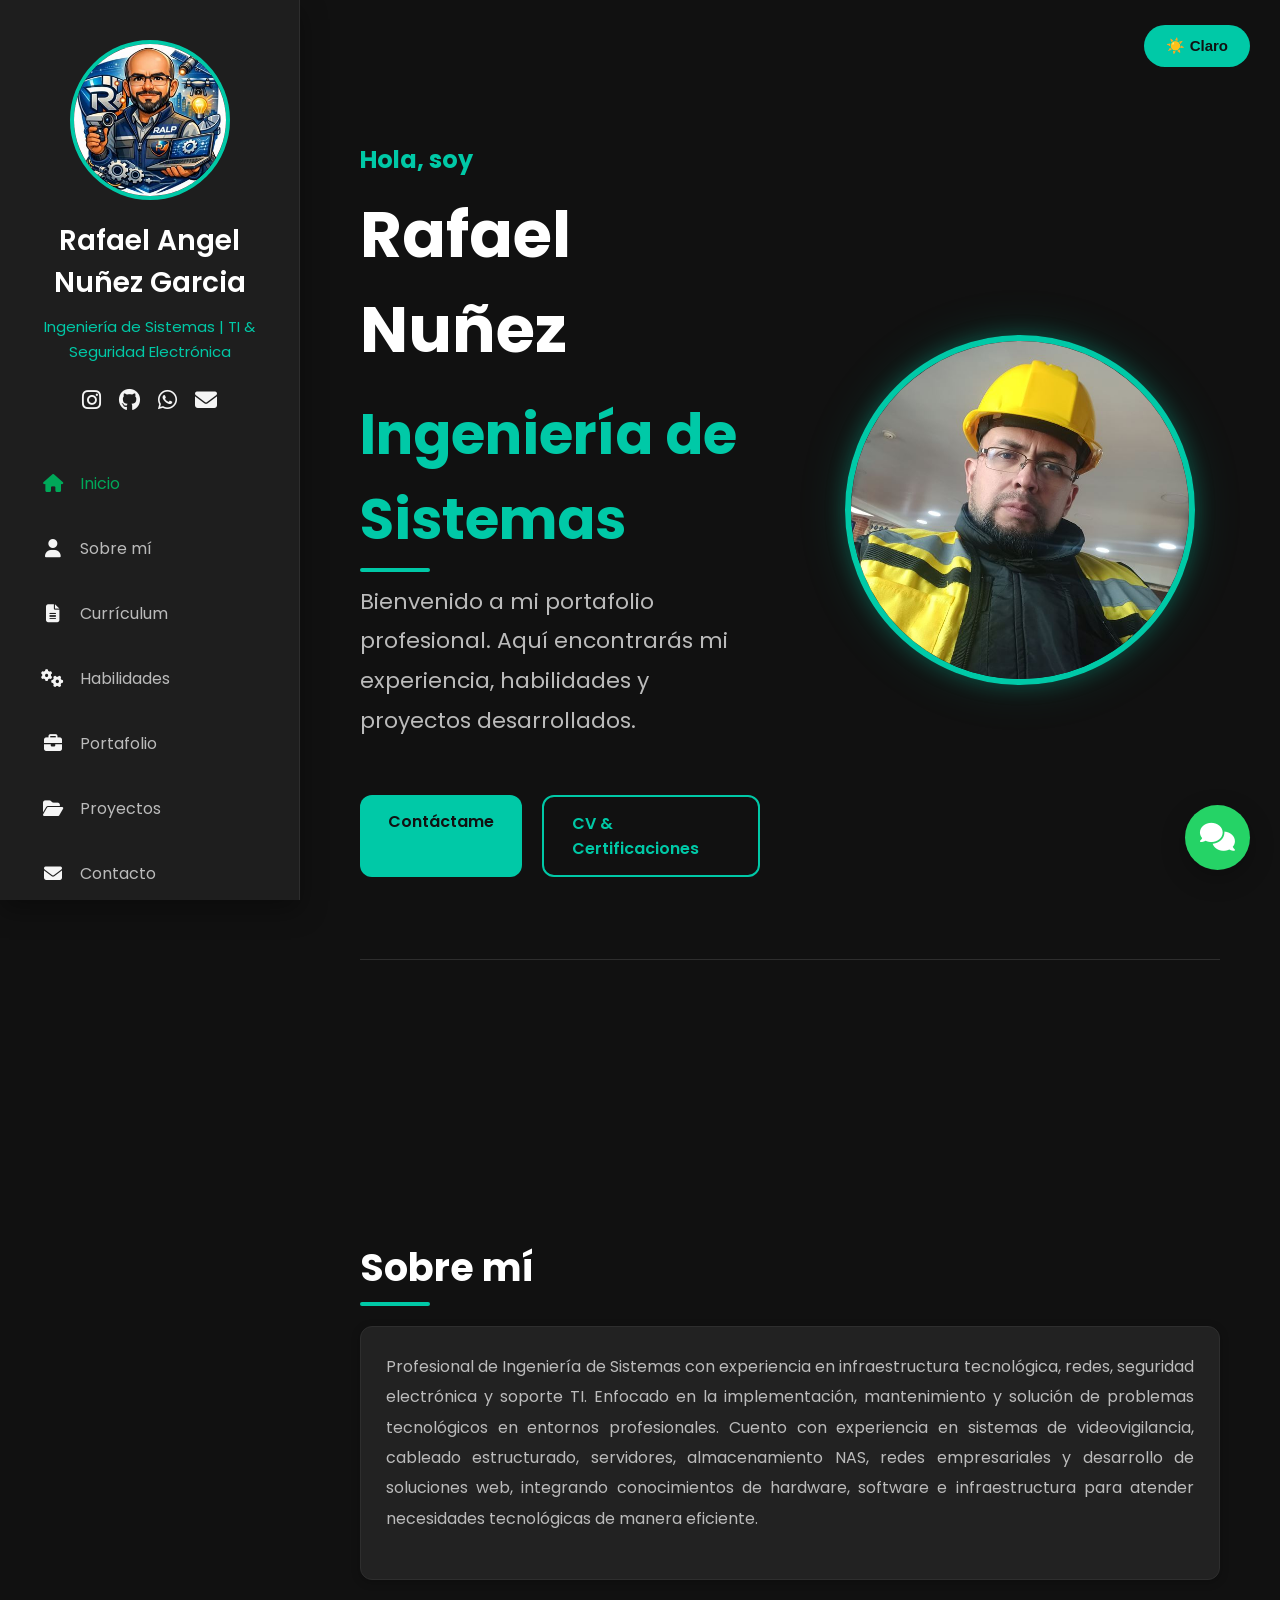
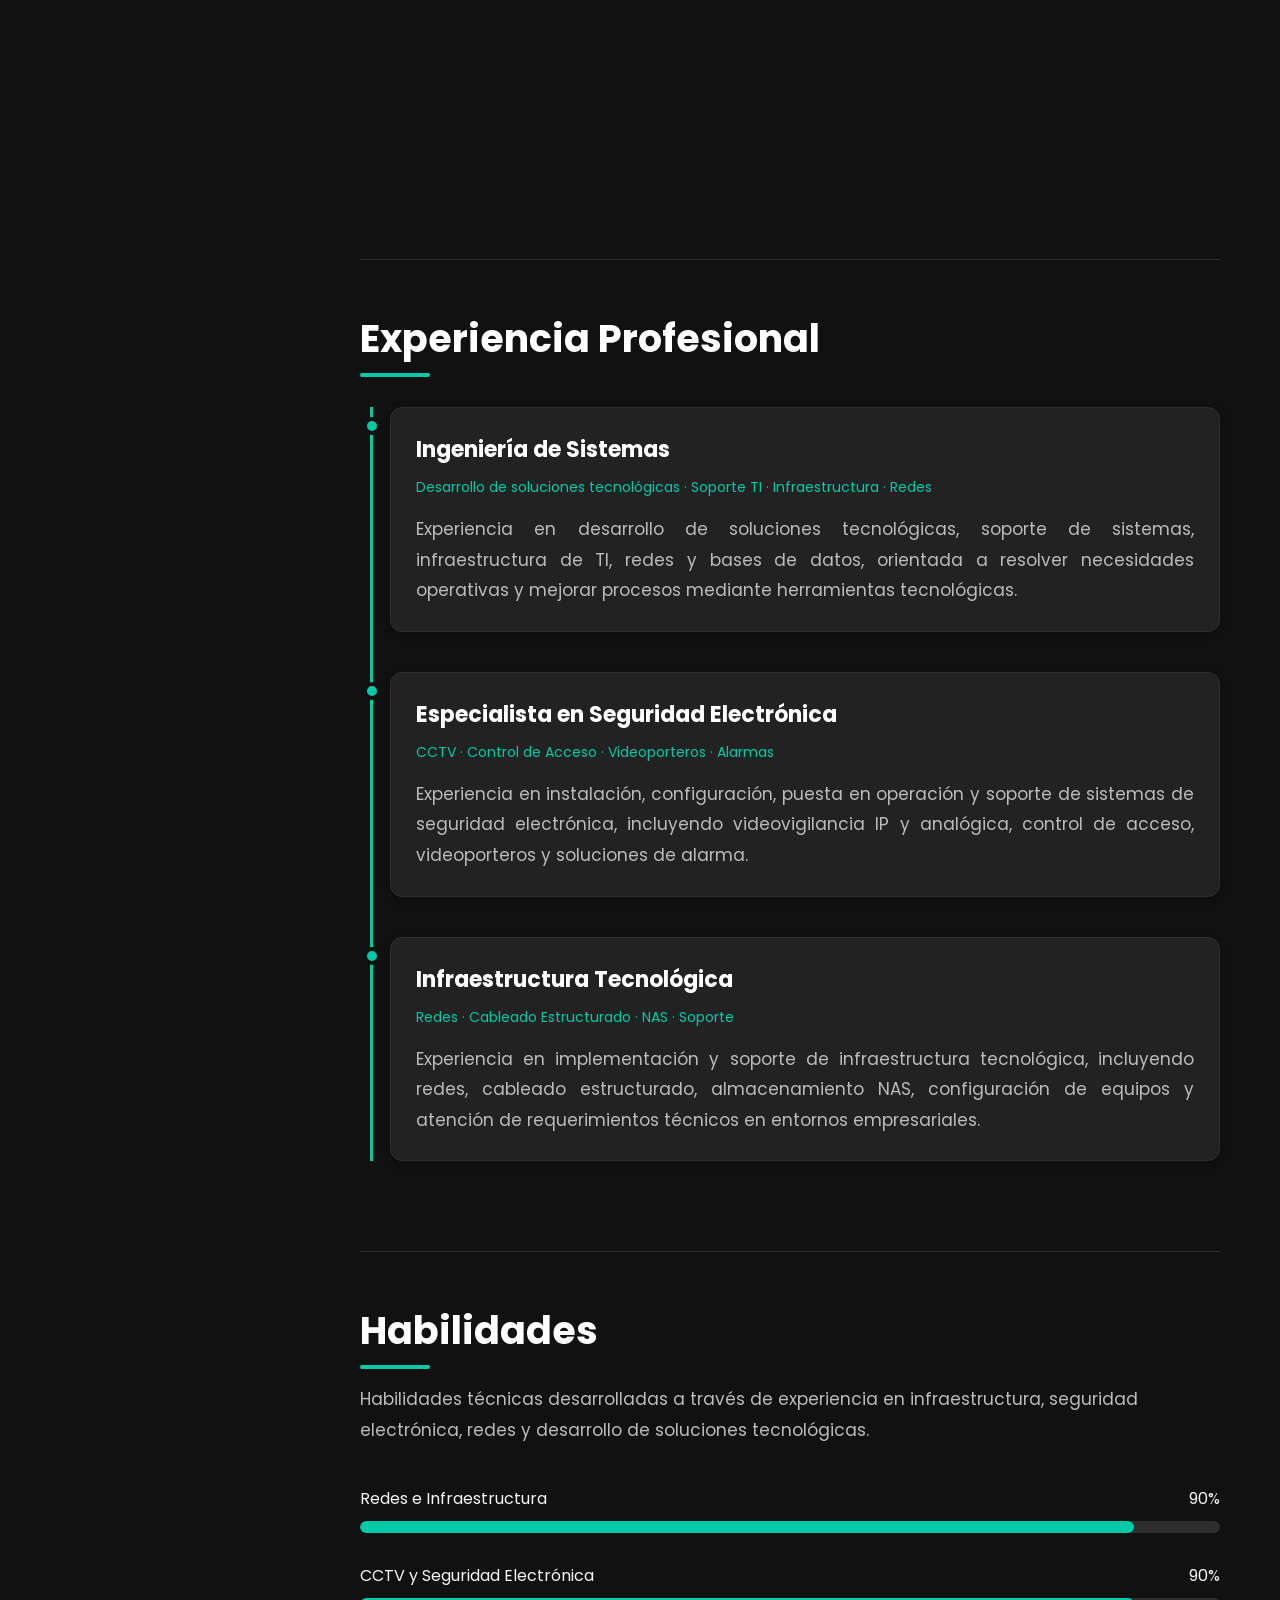
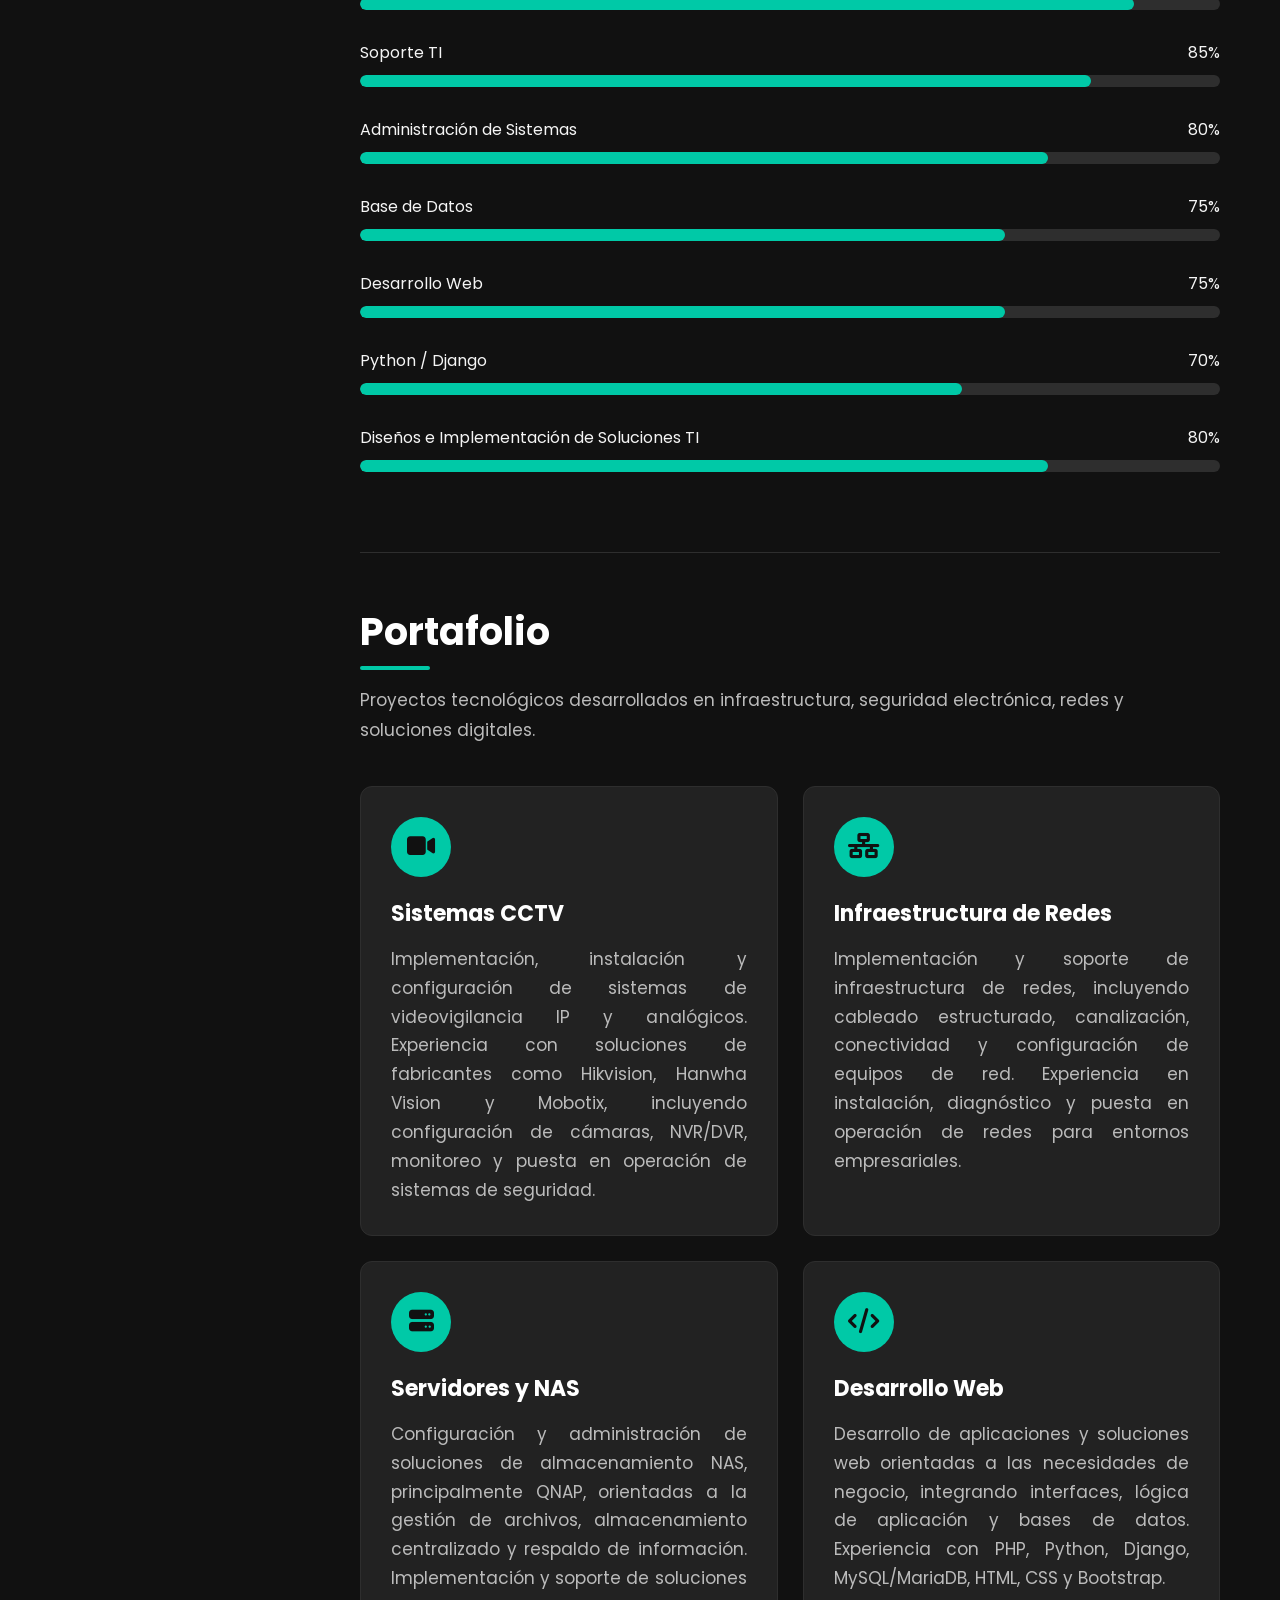
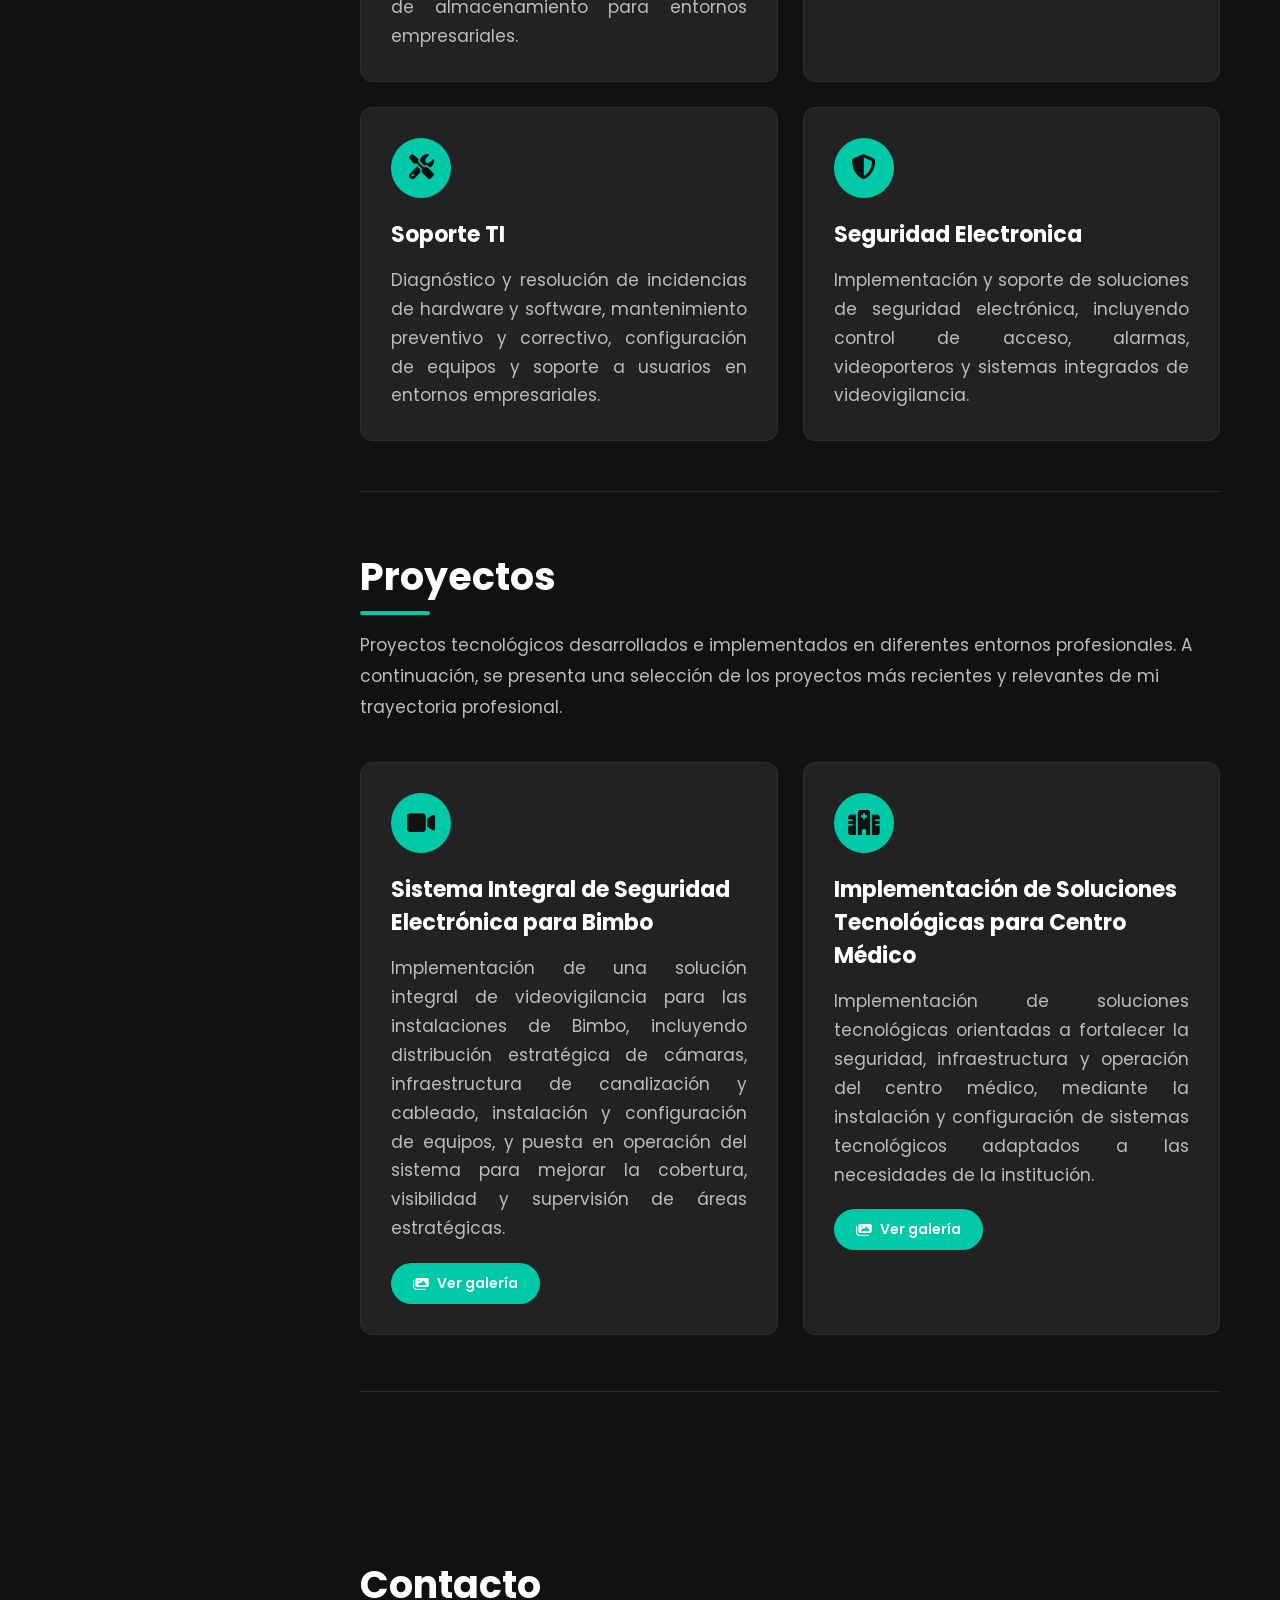
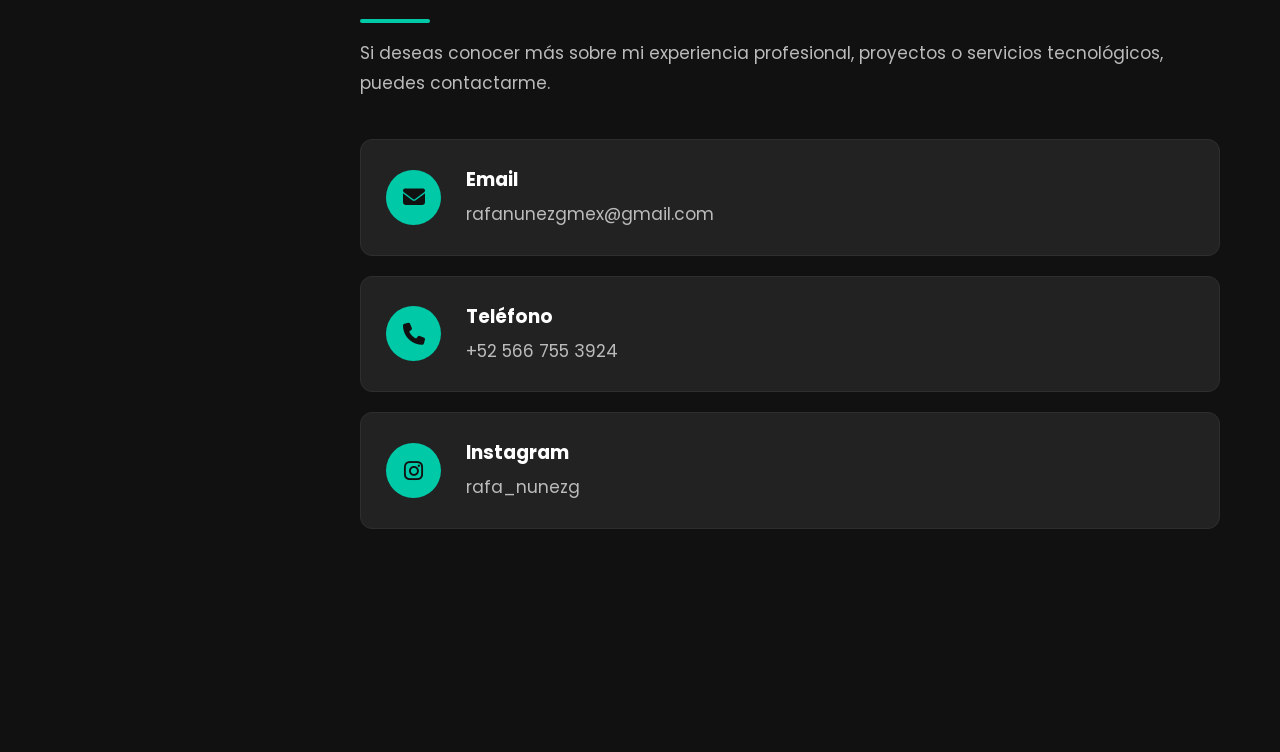
==== index.html @ f68e4e84 "Portafolio profesional de Rafael Nunez - version optimizada con responsive, enlaces actualizados y g" ====
<!DOCTYPE html>
<html lang="es">

<head>

    <!-- =====================
         CONFIGURACIÓN GENERAL
    ====================== -->

    <meta charset="UTF-8">

    <meta name="viewport" content="width=device-width, initial-scale=1.0">


    <!-- TÍTULO Y METADATOS -->

    <title>Rafael Nuñez | Especialista TI & Ingeniería de Sistemas</title>

    <link rel="icon" type="image/jpeg" href="img/favicon.jpg">

    <meta name="description" content="Portafolio profesional de Rafael Angel Nuñez García. Especialista en Ingeniería de Sistemas, seguridad electrónica, redes, CCTV, infraestructura TI y desarrollo web.">

    <meta name="author" content="Rafael Angel Nuñez Garcia">

    <meta name="robots" content="index, follow">

    <!-- Open Graph -->
    <meta property="og:type" content="website">
    <meta property="og:title" content="Rafael Nuñez | Especialista TI & Ingeniería de Sistemas">
    <meta property="og:description" content="Portafolio profesional de Rafael Angel Nuñez García. Ingeniería de Sistemas, TI, seguridad electrónica y desarrollo web.">
    <meta property="og:image" content="img/profile2.jpg">
    <meta property="og:locale" content="es_MX">

    <!-- Twitter Card -->
    <meta name="twitter:card" content="summary_large_image">
    <meta name="twitter:title" content="Rafael Nuñez | Especialista TI">
    <meta name="twitter:description" content="Portafolio profesional de Rafael Angel Nuñez García. Ingeniería de Sistemas, TI y seguridad electrónica.">
    <meta name="twitter:image" content="img/profile2.jpg">

    <!-- Tema oscuro por defecto -->
    <meta name="theme-color" content="#0b0b0b">



    <!-- =====================
         GOOGLE FONTS
    ====================== -->

    <link rel="preconnect" href="https://fonts.googleapis.com">

    <link rel="preconnect" href="https://fonts.gstatic.com" crossorigin>


    <link href="https://fonts.googleapis.com/css2?family=Poppins:wght@300;400;500;600;700&display=swap"
        rel="stylesheet">



    <!-- =====================
         FONT AWESOME ICONOS
    ====================== -->

    <link rel="stylesheet"
        href="https://cdnjs.cloudflare.com/ajax/libs/font-awesome/6.7.2/css/all.min.css">



    <!-- =====================
         ARCHIVO PRINCIPAL CSS
    ====================== -->

    <link rel="stylesheet" href="css/style.css">


</head>



<body>


    <!-- =====================
         BOTÓN CAMBIO DE TEMA
         Claro / Oscuro
    ====================== -->

    <button id="theme-toggle" class="theme-btn" aria-label="Cambiar tema claro/oscuro">
        ☀️ Claro
    </button>




    <!-- =====================
         CONTENEDOR PRINCIPAL
         Sidebar + Contenido
    ====================== -->

    <div class="container">





        <!-- =====================
             SIDEBAR LATERAL
        ====================== -->

        <aside class="sidebar">



            <!-- =====================
                 PERFIL DEL USUARIO
            ====================== -->

            <div class="profile">


                <!-- Imagen de perfil -->

                <img src="img/profile.jpg" alt="Foto de perfil de Rafael Nuñez">


                <!-- Nombre -->

                <h1>
                    Rafael Angel Nuñez Garcia
                </h1>



                <!-- Profesión -->

                <span>
                    Ingeniería de Sistemas | TI & Seguridad Electrónica
                </span>




                <!-- =====================
                     REDES SOCIALES
                ====================== -->

                <div class="social-links">


                    <a href="https://www.instagram.com/rafa_nunezg/" target="_blank" aria-label="Perfil de Instagram">
                        <i class="fab fa-instagram"></i>
                    </a>


                    <a href="https://github.com/rafanunezg" target="_blank" aria-label="Perfil de GitHub">
                        <i class="fab fa-github"></i>
                    </a>


                    <a href="https://wa.me/525667553924" target="_blank" aria-label="Contactar por WhatsApp">
                        <i class="fab fa-whatsapp"></i>
                    </a>


                    <a href="mailto:rafanunezgmex@gmail.com" aria-label="Enviar correo electrónico">
                        <i class="fas fa-envelope"></i>
                    </a>


                </div>



            </div>





            <!-- =====================
                 MENÚ DE NAVEGACIÓN
                 Secciones del CV
            ====================== -->


            <nav>


                <ul>


                    <li>

                        <a href="#home">

                            <i class="fas fa-home"></i>

                            Inicio

                        </a>

                    </li>




                    <li>

                        <a href="#about">

                            <i class="fas fa-user"></i>

                            Sobre mí

                        </a>

                    </li>




                    <li>

                        <a href="#resume">

                            <i class="fas fa-file-alt"></i>

                            Currículum

                        </a>

                    </li>




                    <li>

                        <a href="#skills">

                            <i class="fas fa-cogs"></i>

                            Habilidades

                        </a>

                    </li>




                    <li>

                        <a href="#portfolio">

                            <i class="fas fa-briefcase"></i>

                            Portafolio

                        </a>

                    </li>




                    <li>

                        <a href="#projects">

                            <i class="fas fa-folder-open"></i>

                            Proyectos

                        </a>

                    </li>




                    <li>

                        <a href="#contact">

                            <i class="fas fa-envelope"></i>

                            Contacto

                        </a>

                    </li>


                </ul>


            </nav>




        </aside>


        <!-- =====================
             CONTENIDO PRINCIPAL
        ====================== -->

        <main class="content">





            <!-- =====================
                 SECCIÓN INICIO
                 Presentación principal
            ====================== -->


            <section id="home" class="section">


                <div class="hero">



                    <!-- Texto principal -->

                    <div class="hero-text">


                        <h3>
                            Hola, soy
                        </h3>



                        <h1>
                            Rafael Nuñez
                        </h1>



                        <!-- Texto animado desde main.js -->

                        <h2>
                            <span id="typing"></span>
                        </h2>




                        <p>
                            Bienvenido a mi portafolio profesional.
                            Aquí encontrarás mi experiencia,
                            habilidades y proyectos desarrollados.
                        </p>




                        <!-- Botones principales -->

                        <div class="hero-buttons">


                            <a href="#contact" class="btn">

                                Contáctame

                            </a>



                            <a href="#portfolio" class="btn secondary">

                                CV & Certificaciones

                            </a>



                        </div>



                    </div>






                    <!-- Imagen principal -->

                    <div class="hero-image">


                        <img src="img/profile2.jpg" alt="Rafael Nuñez - Portrait">


                    </div>



                </div>


            </section>








            <!-- =====================
                 SECCIÓN SOBRE MÍ
                 Perfil profesional
            ====================== -->


            <section id="about" class="section">


                <div class="content-wrapper">


                    <h2>
                        Sobre mí
                    </h2>




                    <div class="card about-card">


                        <p>

                            Profesional de Ingeniería de Sistemas con experiencia en infraestructura tecnológica, redes, seguridad electrónica y soporte TI. Enfocado en la implementación, mantenimiento y solución de problemas tecnológicos en entornos profesionales. Cuento con experiencia en sistemas de videovigilancia, cableado estructurado, servidores, almacenamiento NAS, redes empresariales y desarrollo de soluciones web, integrando conocimientos de hardware, software e infraestructura para atender necesidades tecnológicas de manera eficiente.


                        </p>



                    </div>



                </div>


            </section>








            <!-- =====================
                 SECCIÓN CURRÍCULUM
                 Experiencia profesional
            ====================== -->


            <section id="resume" class="section">



                <div class="content-wrapper">


                    <h2>
                        Experiencia Profesional
                    </h2>




                    <div class="timeline">






                        <!-- Experiencia 1 -->

                        <div class="timeline-item">


                            <div class="timeline-dot"></div>



                            <div class="timeline-content">


                                <h3>
                                    Ingeniería de Sistemas
                                </h3>



                                <span>
                                    Desarrollo de soluciones tecnológicas · Soporte TI · Infraestructura · Redes
                                </span>



                                <p>

                                    Experiencia en desarrollo de soluciones tecnológicas, soporte de sistemas, infraestructura de TI, redes y bases de datos, orientada a resolver necesidades operativas y mejorar procesos mediante herramientas tecnológicas.

                                </p>


                            </div>


                        </div>








                        <!-- Experiencia 2 -->

                        <div class="timeline-item">


                            <div class="timeline-dot"></div>



                            <div class="timeline-content">


                                <h3>
                                    Especialista en Seguridad Electrónica
                                </h3>



                                <span>
                                    CCTV · Control de Acceso · Videoporteros · Alarmas
                                </span>



                                <p>

                                   Experiencia en instalación, configuración, puesta en operación y soporte de sistemas de seguridad electrónica, incluyendo videovigilancia IP y analógica, control de acceso, videoporteros y soluciones de alarma.

                                </p>


                            </div>


                        </div>








                        <!-- Experiencia 3 -->

                        <div class="timeline-item">


                            <div class="timeline-dot"></div>



                            <div class="timeline-content">


                                <h3>
                                    Infraestructura Tecnológica
                                </h3>



                                <span>
                                    Redes · Cableado Estructurado · NAS · Soporte
                                </span>



                                <p>

                                    Experiencia en implementación y soporte de infraestructura tecnológica, incluyendo redes, cableado estructurado, almacenamiento NAS, configuración de equipos y atención de requerimientos técnicos en entornos empresariales.

                                </p>


                            </div>


                        </div>





                    </div>



                </div>


            </section>









            <!-- =====================
                 SECCIÓN HABILIDADES
                 Competencias técnicas
            ====================== -->


            <section id="skills" class="section">



                <div class="content-wrapper">


                    <h2>
                        Habilidades
                    </h2>




                    <p class="section-description">

                        Habilidades técnicas desarrolladas
                        a través de experiencia en infraestructura,
                        seguridad electrónica, redes y desarrollo
                        de soluciones tecnológicas.

                    </p>





                    <div class="skills-container">






                        <!-- Habilidad 1 -->

                        <div class="skill">


                            <div class="skill-info">


                                <span>
                                    Redes e Infraestructura
                                </span>



                                <span>
                                    90%
                                </span>


                            </div>




                            <div class="skill-bar">


                                <div class="skill-progress" style="width:90%"></div>


                            </div>


                        </div>








                        <!-- Habilidad 2 -->

                        <div class="skill">


                            <div class="skill-info">


                                <span>
                                    CCTV y Seguridad Electrónica
                                </span>



                                <span>
                                    90%
                                </span>


                            </div>




                            <div class="skill-bar">


                                <div class="skill-progress" style="width:90%"></div>


                            </div>


                        </div>








                        <!-- Habilidad 3 -->

                        <div class="skill">


                            <div class="skill-info">


                                <span>
                                    Soporte TI
                                </span>



                                <span>
                                    85%
                                </span>


                            </div>




                            <div class="skill-bar">


                                <div class="skill-progress" style="width:85%"></div>


                            </div>


                        </div>




                        <!-- Habilidad 4 -->

                        <div class="skill">


                            <div class="skill-info">


                                <span>
                                    Administración de Sistemas
                                </span>



                                <span>
                                    80%
                                </span>


                            </div>




                            <div class="skill-bar">


                                <div class="skill-progress" style="width:80%"></div>


                            </div>


                        </div>




                        <!-- Habilidad 4 -->

                        <div class="skill">


                            <div class="skill-info">


                                <span>
                                    Base de Datos
                                </span>



                                <span>
                                    75%
                                </span>


                            </div>




                            <div class="skill-bar">


                                <div class="skill-progress" style="width:75%"></div>


                            </div>


                        </div>



                        <!-- Habilidad 5 -->

                        <div class="skill">


                            <div class="skill-info">


                                <span>
                                    Desarrollo Web
                                </span>



                                <span>
                                    75%
                                </span>


                            </div>




                            <div class="skill-bar">


                                <div class="skill-progress" style="width:75%"></div>


                            </div>


                        </div>



                        <!-- Habilidad 6 -->

                        <div class="skill">


                            <div class="skill-info">


                                <span>
                                    Python / Django
                                </span>



                                <span>
                                    70%
                                </span>


                            </div>




                            <div class="skill-bar">


                                <div class="skill-progress" style="width:70%"></div>


                            </div>


                        </div>



                        <!-- Habilidad 6-->

                        <div class="skill">


                            <div class="skill-info">


                                <span>
                                    Diseños e Implementación de Soluciones TI
                                </span>



                                <span>
                                    80%
                                </span>


                            </div>




                            <div class="skill-bar">


                                <div class="skill-progress" style="width:80%"></div>


                            </div>


                        </div>





                    </div>



                </div>



            </section>

            <!-- =====================
                 SECCIÓN PORTAFOLIO
                 Áreas de conocimiento
            ====================== -->


            <section id="portfolio" class="section">


                <div class="content-wrapper">


                    <h2>
                        Portafolio
                    </h2>



                    <p class="section-description">

                        Proyectos tecnológicos desarrollados
                        en infraestructura, seguridad electrónica,
                        redes y soluciones digitales.

                    </p>




                    <div class="portfolio-grid">





                        <!-- Proyecto Portafolio 1 -->

                        <div class="portfolio-item">


                            <div class="portfolio-icon">

                                <i class="fas fa-video"></i>

                            </div>



                            <h3>
                                Sistemas CCTV
                            </h3>



                            <p>

                               Implementación, instalación y configuración de sistemas de videovigilancia IP y analógicos. Experiencia con soluciones de fabricantes como Hikvision, Hanwha Vision y Mobotix, incluyendo configuración de cámaras, NVR/DVR, monitoreo y puesta en operación de sistemas de seguridad.

                            </p>


                        </div>







                        <!-- Proyecto Portafolio 2 -->

                        <div class="portfolio-item">


                            <div class="portfolio-icon">

                                <i class="fas fa-network-wired"></i>

                            </div>



                            <h3>
                                Infraestructura de Redes
                            </h3>



                            <p>

                                Implementación y soporte de infraestructura de redes, incluyendo cableado estructurado, canalización, conectividad y configuración de equipos de red. Experiencia en instalación, diagnóstico y puesta en operación de redes para entornos empresariales.

                            </p>


                        </div>







                        <!-- Proyecto Portafolio 3 -->

                        <div class="portfolio-item">


                            <div class="portfolio-icon">

                                <i class="fas fa-server"></i>

                            </div>



                            <h3>
                                Servidores y NAS
                            </h3>



                            <p>

                               Configuración y administración de soluciones de almacenamiento NAS, principalmente QNAP, orientadas a la gestión de archivos, almacenamiento centralizado y respaldo de información. Implementación y soporte de soluciones de almacenamiento para entornos empresariales.

                            </p>


                        </div>







                        <!-- Proyecto Portafolio 4 -->

                        <div class="portfolio-item">


                            <div class="portfolio-icon">

                                <i class="fas fa-code"></i>

                            </div>



                            <h3>
                                Desarrollo Web
                            </h3>



                            <p>

                                Desarrollo de aplicaciones y soluciones web orientadas a las necesidades de negocio, integrando interfaces, lógica de aplicación y bases de datos. Experiencia con PHP, Python, Django, MySQL/MariaDB, HTML, CSS y Bootstrap.

                            </p>


                        </div>



                        <!-- Proyecto Portafolio 5-->

                        <div class="portfolio-item">


                           <div class="portfolio-icon">

                                    <i class="fas fa-tools"></i>

                            </div>



                            <h3>
                                Soporte TI
                            </h3>



                            <p>

                               Diagnóstico y resolución de incidencias de hardware y software, mantenimiento preventivo y correctivo, configuración de equipos y soporte a usuarios en entornos empresariales.

                            </p>


                        </div>




                        <!-- Proyecto Portafolio 5-->

                        <div class="portfolio-item">


                            <div class="portfolio-icon">

                                <i class="fas fa-shield-alt"></i>

                            </div>



                            <h3>
                                Seguridad Electronica
                            </h3>



                            <p>

                              Implementación y soporte de soluciones de seguridad electrónica, incluyendo control de acceso, alarmas, videoporteros y sistemas integrados de videovigilancia.

                            </p>


                        </div>



                        





                    </div>


                </div>


            </section>









            <!-- =====================
                 SECCIÓN PROYECTOS
                 Casos reales con galería
            ====================== -->


            <section id="projects" class="section">


                <div class="content-wrapper">


                    <h2>
                        Proyectos
                    </h2>



                    <p class="section-description">

                        Proyectos tecnológicos desarrollados e implementados en diferentes entornos profesionales. A continuación, se presenta una selección de los proyectos más recientes y relevantes de mi trayectoria profesional.

                    </p>





                    <div class="portfolio-grid">






                        <!-- Proyecto 1 -->

                        <div class="portfolio-item">


                            <div class="portfolio-icon">

                               <i class="fas fa-video"></i>

                            </div>



                            <h3>
                                Sistema Integral de Seguridad Electrónica para Bimbo
                            </h3>



                            <p>

                                Implementación de una solución integral de videovigilancia para las instalaciones de Bimbo, incluyendo distribución estratégica de cámaras, infraestructura de canalización y cableado, instalación y configuración de equipos, y puesta en operación del sistema para mejorar la cobertura, visibilidad y supervisión de áreas estratégicas.

                            </p>



                            <a href="proyecto_bimbo.html" class="project-button">

                                <i class="fas fa-images"></i>

                                Ver galería

                            </a>


                        </div>








                        <!-- Proyecto 2 -->

                        <div class="portfolio-item">


                            <div class="portfolio-icon">

                                <i class="fas fa-hospital"></i>

                            </div>



                            <h3>
                                Implementación de Soluciones Tecnológicas para Centro Médico
                            </h3>



                            <p>

                              Implementación de soluciones tecnológicas orientadas a fortalecer la seguridad, infraestructura y operación del centro médico, mediante la instalación y configuración de sistemas tecnológicos adaptados a las necesidades de la institución.

                            </p>



                            <a href="proyecto_inr.html" class="project-button">

                                <i class="fas fa-images"></i>

                                Ver galería

                            </a>


                        </div>




                    </div>



                </div>



            </section>









            <!-- =====================
                 SECCIÓN CONTACTO
                 Datos de comunicación
            ====================== -->


            <section id="contact" class="section">


                <div class="content-wrapper">


                    <h2>
                        Contacto
                    </h2>



                    <p class="section-description">

                        Si deseas conocer más sobre mi experiencia
                        profesional, proyectos o servicios tecnológicos,
                        puedes contactarme.

                    </p>





                    <div class="contact-container">






                        <!-- Email -->

                        <div class="contact-item">


                            <i class="fas fa-envelope"></i>



                            <div>

                                <h3>
                                    Email
                                </h3>


                                <p>
                                    rafanunezgmex@gmail.com
                                </p>


                            </div>


                        </div>







                        <!-- Teléfono -->

                        <div class="contact-item">


                            <i class="fas fa-phone"></i>



                            <div>

                                <h3>
                                    Teléfono
                                </h3>


                                <p>
                                    +52 566 755 3924
                                </p>


                            </div>


                        </div>







                        <!-- Instagram -->

                        <div class="contact-item">


                            <i class="fab fa-instagram"></i>



                            <div>

                                <h3>
                                    Instagram
                                </h3>


                                <p>
                                    rafa_nunezg
                                </p>


                            </div>


                        </div>





                    </div>




                </div>



            </section>






        </main>



    </div>


<!-- =====================
     MENÚ FLOTANTE
====================== -->

<div class="floating-contact">

    <!-- Botón principal -->

    <button class="floating-main" aria-label="Menú de contacto">

        <i class="fas fa-comments"></i>

    </button>

    <!-- Menú -->

    <div class="floating-menu">

        <a href="#" class="menu-item">
            <i class="fas fa-robot"></i>
            Asistente Virtual
        </a>

        <a href="https://wa.me/525667553924" target="_blank" class="menu-item">
            <i class="fab fa-whatsapp"></i>
            WhatsApp
        </a>
       

        <a href="https://github.com/rafanunezg" target="_blank" class="menu-item">
            <i class="fab fa-github"></i>
            GitHub
        </a>

    </div>

</div>



<!-- =====================
     ASISTENTE VIRTUAL
====================== -->

<!-- ==================================================
     ASISTENTE VIRTUAL FRIDA
================================================== -->


<div class="assistant-window">


    <!-- ==========================
         CABECERA DEL ASISTENTE
    =========================== -->

    <div class="assistant-header">


        <div class="assistant-title">


            <i class="fas fa-robot"></i>


            <div>

                <strong>Frida</strong>

                <br>

                <small class="assistant-status">
                    ● En línea
                </small>

            </div>


        </div>



        <!-- BOTÓN CERRAR -->

        <button class="assistant-close" aria-label="Cerrar asistente">

            <i class="fas fa-times"></i>

        </button>


    </div>



    <!-- ==========================
         CUERPO DEL CHAT
    =========================== -->


    <div id="assistant-body" class="assistant-body">


        <!-- MENSAJE INICIAL DE FRIDA -->


        <div class="assistant-message">


            👋 Hola, soy Frida, asistente virtual del portafolio profesional de Rafael Ángel Núñez.


            <br><br>


            Puedo ayudarte a conocer su experiencia, proyectos, habilidades y formas de contacto.


        </div>


    </div>




    <!-- ==========================
         ESCRIBIR MENSAJE
    =========================== -->


    <div class="assistant-footer">


        <input 
            type="text"
            id="assistant-input"
            placeholder="Escribe una pregunta..."
        >



        <button id="assistant-send">


            <i class="fas fa-paper-plane"></i>


        </button>


    </div>



</div>






    <!-- =====================
         ARCHIVO JAVASCRIPT
    ====================== -->


    <script src="js/main.js" defer></script>



</body>


</html>
---- css/style.css ----
/*==================================================
    STYLE.CSS
    Archivo principal - Solo reset y contenedor
==================================================*/
@import url("variables.css");
@import url("sidebar.css");
@import url("content.css");
@import url("sections.css");
@import url("animations.css");
@import url("responsive.css");

/* Reset general */
*{margin:0;padding:0;box-sizing:border-box;}
html{scroll-behavior:smooth;}
body{font-family:'Poppins',sans-serif;background:#111111;color:#f2f2f2;overflow-x:hidden;}
a{text-decoration:none;color:inherit;}
ul{list-style:none;}
img{max-width:100%;display:block;}

/* Contenedor general */
.container{display:flex;min-height:100vh;}

/* Botón cambio de tema */
.theme-btn{position:fixed;top:25px;right:30px;z-index:2000;padding:12px 22px;border:none;border-radius:30px;background:var(--color-primary);color:#111;font-size:15px;font-weight:600;cursor:pointer;transition:var(--transition-normal);}
.theme-btn:hover{transform:translateY(-3px);background:var(--color-primary-hover);}
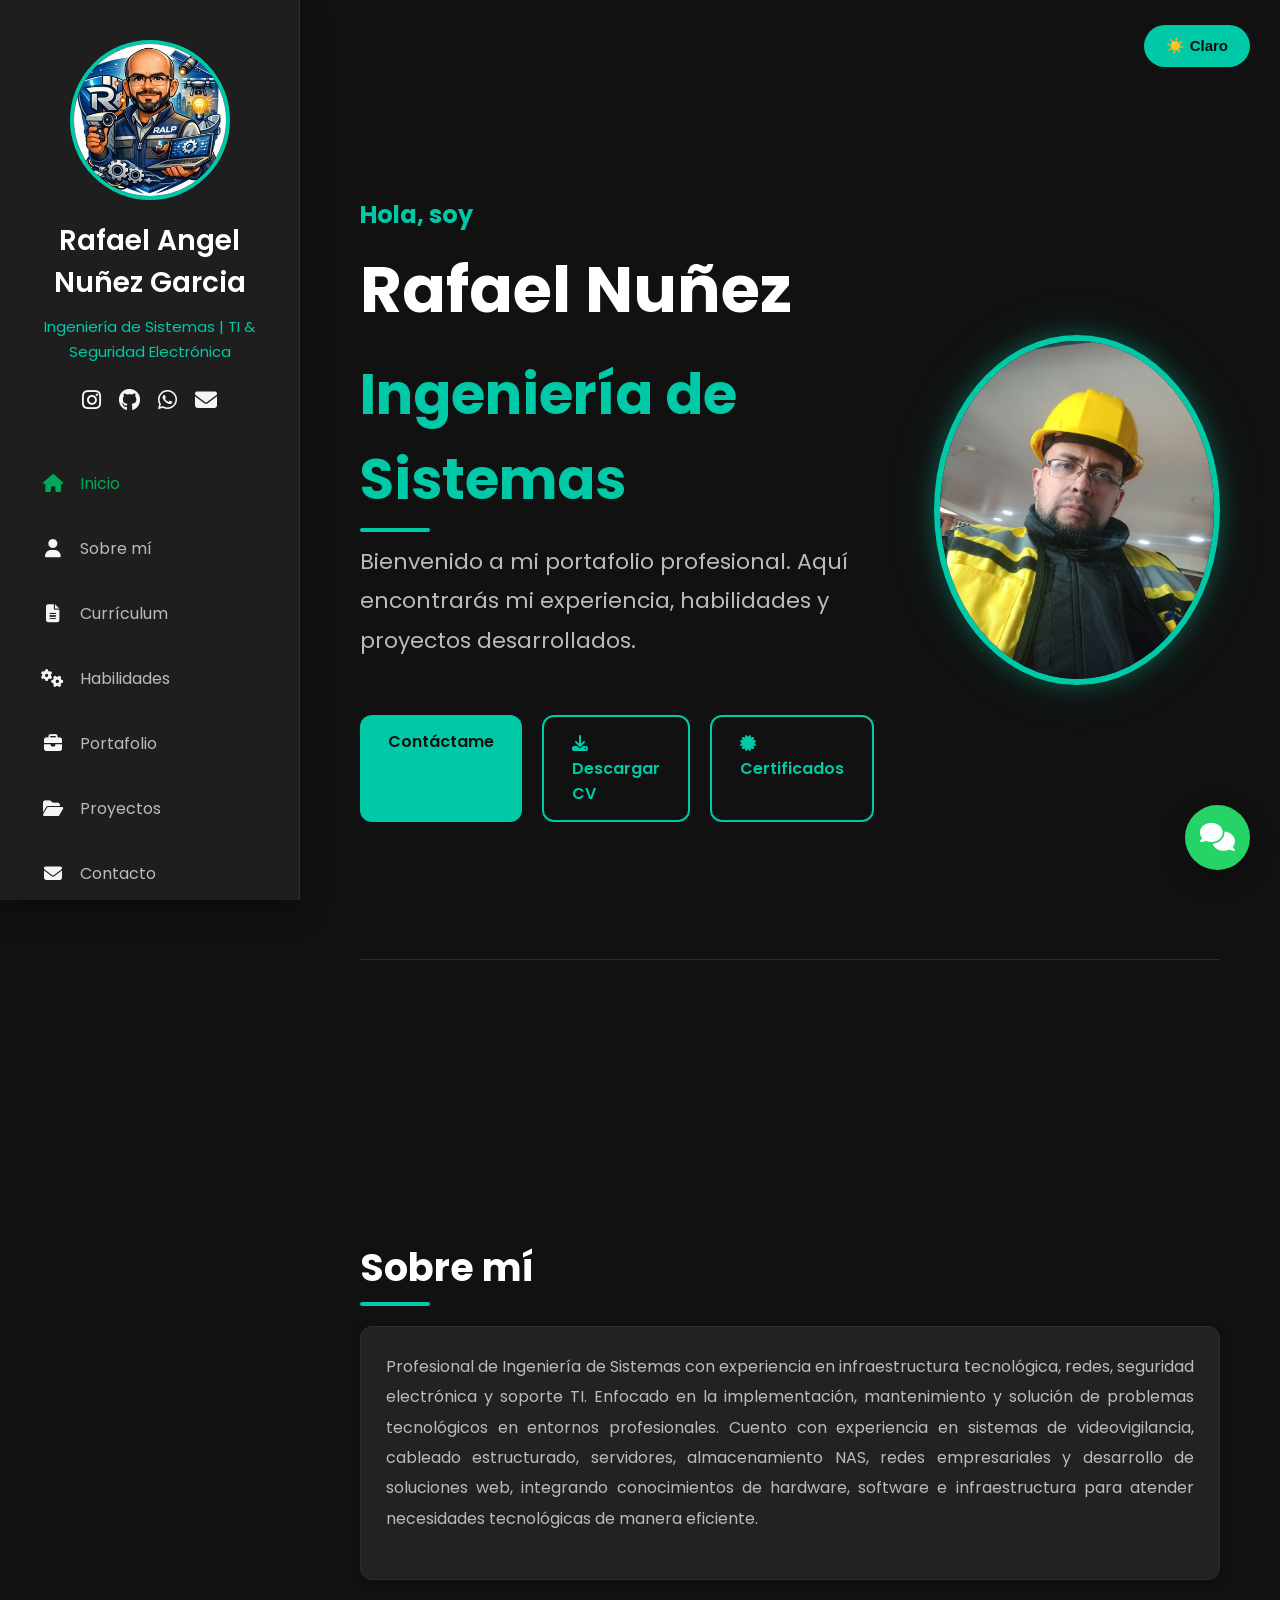
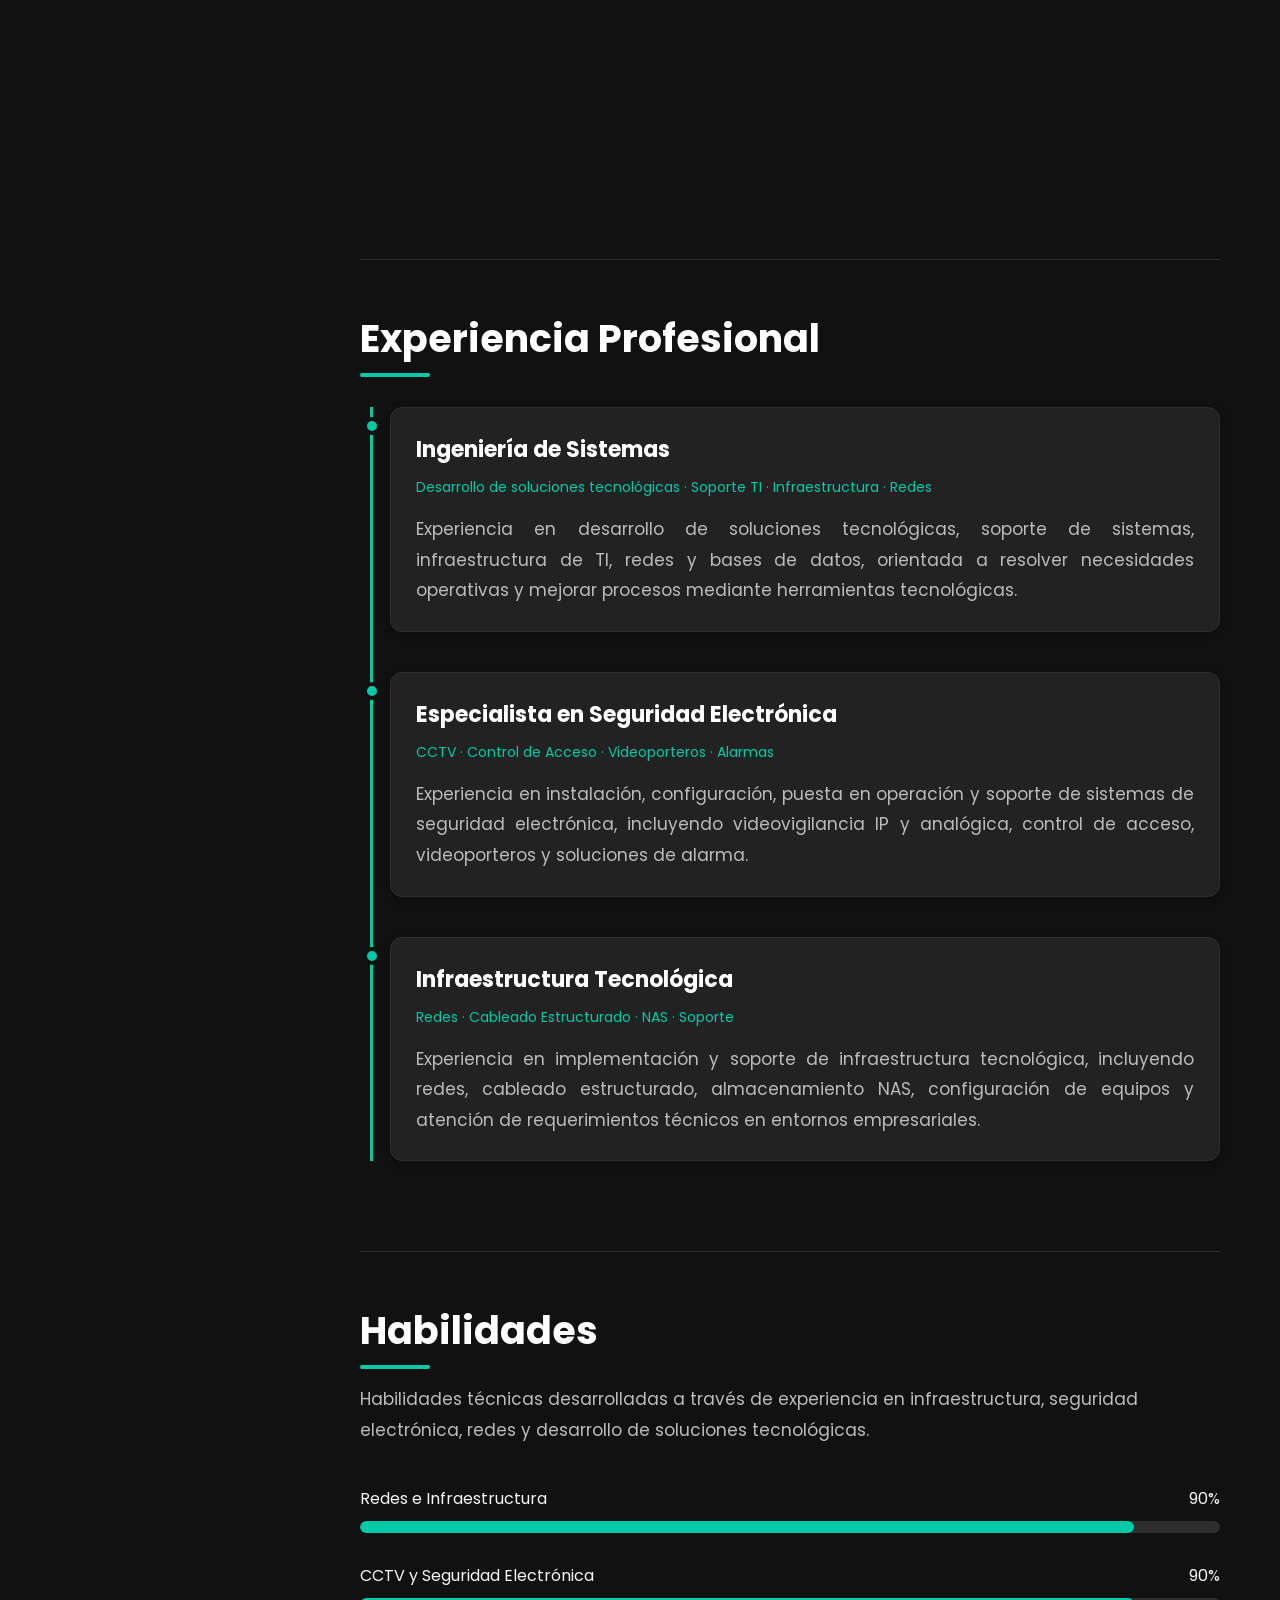
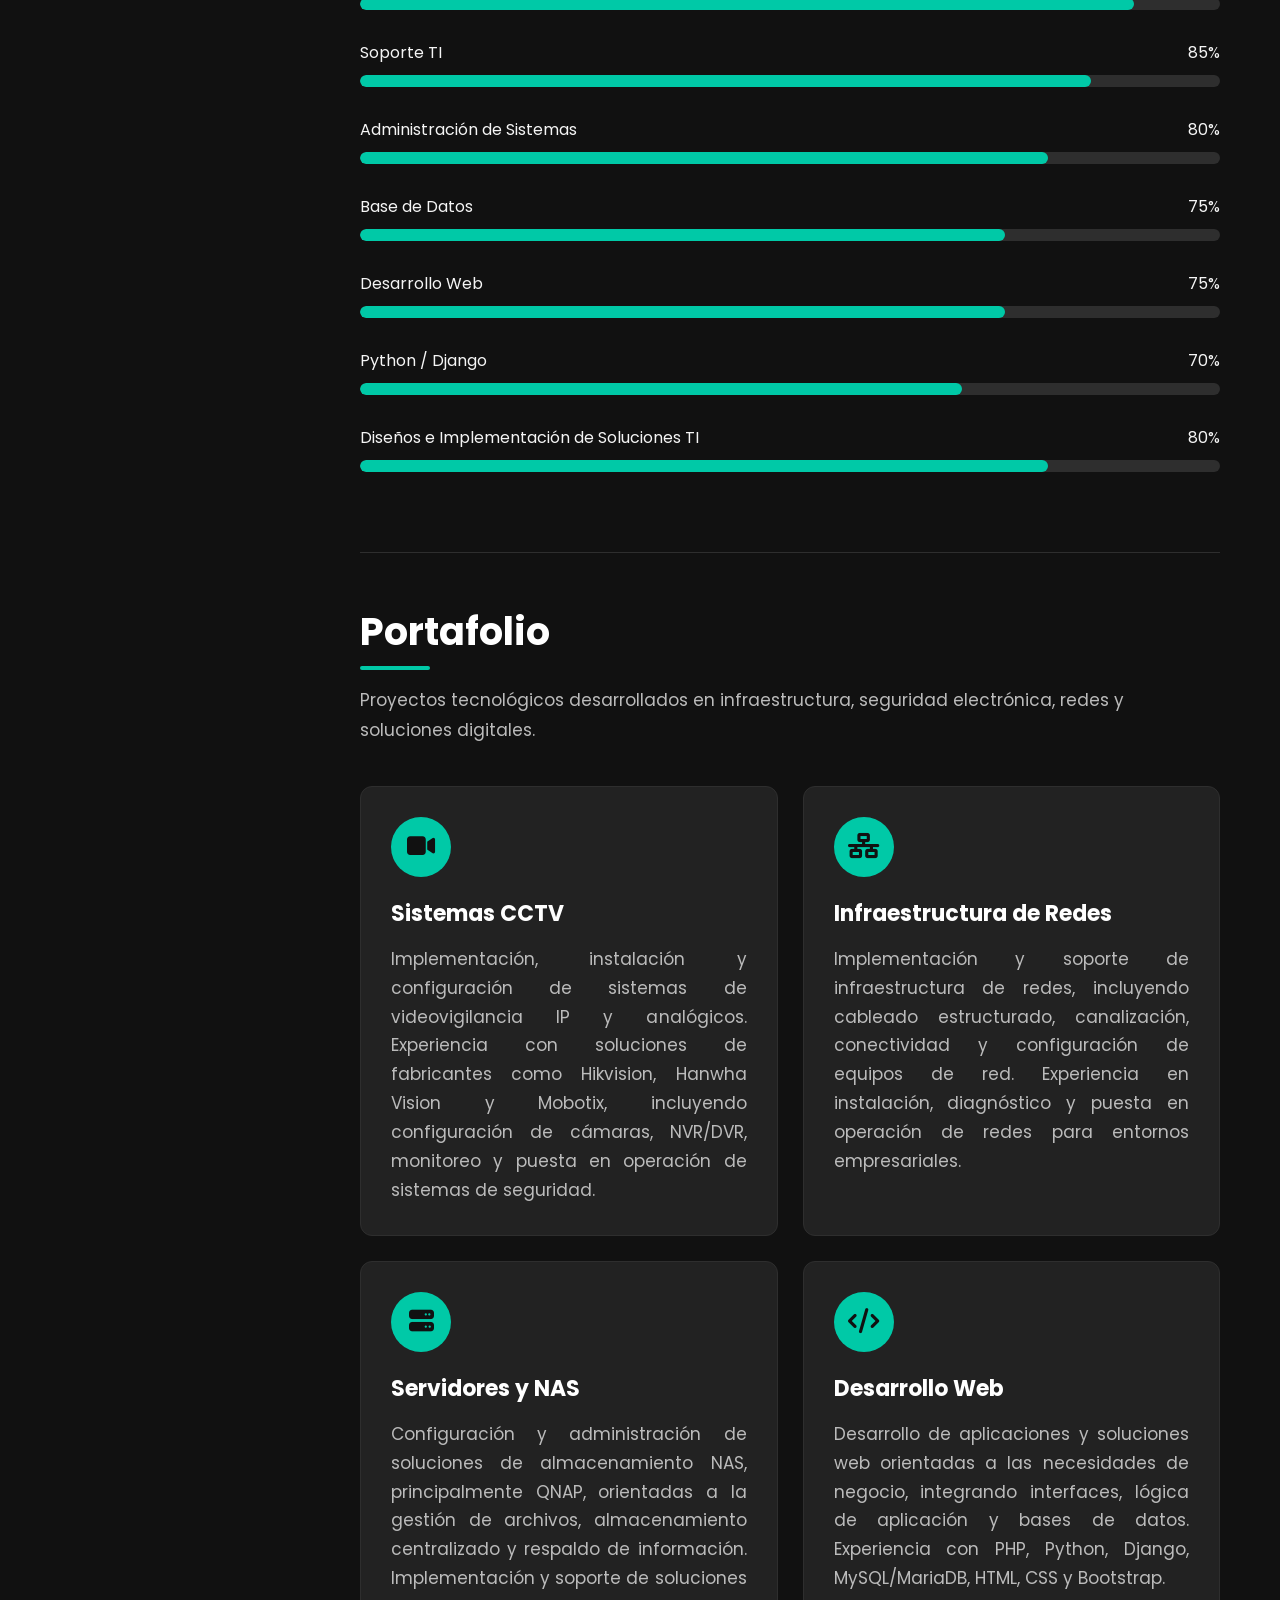
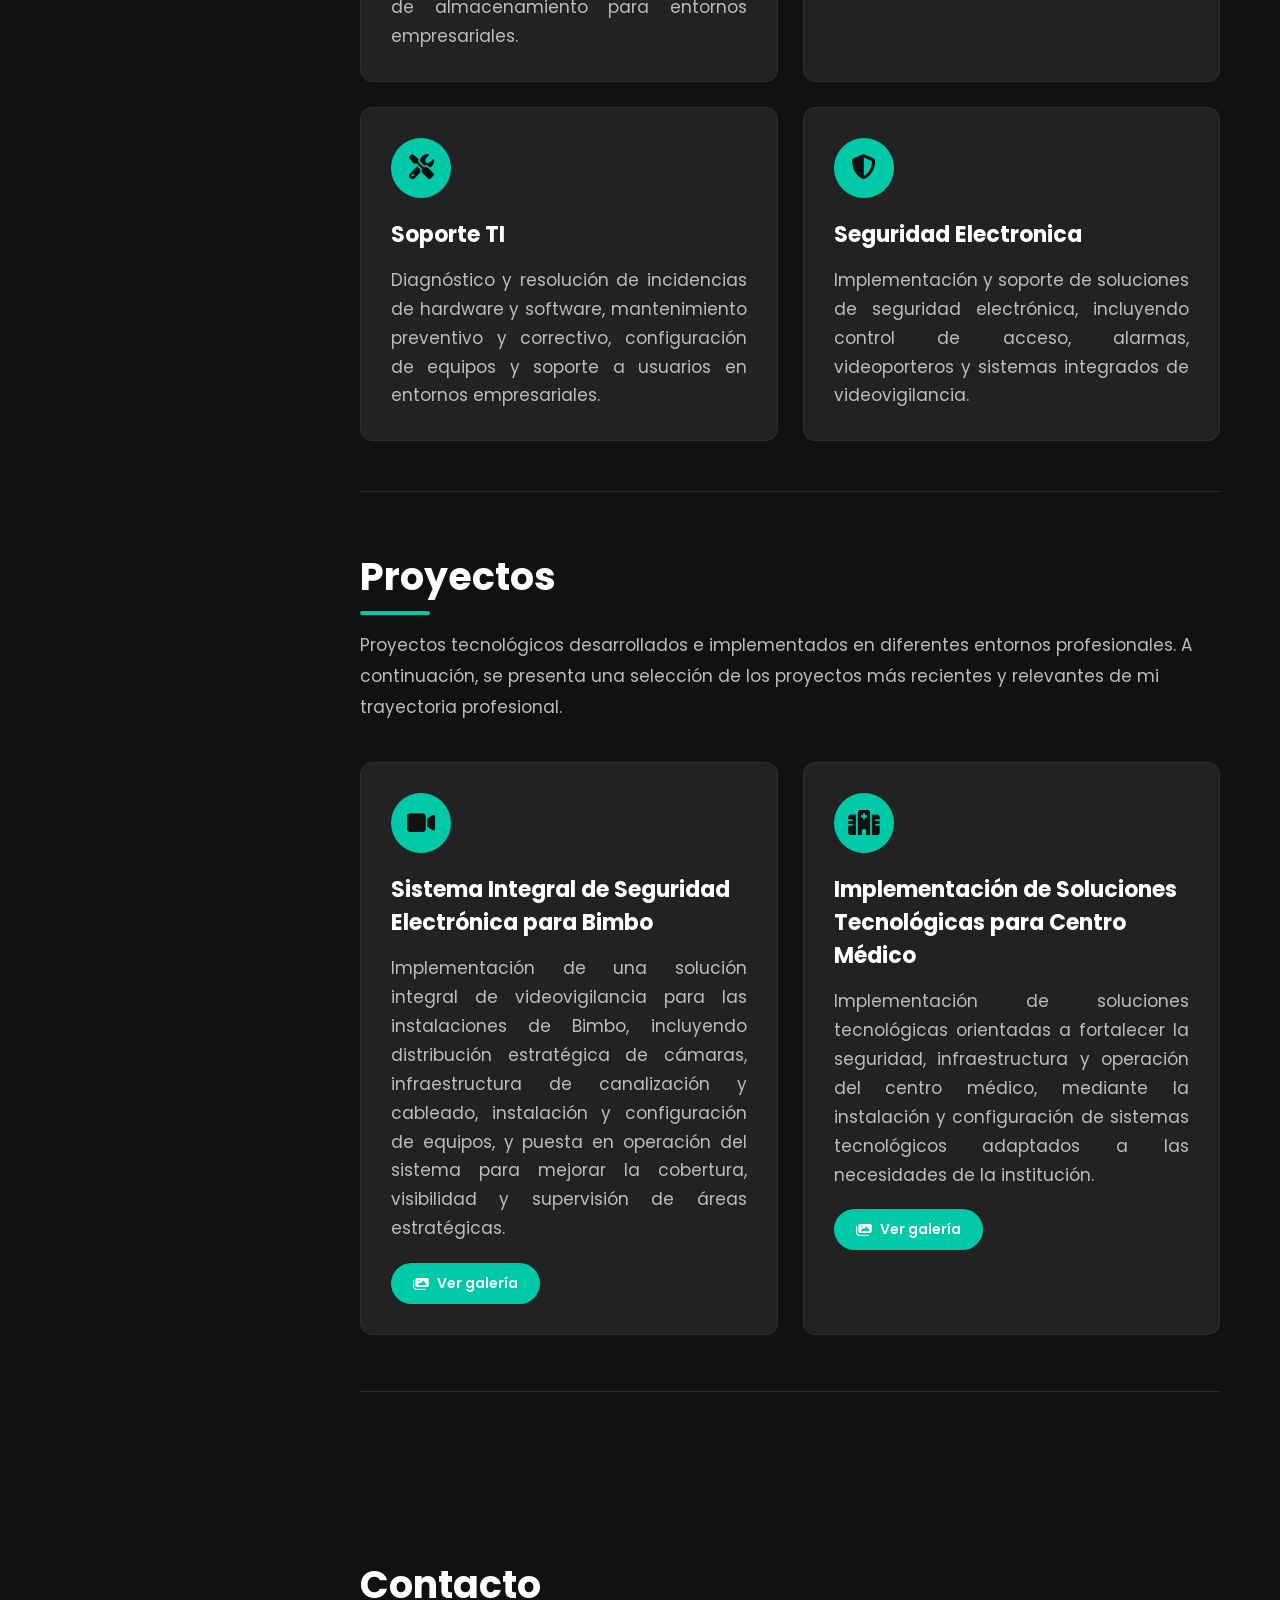
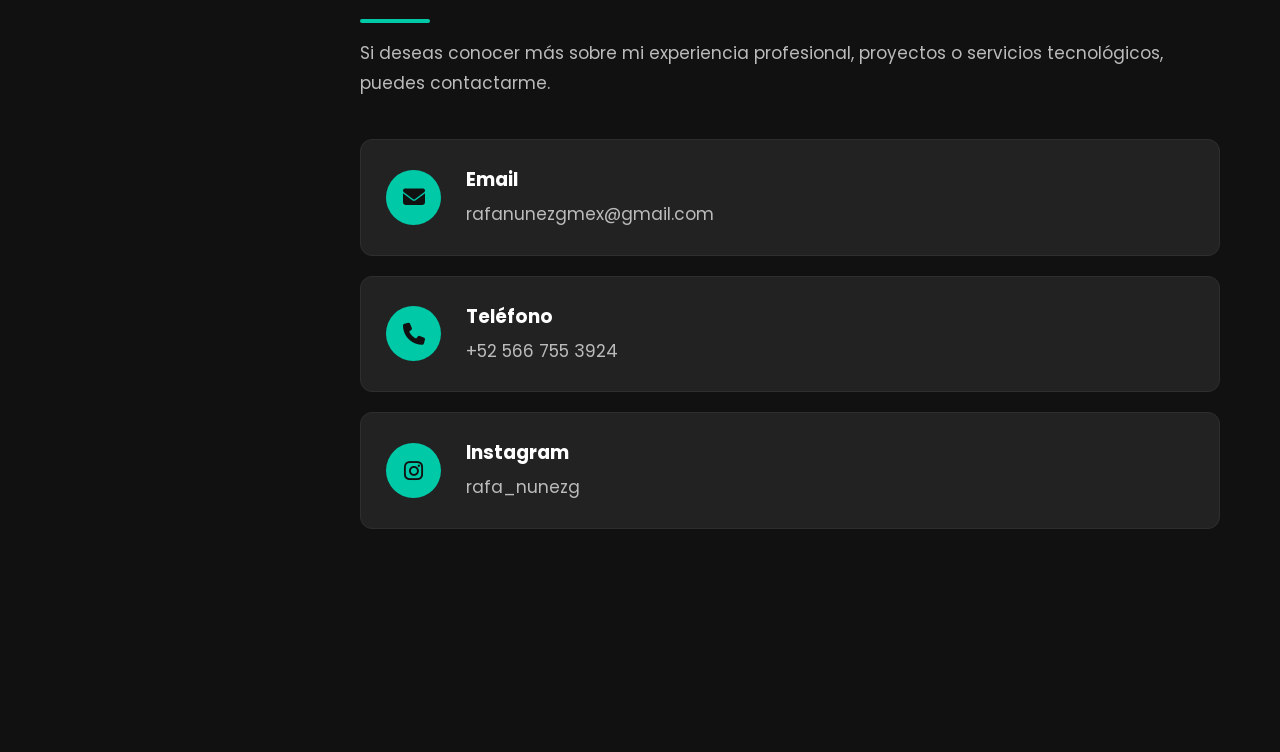
==== commit c34945d7: "Vincular botones Descargar CV y Certificados a Google Drive" ====
--- a/index.html
+++ b/index.html
@@ -373,9 +373,18 @@
 
 
 
-                            <a href="#portfolio" class="btn secondary">
-
-                                CV & Certificaciones
+                            <a href="https://drive.google.com/uc?export=download&id=1XO7tgHdvLIBDi76mfgC3GtUitpDzYV_U" target="_blank" rel="noopener" class="btn secondary">
+
+                                <i class="fas fa-download"></i>
+                                Descargar CV
+
+                            </a>
+
+
+                            <a href="https://drive.google.com/file/d/17sK9xHjBnIZw8R0FyewHaPBZi58UP4zH/view" target="_blank" rel="noopener" class="btn secondary">
+
+                                <i class="fas fa-certificate"></i>
+                                Certificados
 
                             </a>
 
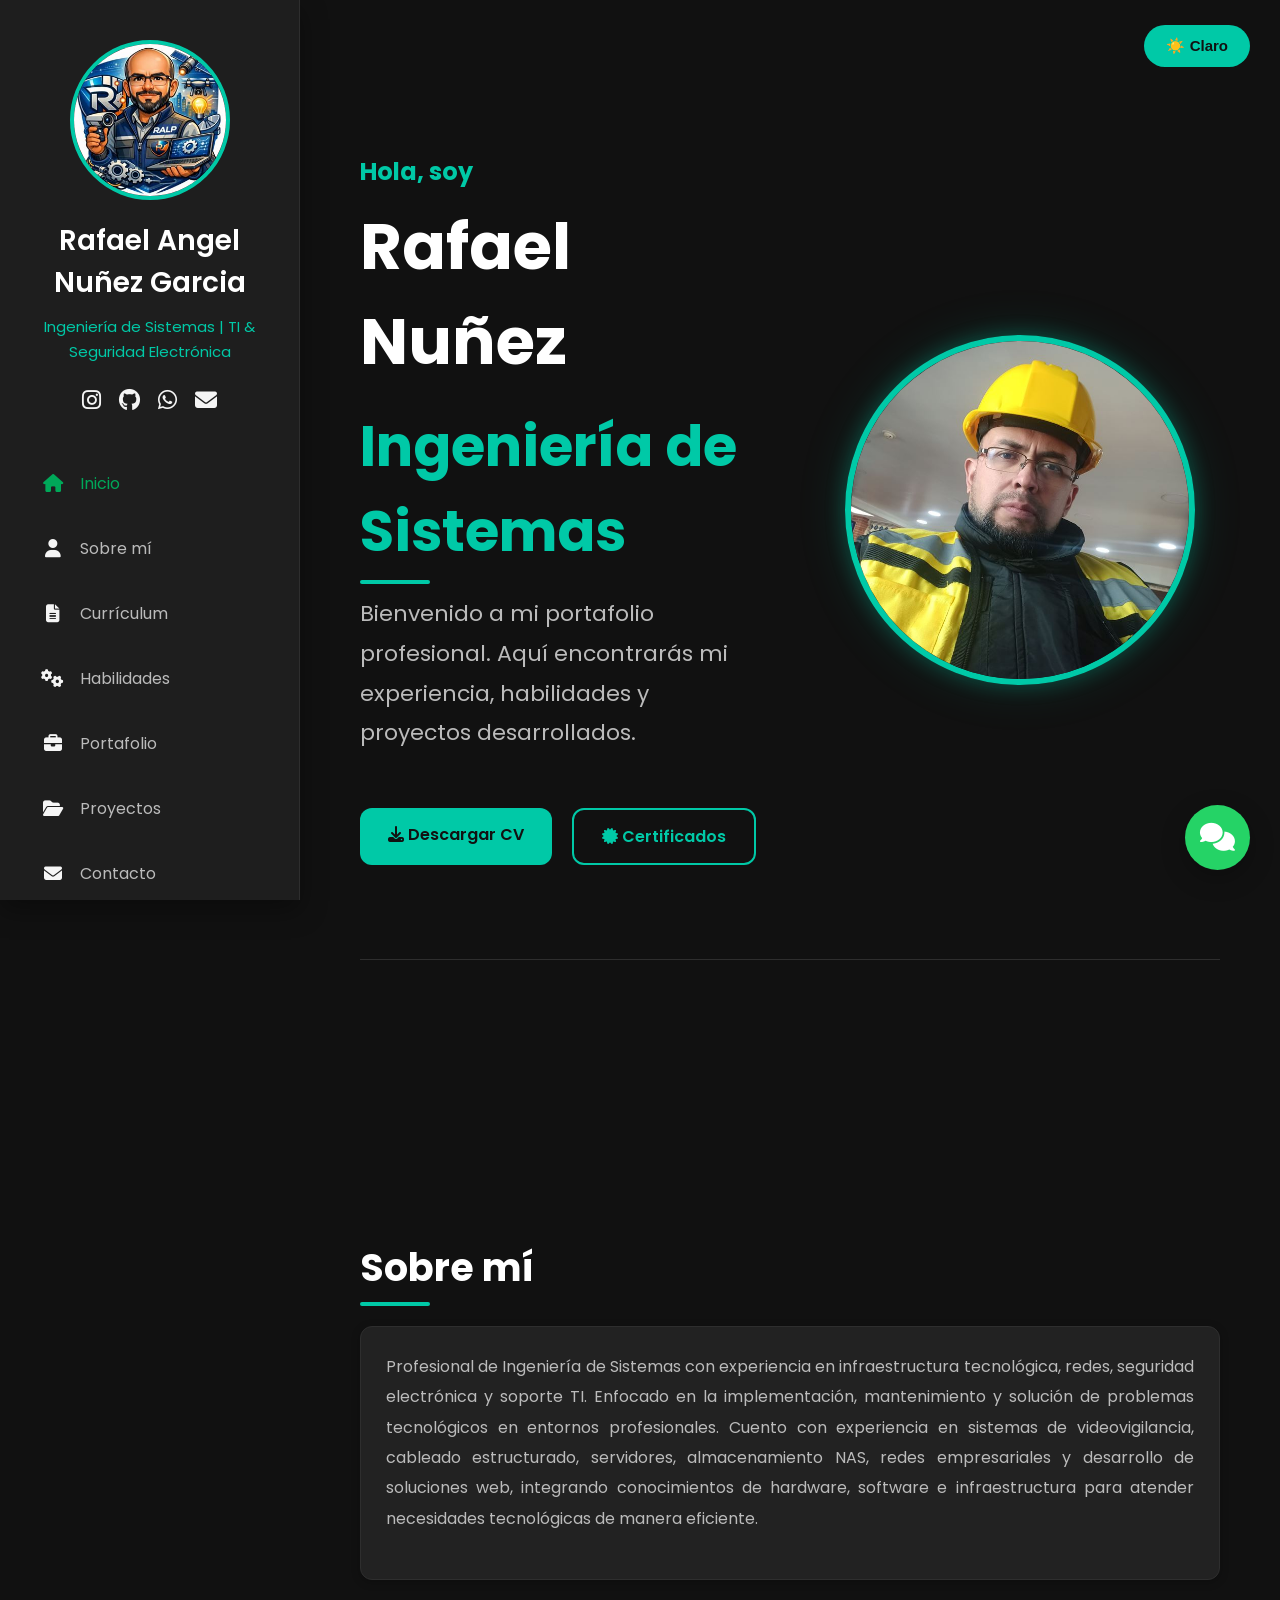
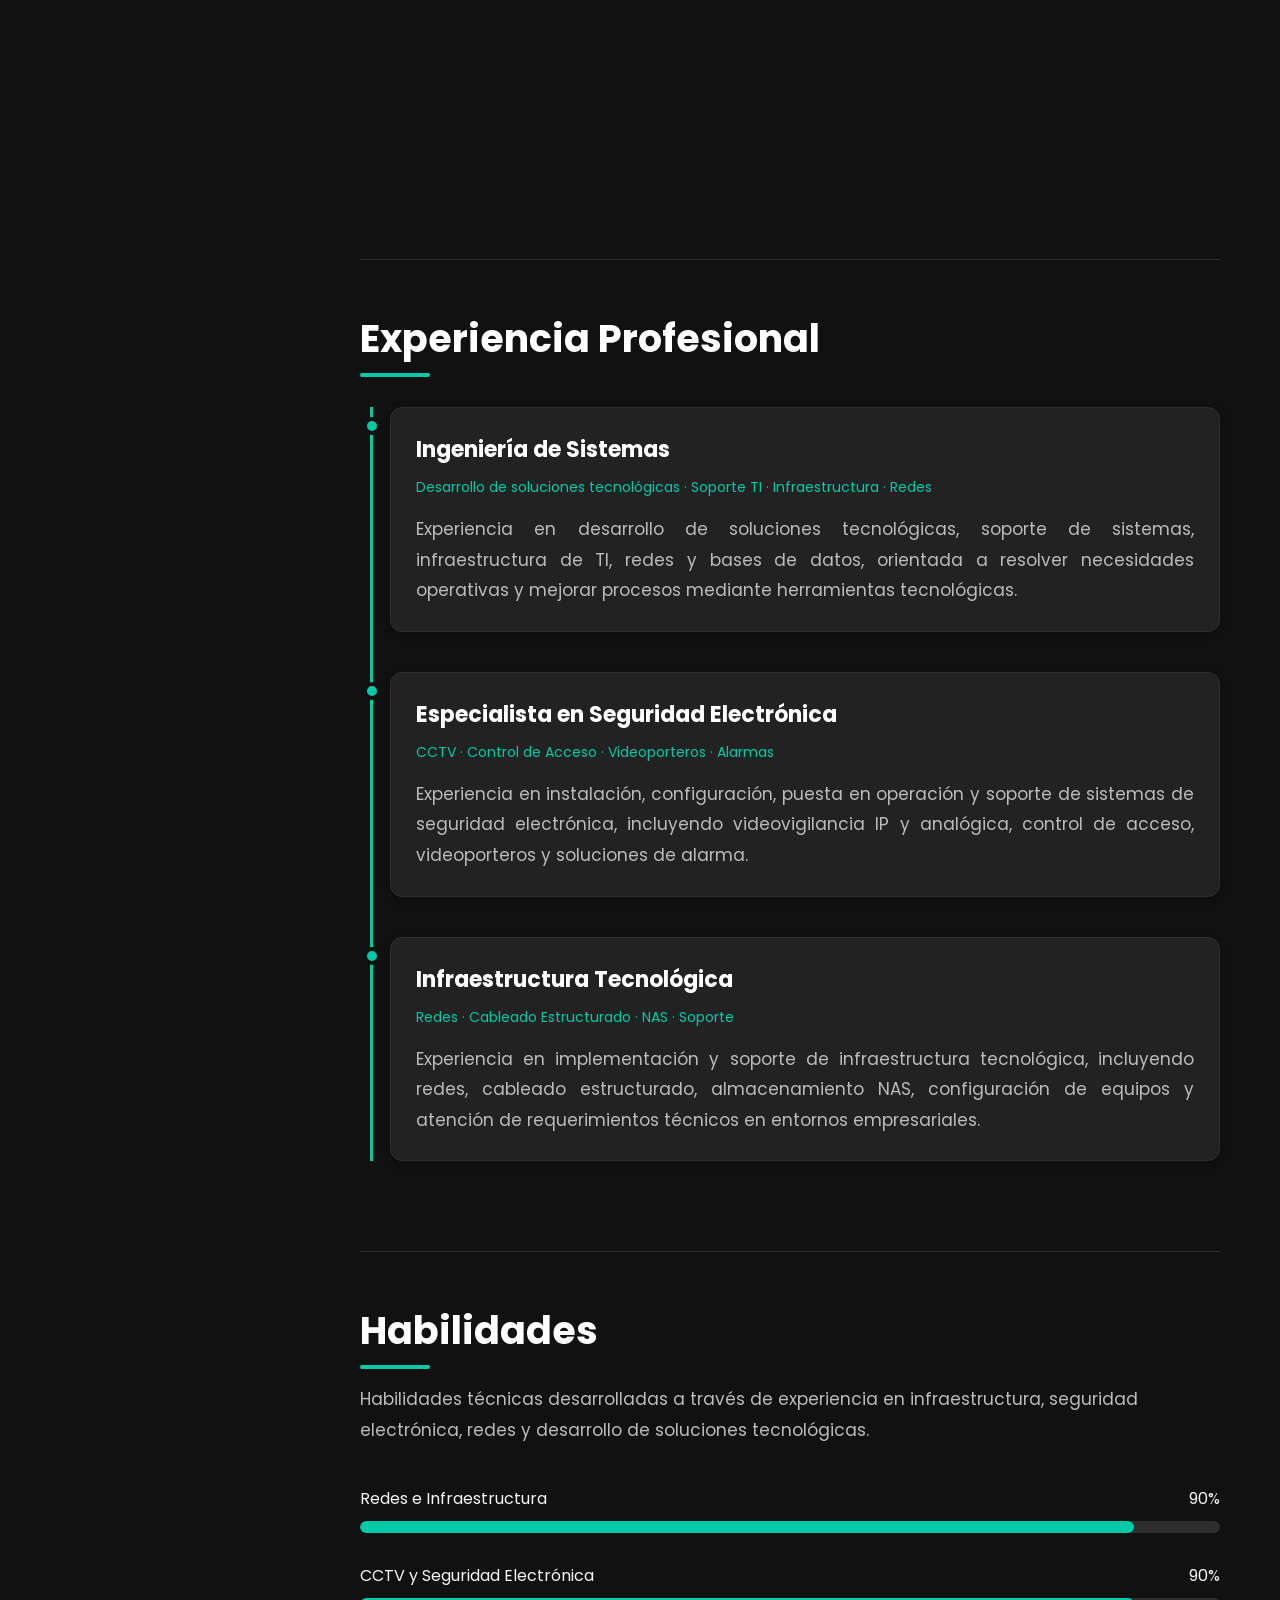
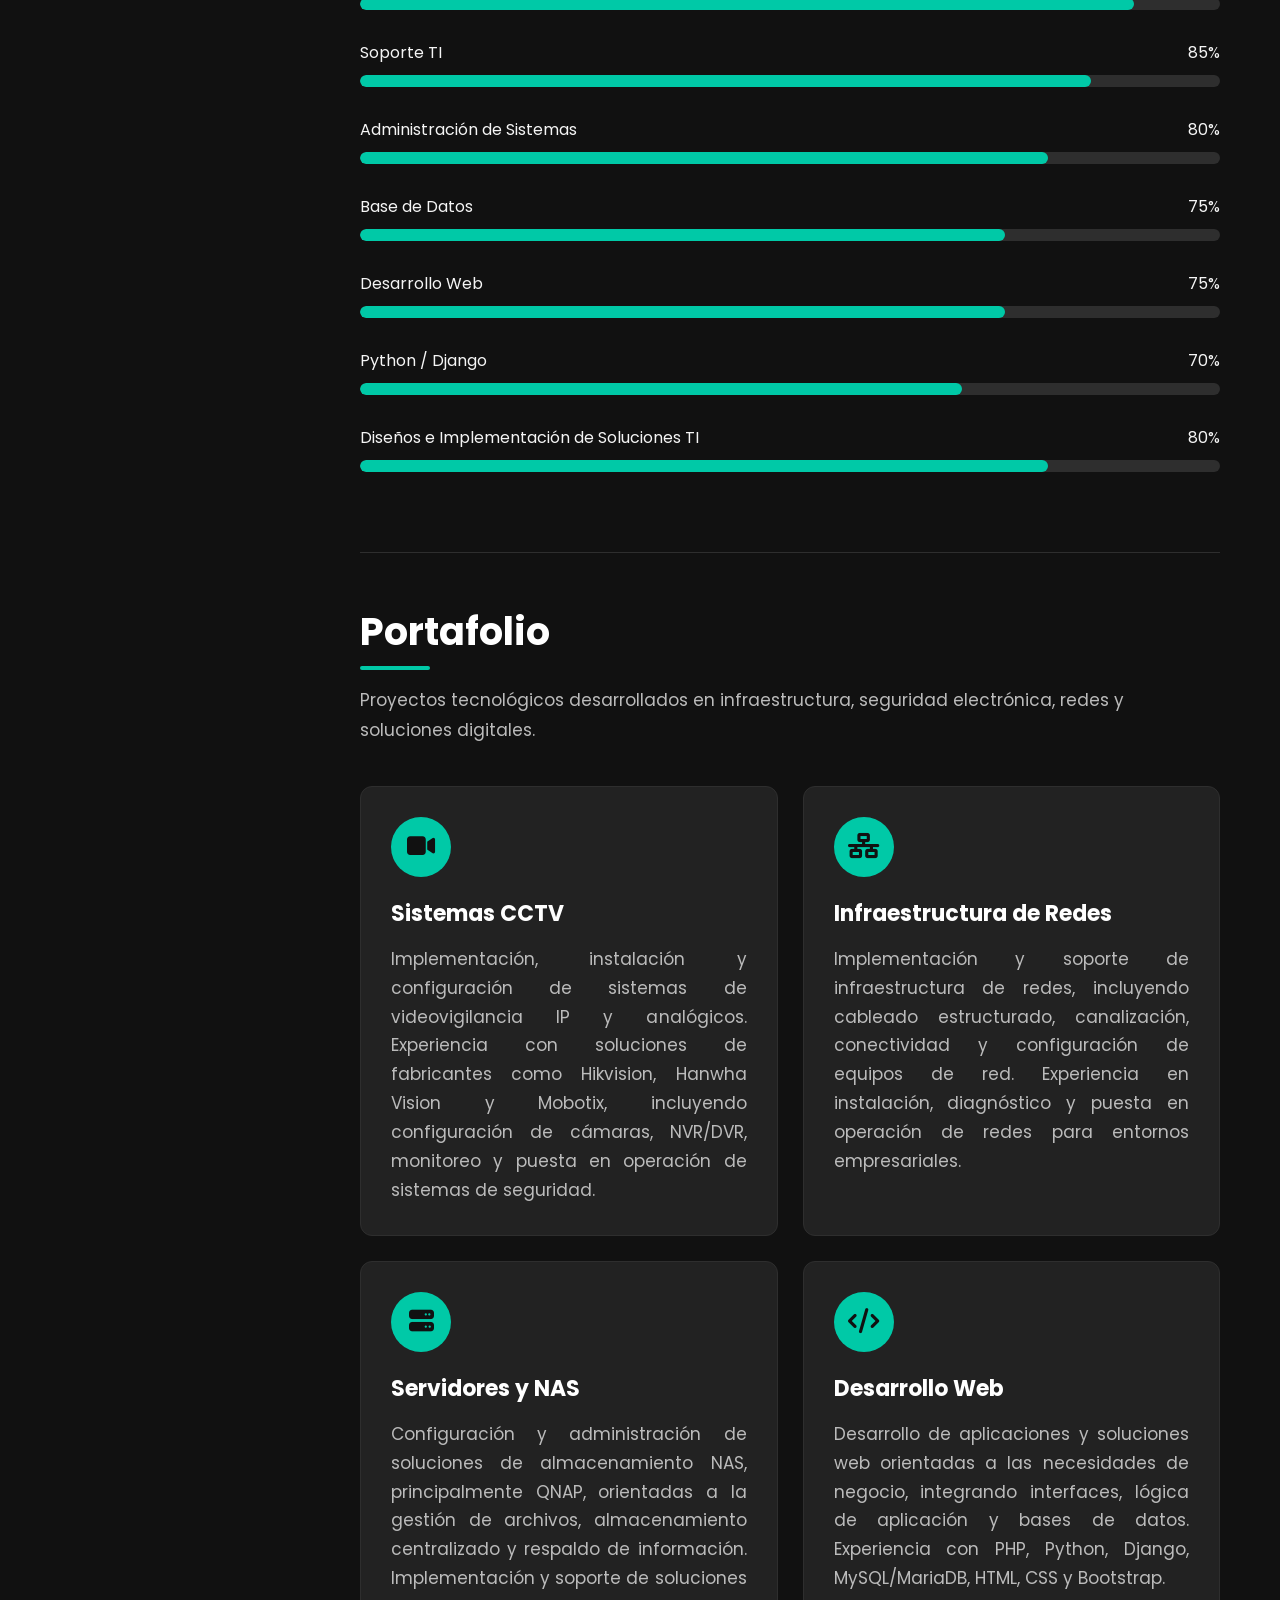
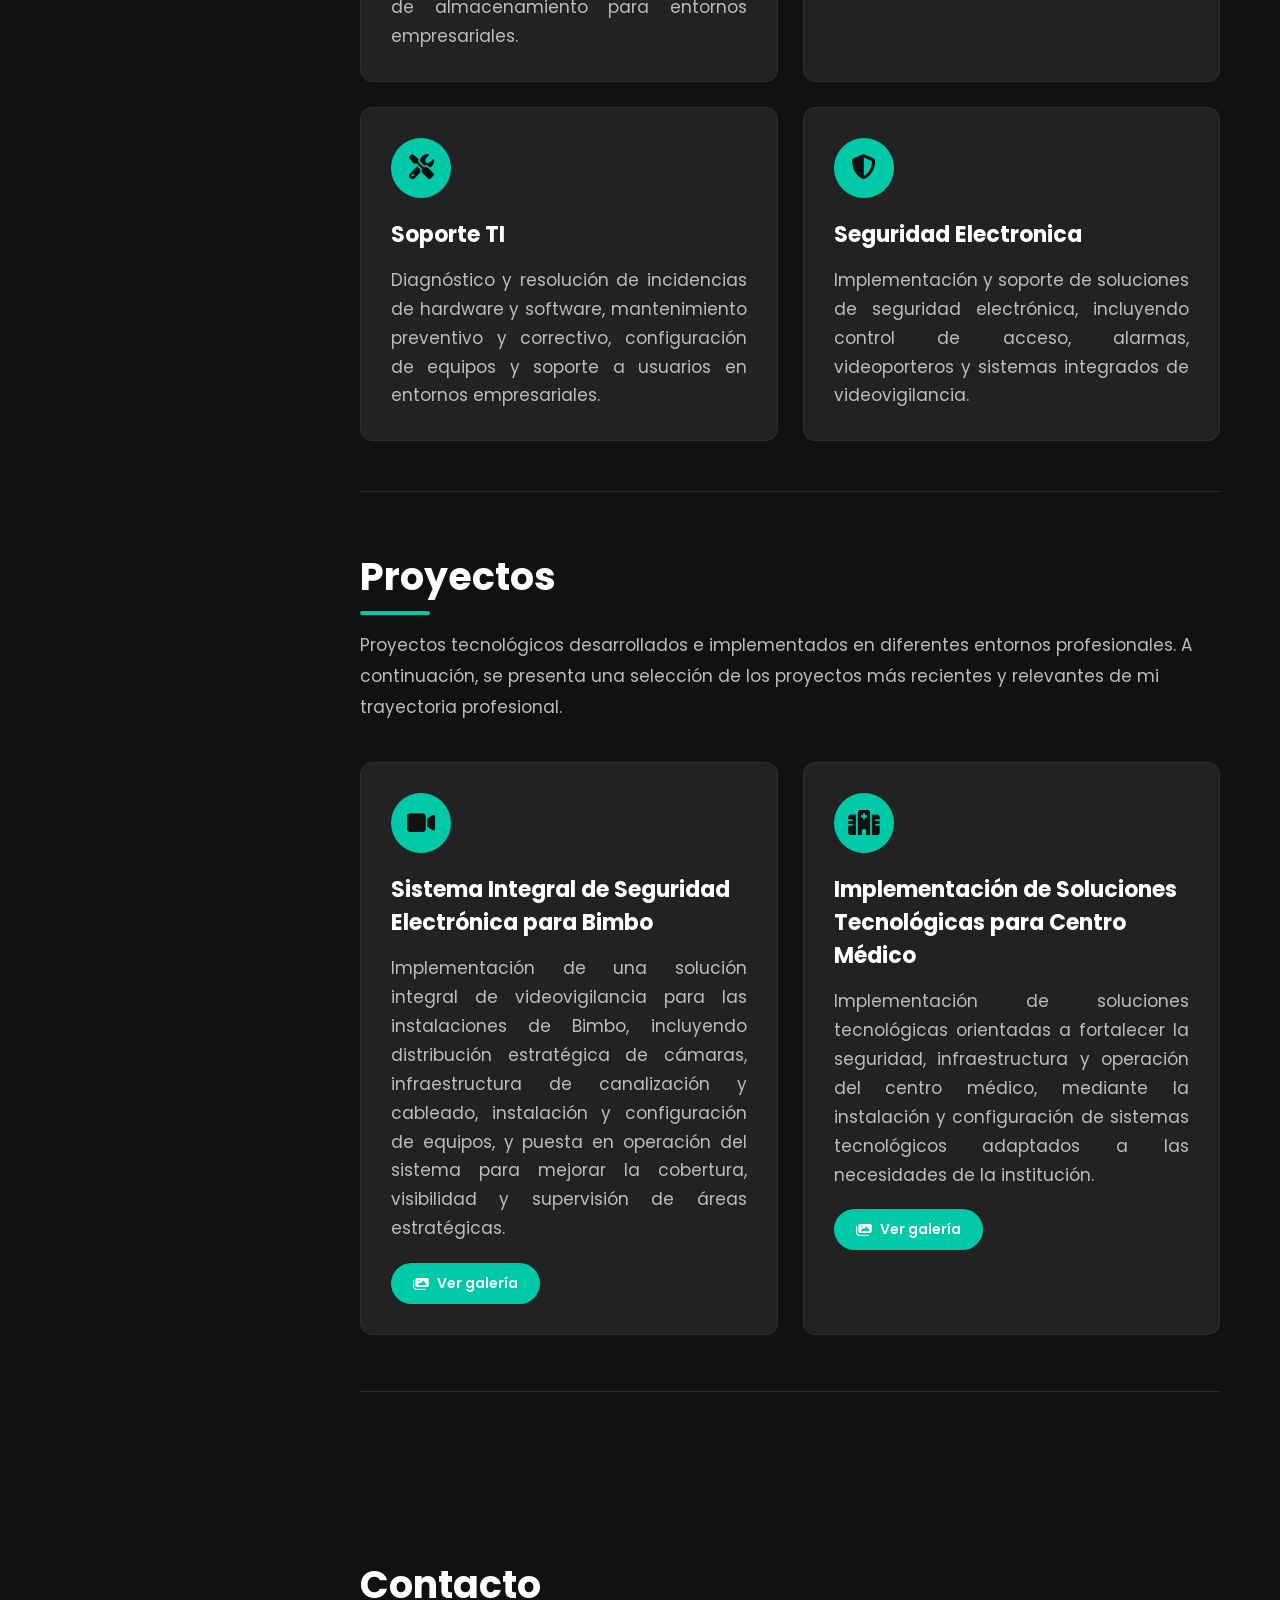
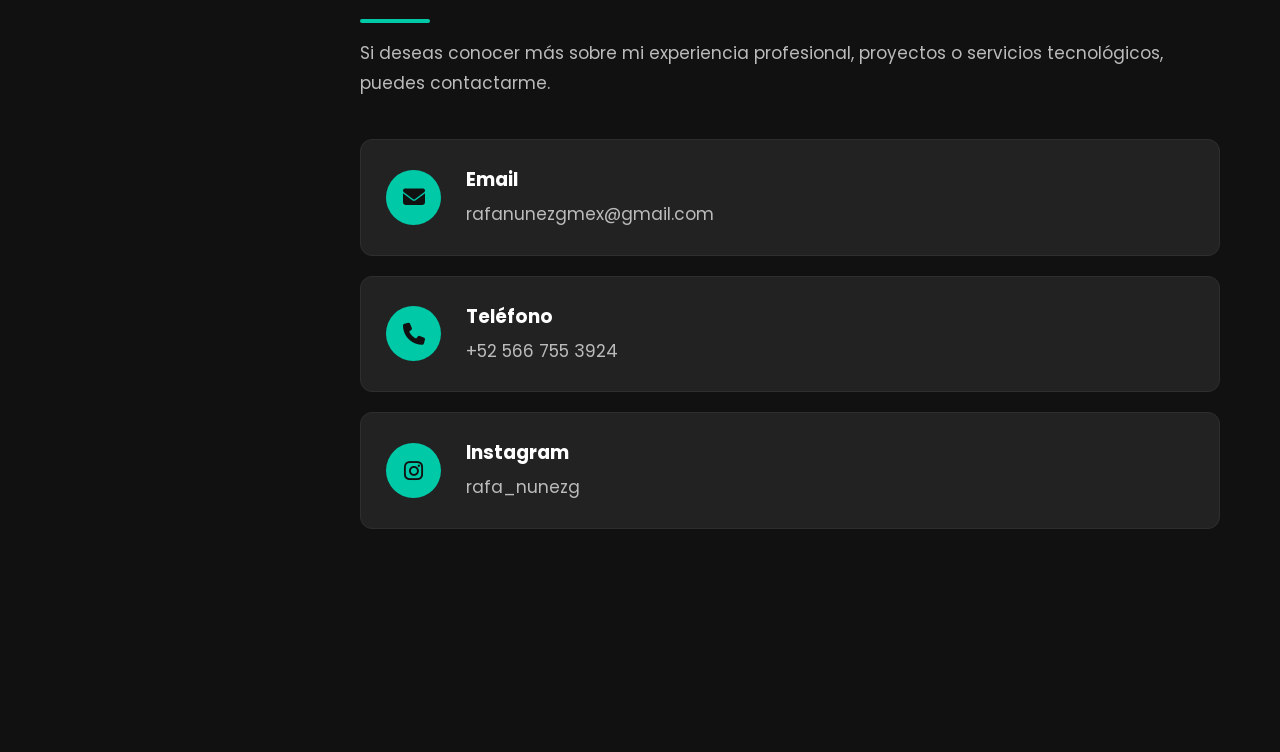
==== commit fa1d17cf: "Quitar boton Contactame del hero" ====
--- a/index.html
+++ b/index.html
@@ -365,15 +365,7 @@
                         <div class="hero-buttons">
 
 
-                            <a href="#contact" class="btn">
-
-                                Contáctame
-
-                            </a>
-
-
-
-                            <a href="https://drive.google.com/uc?export=download&id=1XO7tgHdvLIBDi76mfgC3GtUitpDzYV_U" target="_blank" rel="noopener" class="btn secondary">
+                            <a href="https://drive.google.com/uc?export=download&id=1XO7tgHdvLIBDi76mfgC3GtUitpDzYV_U" target="_blank" rel="noopener" class="btn">
 
                                 <i class="fas fa-download"></i>
                                 Descargar CV
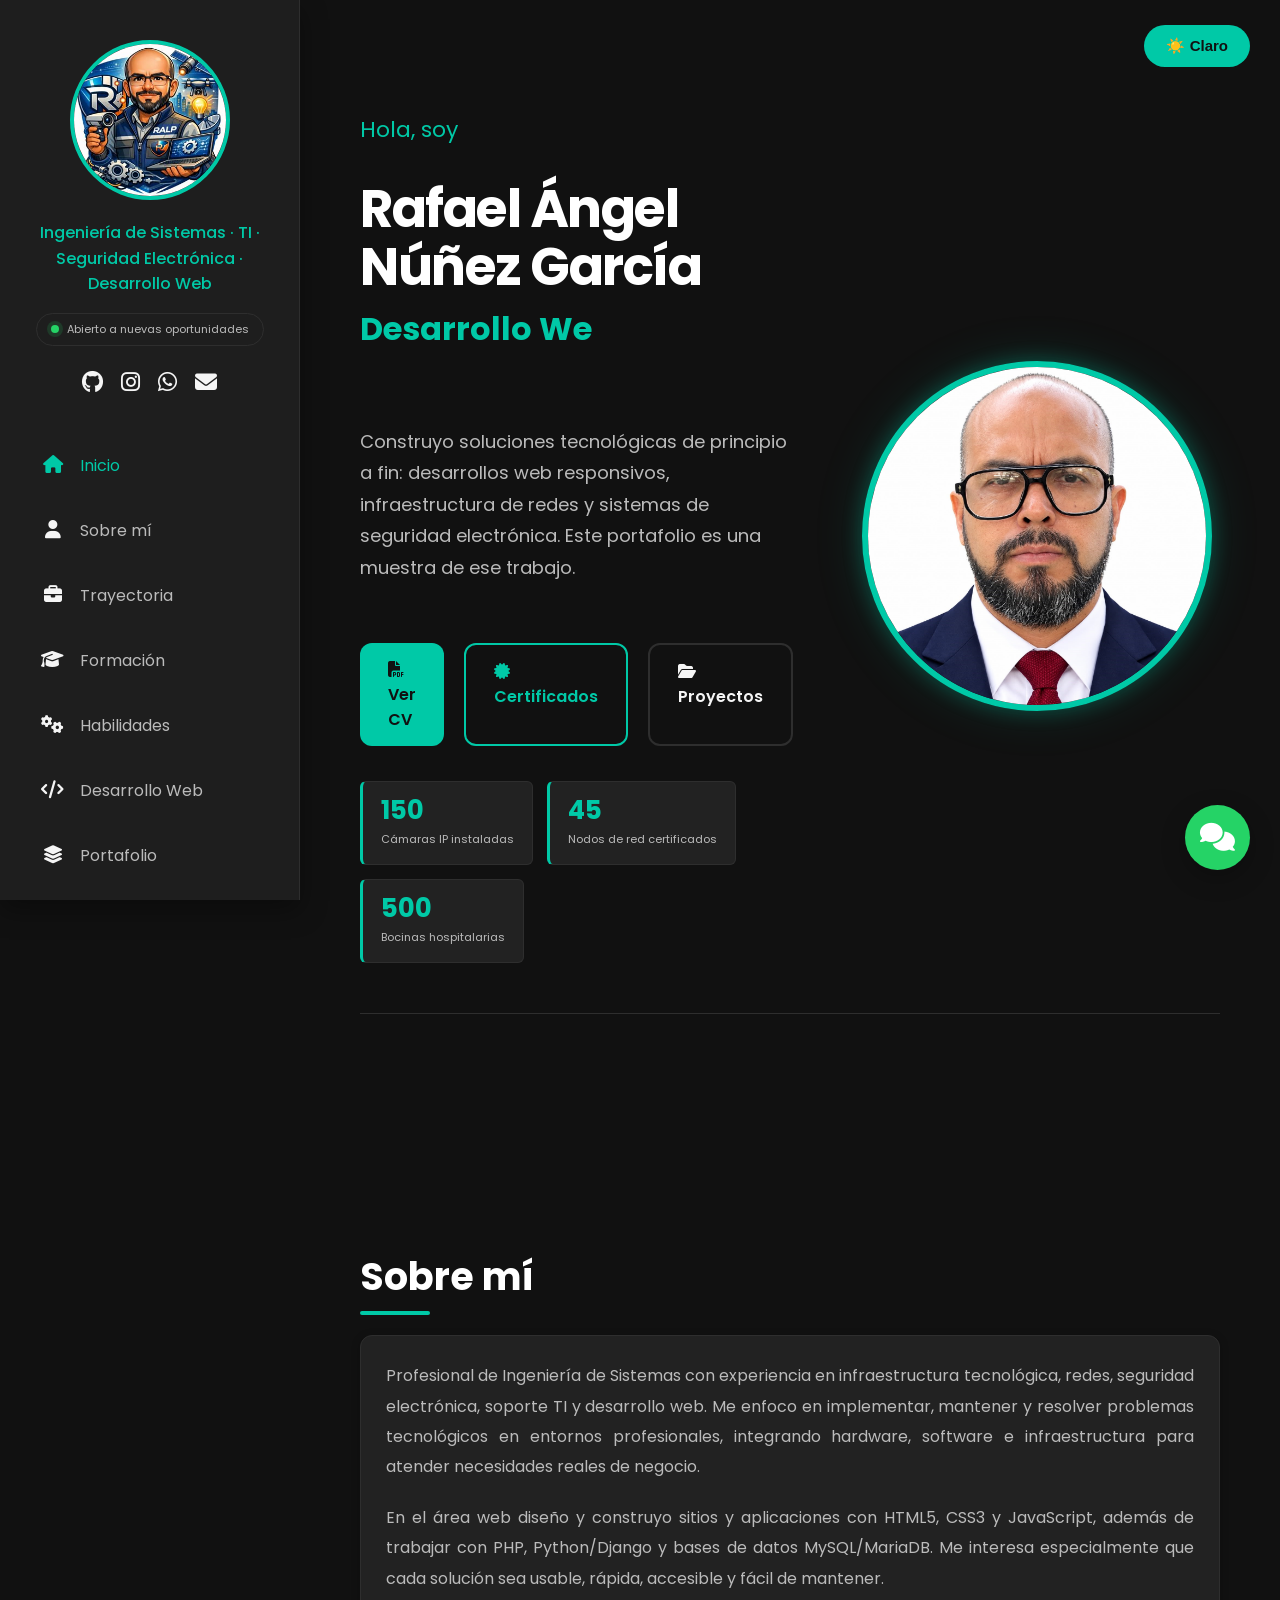
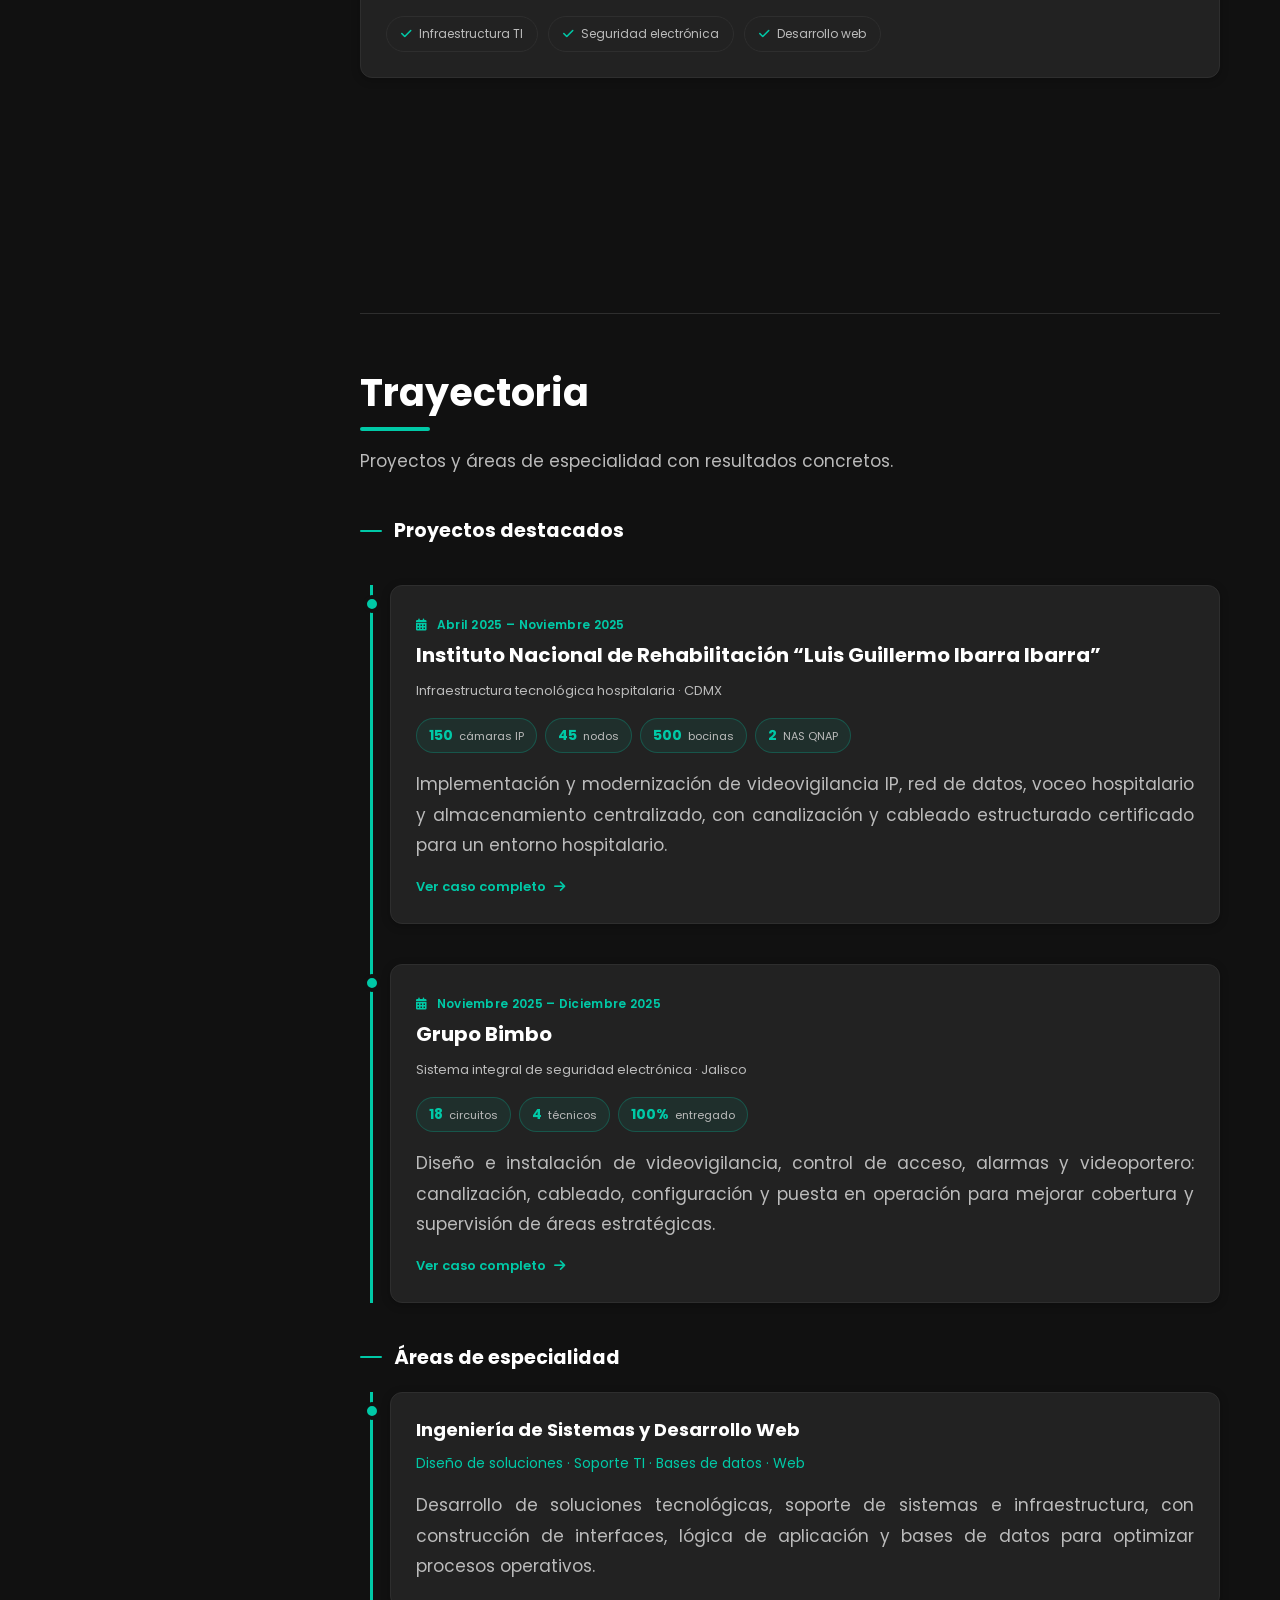
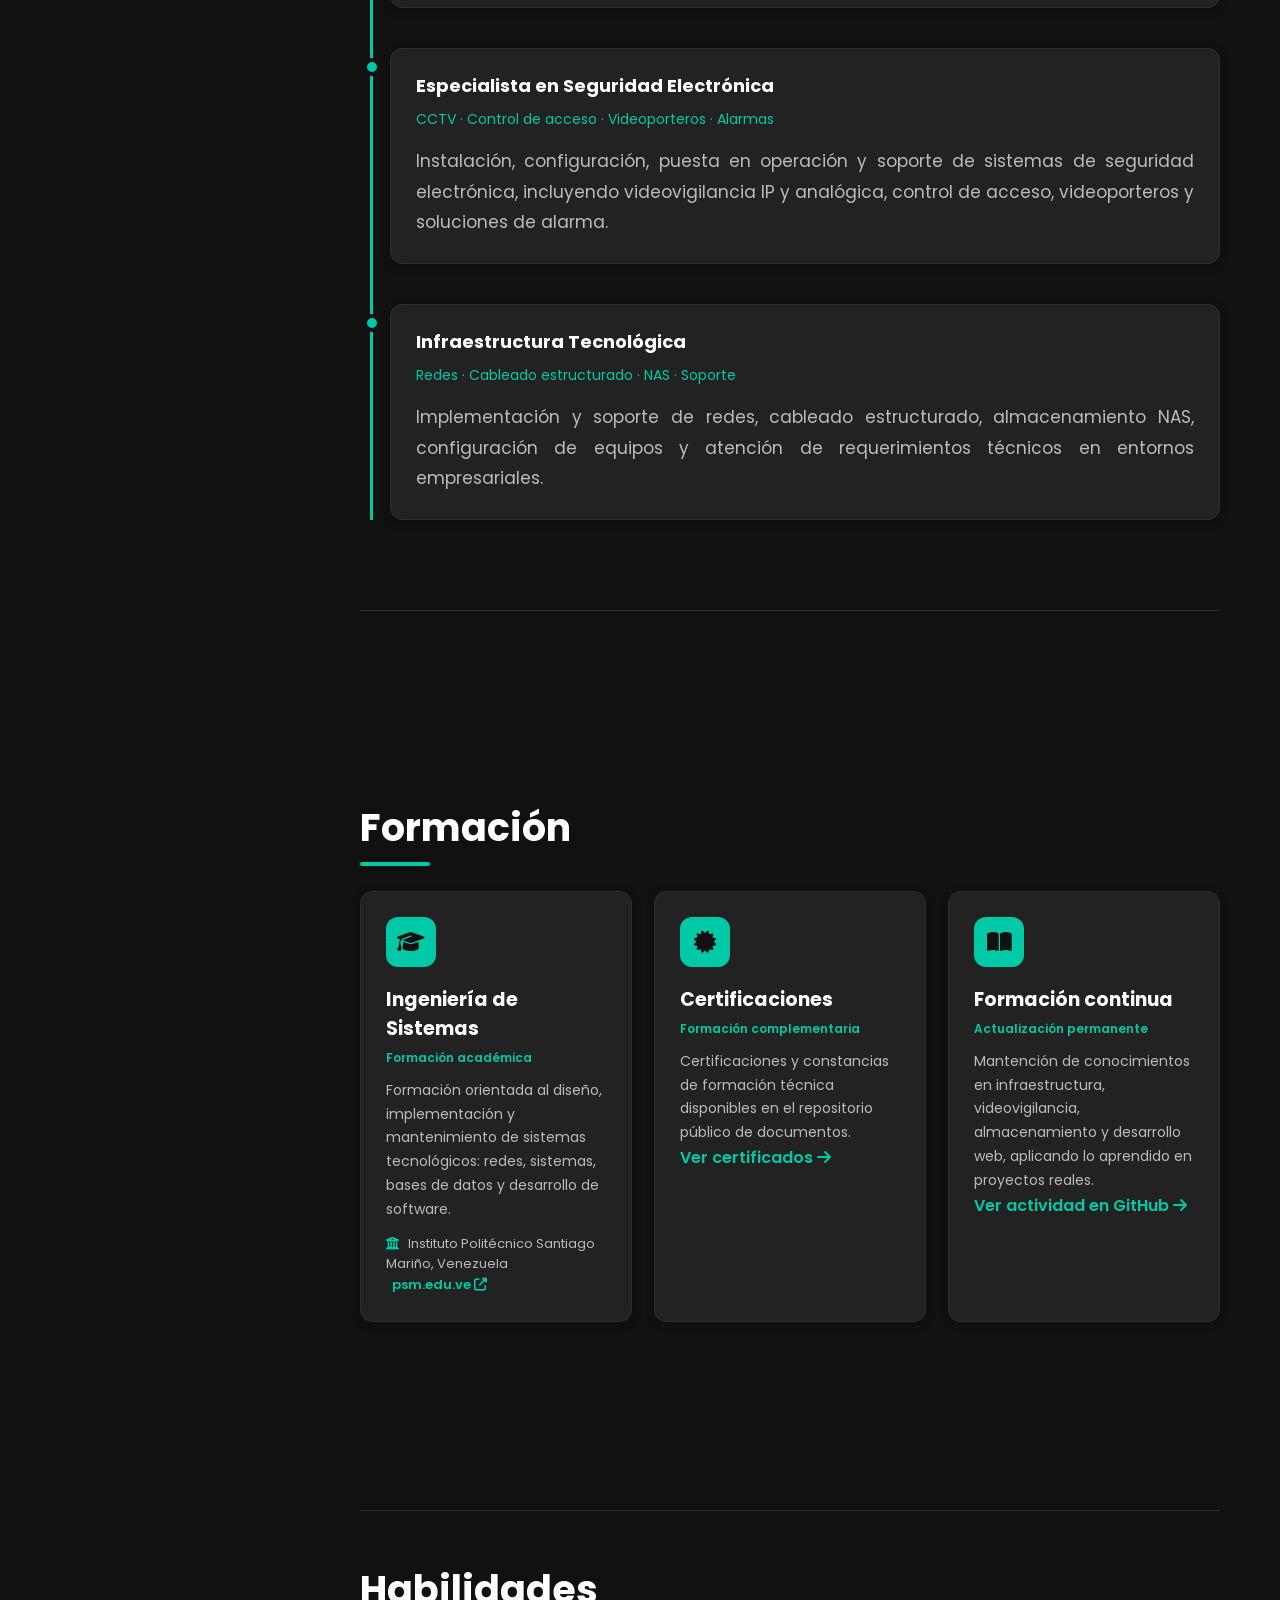
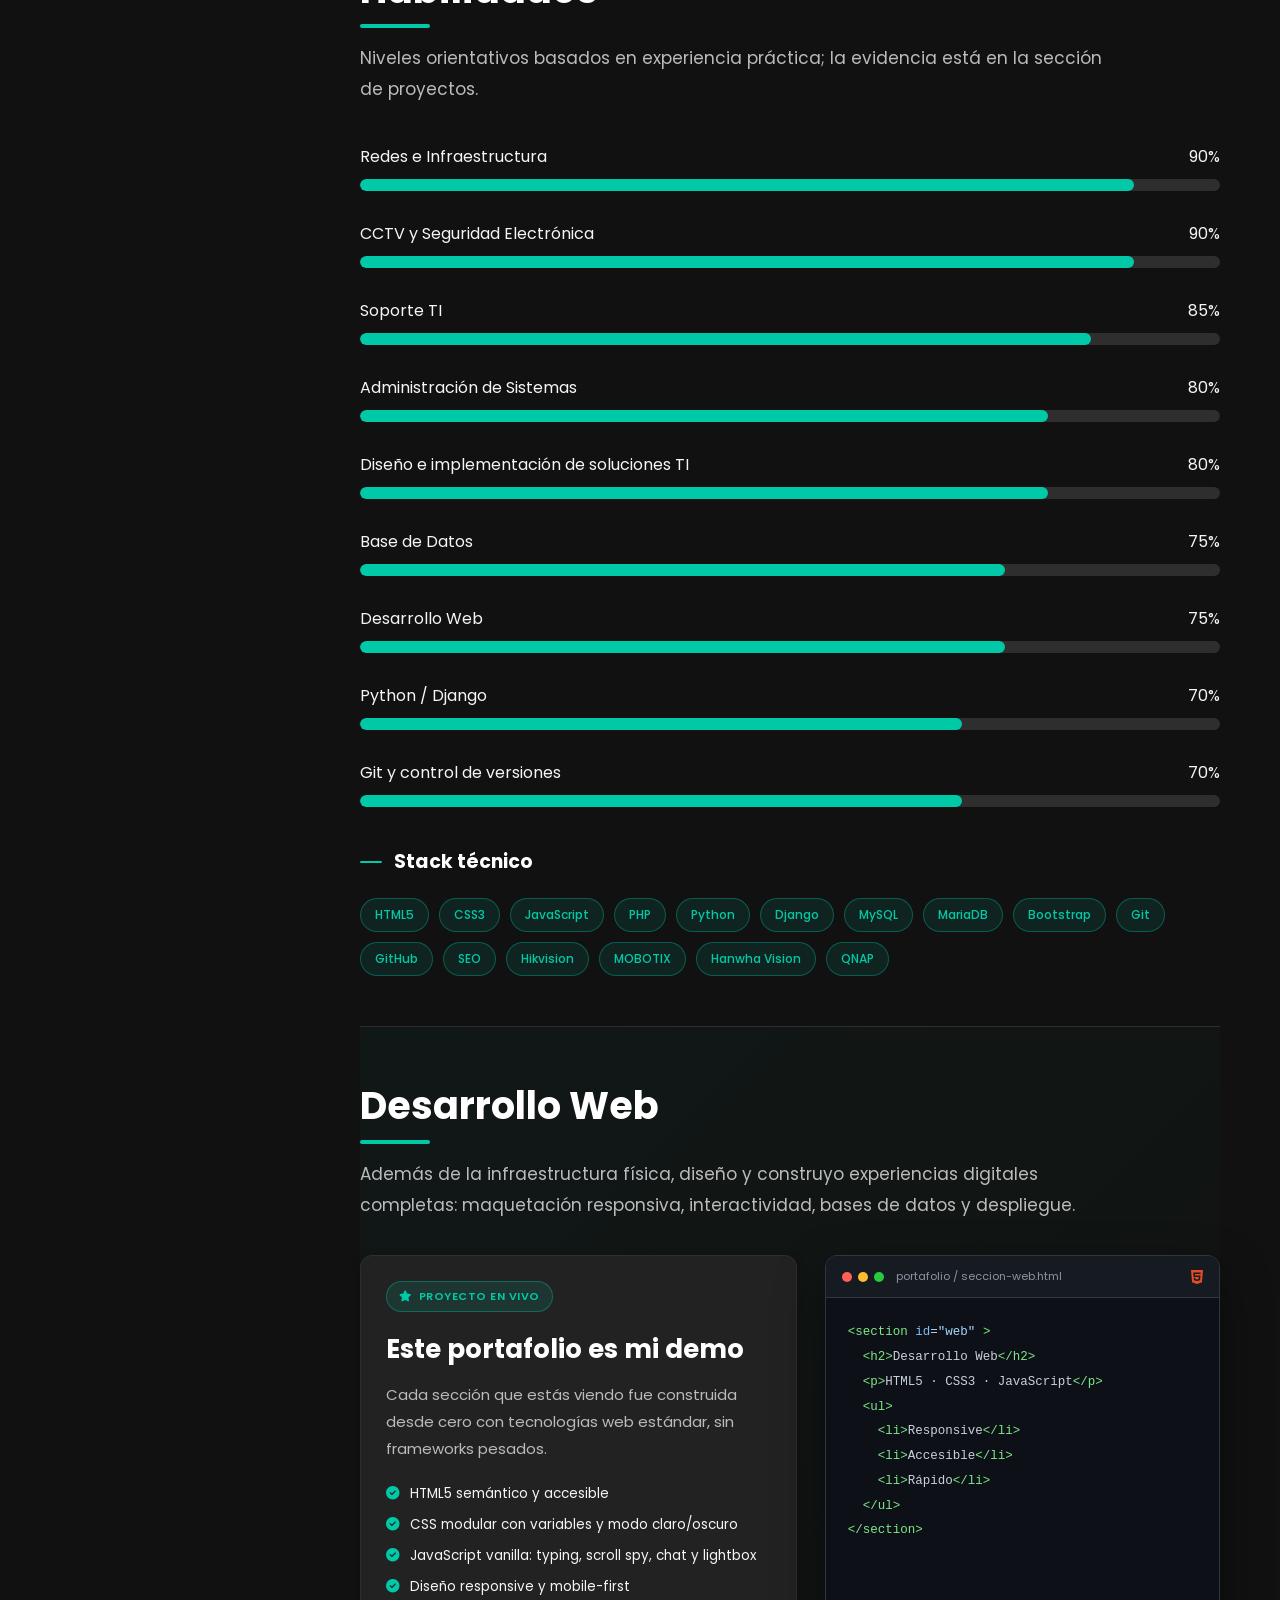
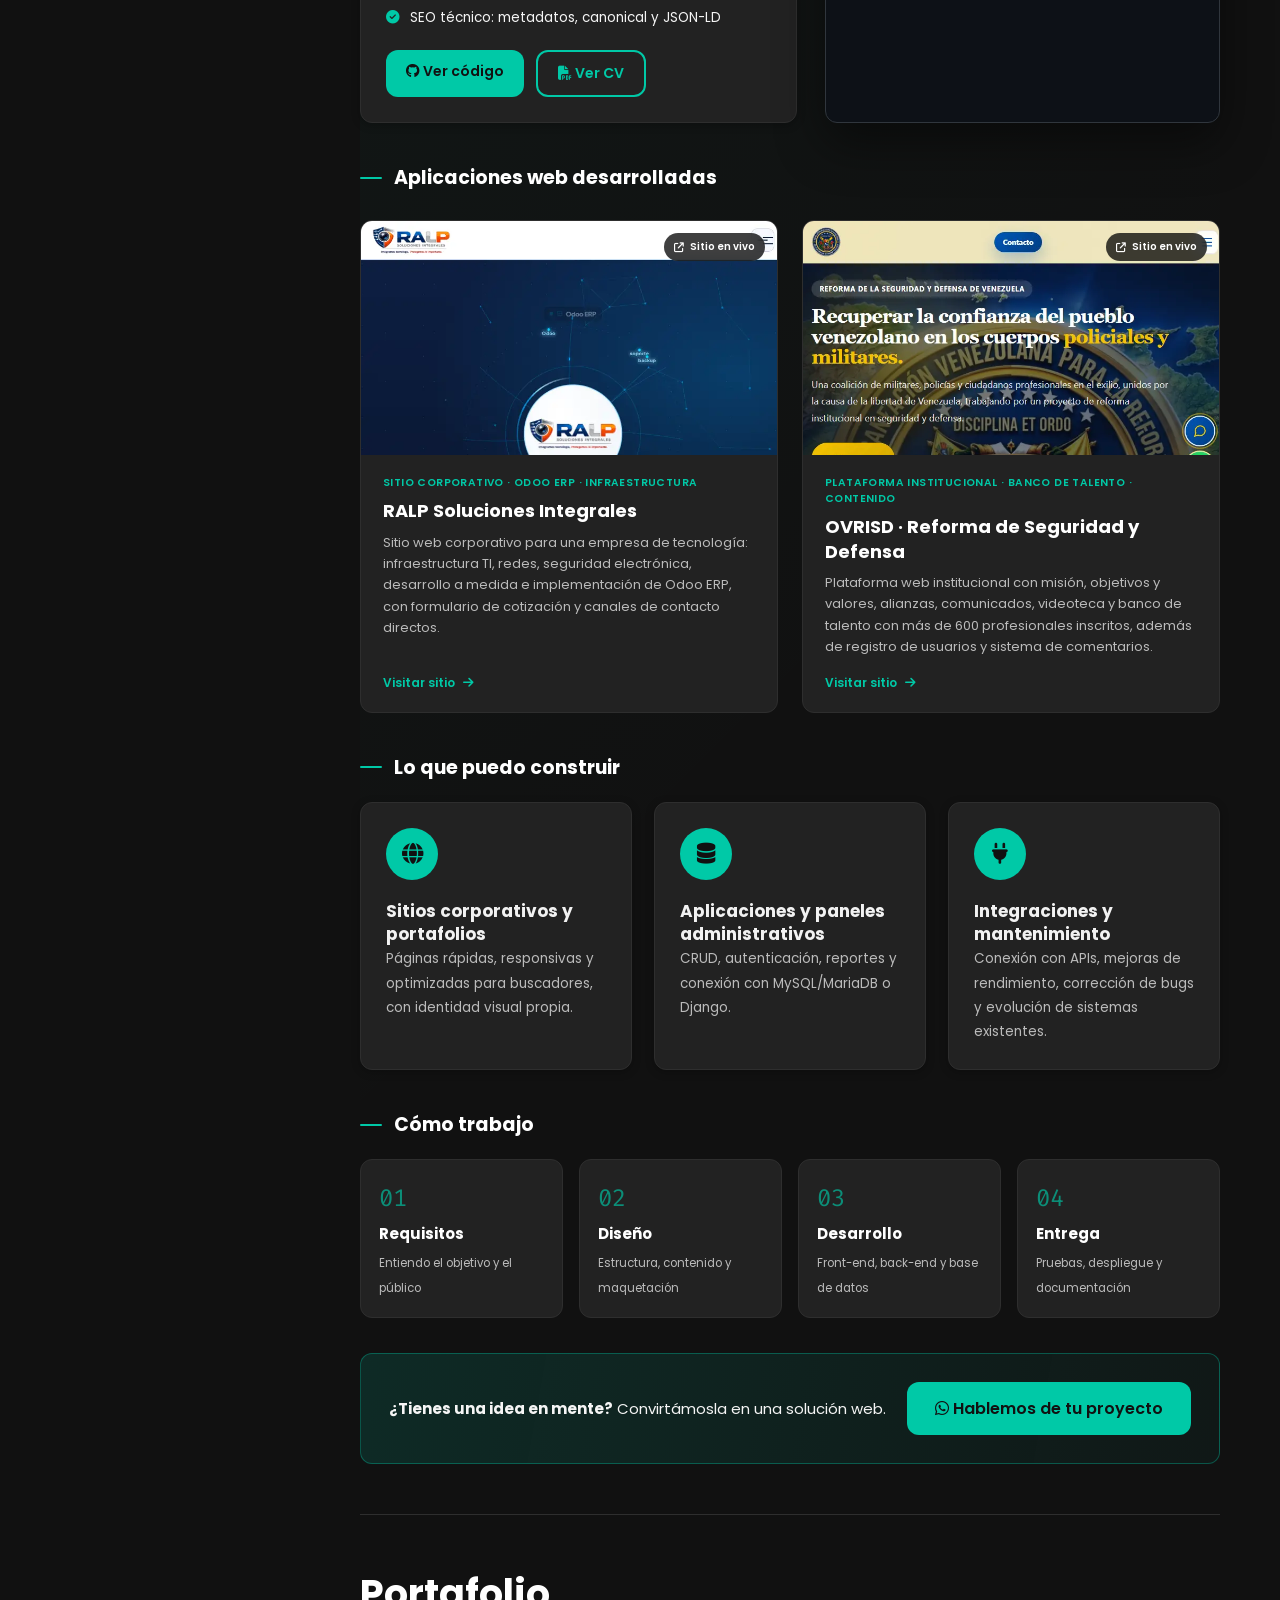
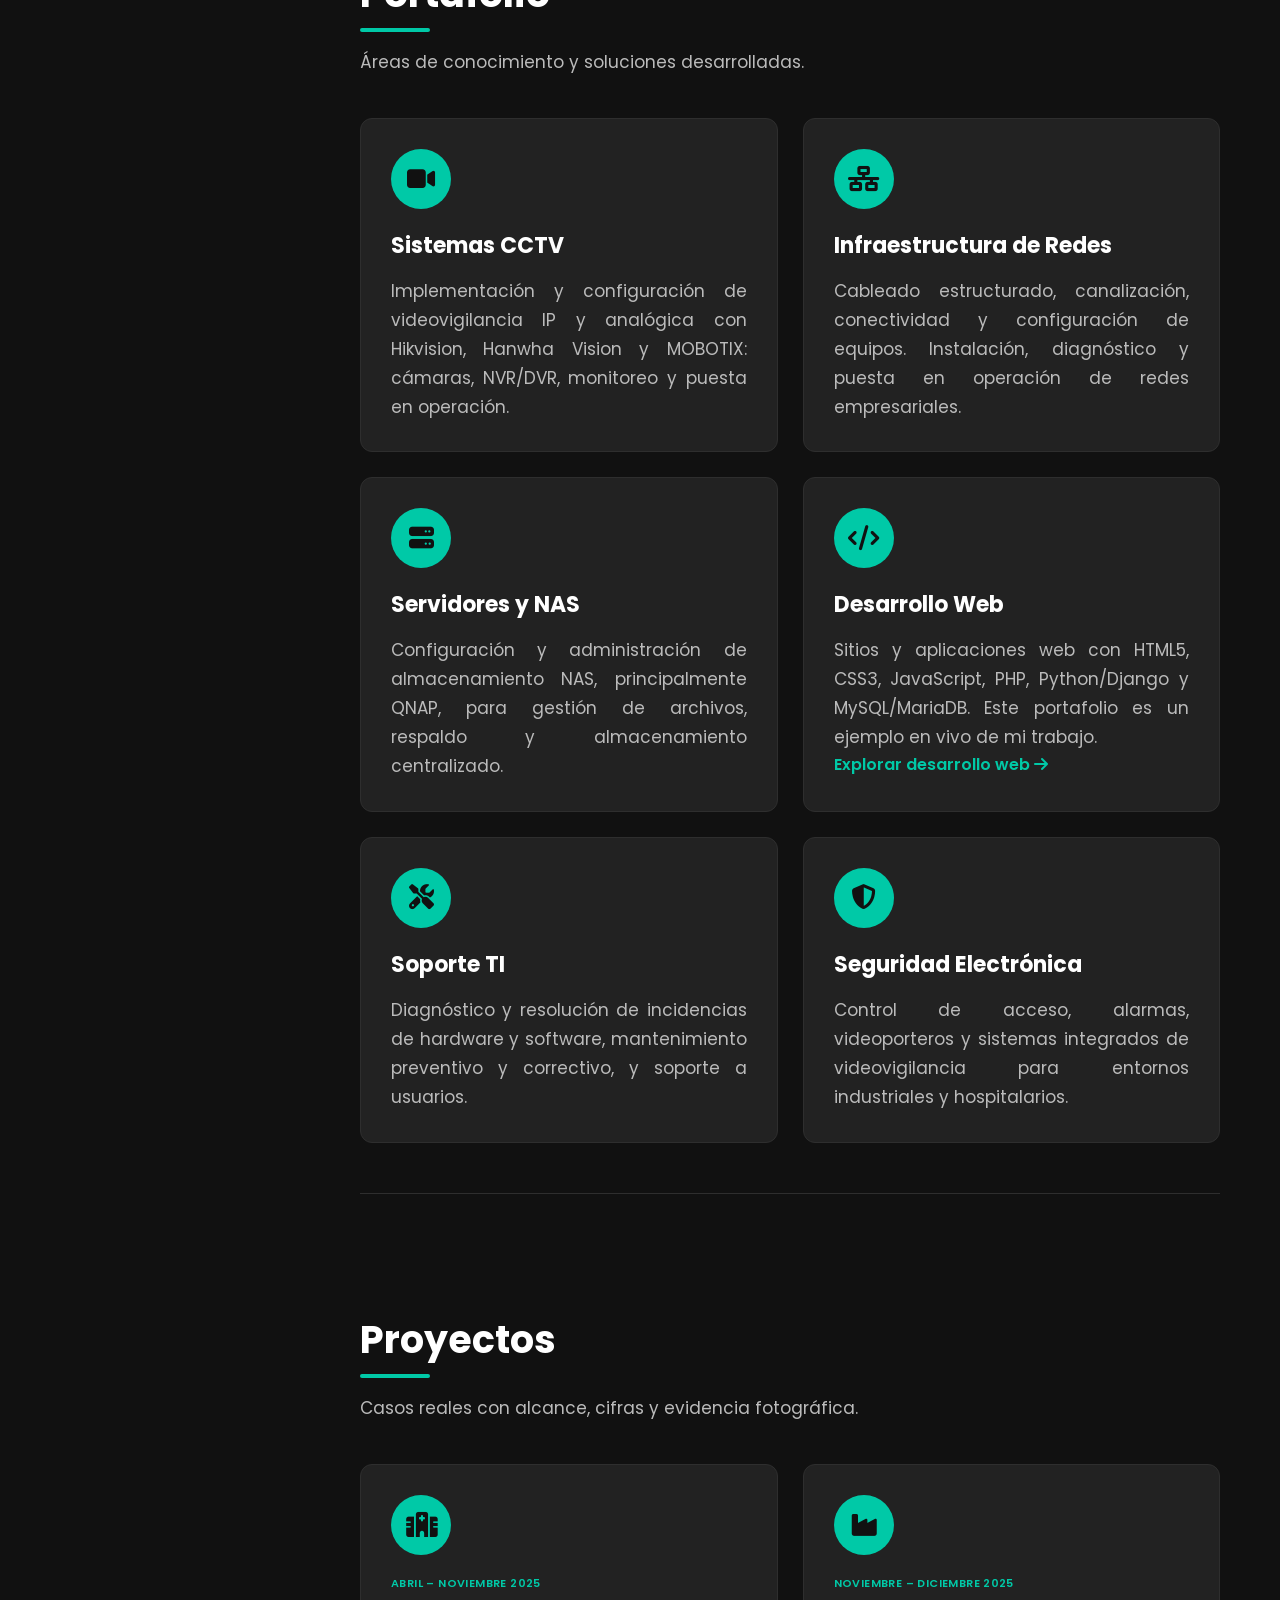
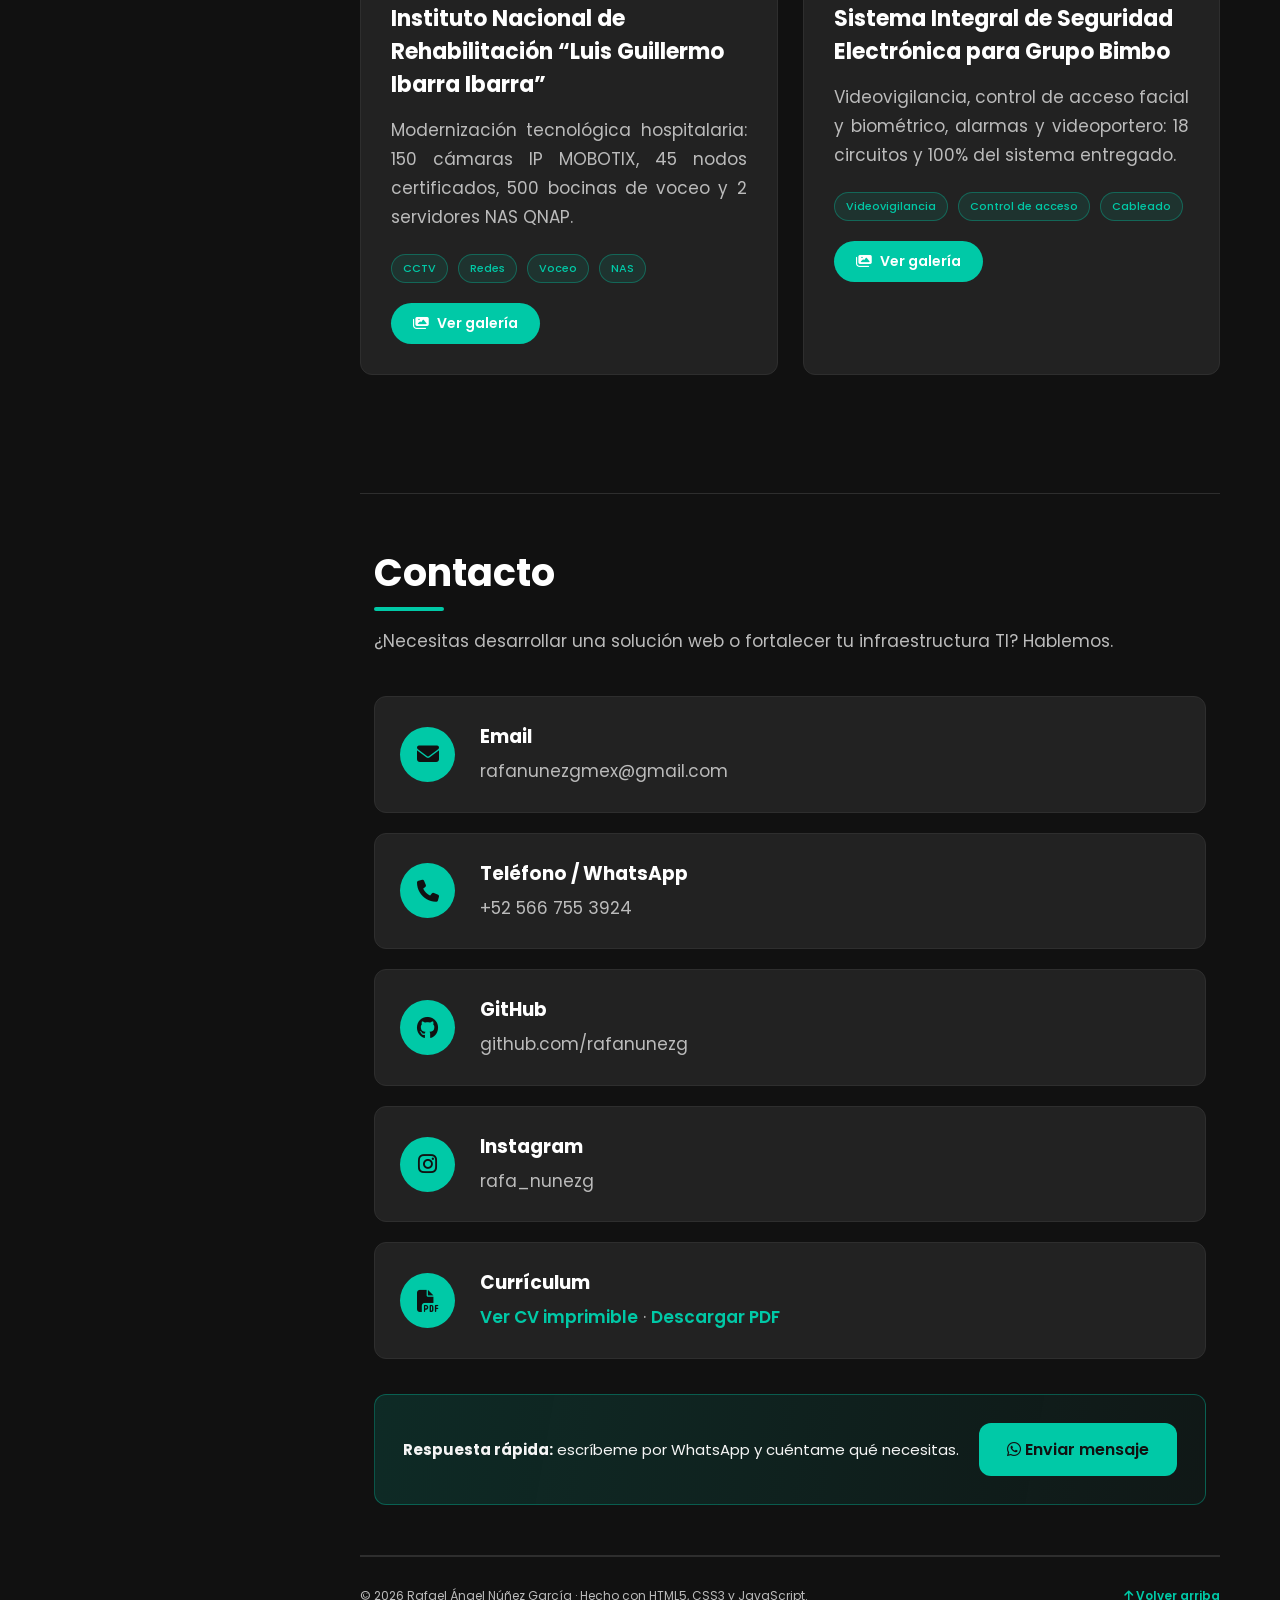
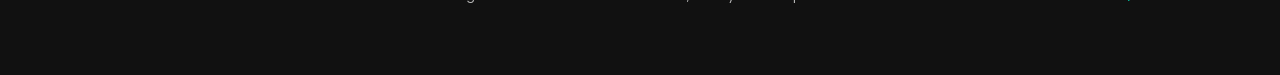
==== commit eddc1355: "Actualizar portafolio: CV imprimible, SEO, nombre completo y formacion" ====
--- a/index.html
+++ b/index.html
@@ -2,1713 +2,596 @@
 <html lang="es">
 
 <head>
-
-    <!-- =====================
-         CONFIGURACIÓN GENERAL
-    ====================== -->
-
+    <!-- ===================== CONFIGURACIÓN GENERAL ===================== -->
     <meta charset="UTF-8">
-
     <meta name="viewport" content="width=device-width, initial-scale=1.0">
-
-
-    <!-- TÍTULO Y METADATOS -->
-
-    <title>Rafael Nuñez | Especialista TI & Ingeniería de Sistemas</title>
-
+    <title>Rafael Ángel Núñez García | Ingeniero de Sistemas, TI & Desarrollo Web</title>
     <link rel="icon" type="image/jpeg" href="img/favicon.jpg">
-
-    <meta name="description" content="Portafolio profesional de Rafael Angel Nuñez García. Especialista en Ingeniería de Sistemas, seguridad electrónica, redes, CCTV, infraestructura TI y desarrollo web.">
-
-    <meta name="author" content="Rafael Angel Nuñez Garcia">
-
+    <meta name="description"
+        content="Portafolio profesional de Rafael Ángel Núñez García. Ingeniería de sistemas, infraestructura TI, seguridad electrónica y desarrollo web (HTML, CSS, JavaScript, PHP, Python/Django).">
+    <meta name="author" content="Rafael Ángel Núñez García">
     <meta name="robots" content="index, follow">
-
-    <!-- Open Graph -->
+    <link rel="canonical" href="https://rafanunezg.github.io/">
+
+    <!-- Open Graph (rutas absolutas para WhatsApp, LinkedIn, Twitter…) -->
     <meta property="og:type" content="website">
-    <meta property="og:title" content="Rafael Nuñez | Especialista TI & Ingeniería de Sistemas">
-    <meta property="og:description" content="Portafolio profesional de Rafael Angel Nuñez García. Ingeniería de Sistemas, TI, seguridad electrónica y desarrollo web.">
-    <meta property="og:image" content="img/profile2.jpg">
+    <meta property="og:site_name" content="Rafael Ángel Núñez García | Portafolio Profesional">
+    <meta property="og:url" content="https://rafanunezg.github.io/">
+    <meta property="og:title" content="Rafael Ángel Núñez García | Ingeniero de Sistemas & Desarrollo Web">
+    <meta property="og:description"
+        content="Infraestructura TI, redes, seguridad electrónica y desarrollo web. Conoce mi trayectoria, proyectos y habilidades.">
+    <meta property="og:image" content="https://rafanunezg.github.io/img/profile2.jpg">
     <meta property="og:locale" content="es_MX">
 
     <!-- Twitter Card -->
     <meta name="twitter:card" content="summary_large_image">
-    <meta name="twitter:title" content="Rafael Nuñez | Especialista TI">
-    <meta name="twitter:description" content="Portafolio profesional de Rafael Angel Nuñez García. Ingeniería de Sistemas, TI y seguridad electrónica.">
-    <meta name="twitter:image" content="img/profile2.jpg">
-
-    <!-- Tema oscuro por defecto -->
+    <meta name="twitter:title" content="Rafael Ángel Núñez García | Ingeniero de Sistemas & Desarrollo Web">
+    <meta name="twitter:description" content="Portafolio profesional: TI, seguridad electrónica y desarrollo web.">
+    <meta name="twitter:image" content="https://rafanunezg.github.io/img/profile2.jpg">
+
     <meta name="theme-color" content="#0b0b0b">
 
-
-
-    <!-- =====================
-         GOOGLE FONTS
-    ====================== -->
-
+    <!-- Datos estructurados para buscadores -->
+    <script type="application/ld+json">
+    {
+        "@context": "https://schema.org",
+        "@type": "Person",
+        "name": "Rafael Ángel Núñez García",
+        "alternateName": "Rafael Núñez",
+        "url": "https://rafanunezg.github.io/",
+        "image": "https://rafanunezg.github.io/img/profile2.jpg",
+        "jobTitle": "Ingeniero de Sistemas | Especialista TI y Desarrollo Web",
+        "description": "Profesional de ingeniería de sistemas con experiencia en infraestructura tecnológica, redes, seguridad electrónica y desarrollo web.",
+        "email": "mailto:rafanunezgmex@gmail.com",
+        "telephone": "+52 566 755 3924",
+        "address": { "@type": "PostalAddress", "addressCountry": "MX" },
+        "sameAs": [
+            "https://github.com/rafanunezg",
+            "https://www.instagram.com/rafa_nunezg/",
+            "https://wa.me/525667553924"
+        ],
+        "knowsAbout": [
+            "Ingeniería de Sistemas",
+            "Redes y cableado estructurado",
+            "Seguridad electrónica y CCTV",
+            "Almacenamiento NAS",
+            "Soporte TI",
+            "Desarrollo web",
+            "HTML5", "CSS3", "JavaScript", "PHP", "Python", "Django", "MySQL", "MariaDB"
+        ]
+    }
+    </script>
+
+    <!-- Fuentes e iconos -->
     <link rel="preconnect" href="https://fonts.googleapis.com">
-
     <link rel="preconnect" href="https://fonts.gstatic.com" crossorigin>
-
-
-    <link href="https://fonts.googleapis.com/css2?family=Poppins:wght@300;400;500;600;700&display=swap"
+    <link href="https://fonts.googleapis.com/css2?family=Poppins:wght@300;400;500;600;700&family=Fira+Code:wght@400;500&display=swap"
         rel="stylesheet">
-
-
-
-    <!-- =====================
-         FONT AWESOME ICONOS
-    ====================== -->
-
-    <link rel="stylesheet"
-        href="https://cdnjs.cloudflare.com/ajax/libs/font-awesome/6.7.2/css/all.min.css">
-
-
-
-    <!-- =====================
-         ARCHIVO PRINCIPAL CSS
-    ====================== -->
-
+    <link rel="stylesheet" href="https://cdnjs.cloudflare.com/ajax/libs/font-awesome/6.7.2/css/all.min.css">
     <link rel="stylesheet" href="css/style.css">
-
-
 </head>
 
-
-
 <body>
-
-
-    <!-- =====================
-         BOTÓN CAMBIO DE TEMA
-         Claro / Oscuro
-    ====================== -->
-
-    <button id="theme-toggle" class="theme-btn" aria-label="Cambiar tema claro/oscuro">
-        ☀️ Claro
-    </button>
-
-
-
-
-    <!-- =====================
-         CONTENEDOR PRINCIPAL
-         Sidebar + Contenido
-    ====================== -->
+    <button id="theme-toggle" class="theme-btn" aria-label="Cambiar tema claro/oscuro">☀️ Claro</button>
 
     <div class="container">
 
-
-
-
-
-        <!-- =====================
-             SIDEBAR LATERAL
-        ====================== -->
-
+        <!-- ===================== SIDEBAR ===================== -->
         <aside class="sidebar">
-
-
-
-            <!-- =====================
-                 PERFIL DEL USUARIO
-            ====================== -->
-
             <div class="profile">
-
-
-                <!-- Imagen de perfil -->
-
-                <img src="img/profile.jpg" alt="Foto de perfil de Rafael Nuñez">
-
-
-                <!-- Nombre -->
-
-                <h1>
-                    Rafael Angel Nuñez Garcia
-                </h1>
-
-
-
-                <!-- Profesión -->
-
-                <span>
-                    Ingeniería de Sistemas | TI & Seguridad Electrónica
-                </span>
-
-
-
-
-                <!-- =====================
-                     REDES SOCIALES
-                ====================== -->
+                <img src="img/profile.jpg" alt="Fotografía de perfil de Rafael Ángel Núñez García">
+                <span>Ingeniería de Sistemas · TI · Seguridad Electrónica · Desarrollo Web</span>
+                <div class="availability"><span class="dot"></span> Abierto a nuevas oportunidades</div>
 
                 <div class="social-links">
-
-
-                    <a href="https://www.instagram.com/rafa_nunezg/" target="_blank" aria-label="Perfil de Instagram">
+                    <!-- TODO: añadir tu URL de LinkedIn cuando la tengas -->
+                    <a href="https://github.com/rafanunezg" target="_blank" rel="noopener" aria-label="Perfil de GitHub">
+                        <i class="fab fa-github"></i>
+                    </a>
+                    <a href="https://www.instagram.com/rafa_nunezg/" target="_blank" rel="noopener" aria-label="Perfil de Instagram">
                         <i class="fab fa-instagram"></i>
                     </a>
-
-
-                    <a href="https://github.com/rafanunezg" target="_blank" aria-label="Perfil de GitHub">
-                        <i class="fab fa-github"></i>
-                    </a>
-
-
-                    <a href="https://wa.me/525667553924" target="_blank" aria-label="Contactar por WhatsApp">
+                    <a href="https://wa.me/525667553924" target="_blank" rel="noopener" aria-label="Contactar por WhatsApp">
                         <i class="fab fa-whatsapp"></i>
                     </a>
-
-
                     <a href="mailto:rafanunezgmex@gmail.com" aria-label="Enviar correo electrónico">
                         <i class="fas fa-envelope"></i>
                     </a>
-
-
-                </div>
-
-
-
+                </div>
             </div>
 
-
-
-
-
-            <!-- =====================
-                 MENÚ DE NAVEGACIÓN
-                 Secciones del CV
-            ====================== -->
-
-
-            <nav>
-
-
+            <nav aria-label="Navegación principal">
                 <ul>
-
-
-                    <li>
-
-                        <a href="#home">
-
-                            <i class="fas fa-home"></i>
-
-                            Inicio
-
+                    <li><a href="#home"><i class="fas fa-home"></i> Inicio</a></li>
+                    <li><a href="#about"><i class="fas fa-user"></i> Sobre mí</a></li>
+                    <li><a href="#resume"><i class="fas fa-briefcase"></i> Trayectoria</a></li>
+                    <li><a href="#education"><i class="fas fa-graduation-cap"></i> Formación</a></li>
+                    <li><a href="#skills"><i class="fas fa-cogs"></i> Habilidades</a></li>
+                    <li><a href="#web"><i class="fas fa-code"></i> Desarrollo Web</a></li>
+                    <li><a href="#portfolio"><i class="fas fa-layer-group"></i> Portafolio</a></li>
+                    <li><a href="#projects"><i class="fas fa-folder-open"></i> Proyectos</a></li>
+                    <li><a href="#contact"><i class="fas fa-envelope"></i> Contacto</a></li>
+                </ul>
+            </nav>
+        </aside>
+
+        <!-- ===================== CONTENIDO ===================== -->
+        <main class="content">
+
+            <!-- INICIO -->
+            <section id="home" class="section">
+                <div class="hero">
+                    <div class="hero-text">
+                        <p class="hello">Hola, soy</p>
+                        <h1>Rafael Ángel<br>Núñez García</h1>
+                        <h2><span id="typing">Desarrollo Web</span></h2>
+                        <p>
+                            Construyo soluciones tecnológicas de principio a fin: desarrollos web
+                            responsivos, infraestructura de redes y sistemas de seguridad
+                            electrónica. Este portafolio es una muestra de ese trabajo.
+                        </p>
+                        <div class="hero-buttons">
+                            <a href="cv.html" class="btn"><i class="fas fa-file-pdf"></i> Ver CV</a>
+                            <a href="https://drive.google.com/file/d/17sK9xHjBnIZw8R0FyewHaPBZi58UP4zH/view"
+                                target="_blank" rel="noopener" class="btn secondary"><i class="fas fa-certificate"></i> Certificados</a>
+                            <a href="#projects" class="btn ghost"><i class="fas fa-folder-open"></i> Proyectos</a>
+                        </div>
+                        <div class="hero-stats">
+                            <div><strong>150</strong><span>Cámaras IP instaladas</span></div>
+                            <div><strong>45</strong><span>Nodos de red certificados</span></div>
+                            <div><strong>500</strong><span>Bocinas hospitalarias</span></div>
+                        </div>
+                    </div>
+                    <div class="hero-image">
+                        <img src="img/profile2.jpg" alt="Retrato de Rafael Ángel Núñez García">
+                    </div>
+                </div>
+            </section>
+
+            <!-- SOBRE MÍ -->
+            <section id="about" class="section">
+                <div class="content-wrapper">
+                    <h2>Sobre mí</h2>
+                    <div class="card about-card reveal">
+                        <p>
+                            Profesional de Ingeniería de Sistemas con experiencia en infraestructura
+                            tecnológica, redes, seguridad electrónica, soporte TI y desarrollo web.
+                            Me enfoco en implementar, mantener y resolver problemas tecnológicos
+                            en entornos profesionales, integrando hardware, software e
+                            infraestructura para atender necesidades reales de negocio.
+                        </p>
+                        <p>
+                            En el área web diseño y construyo sitios y aplicaciones con HTML5,
+                            CSS3 y JavaScript, además de trabajar con PHP, Python/Django y
+                            bases de datos MySQL/MariaDB. Me interesa especialmente que cada
+                            solución sea usable, rápida, accesible y fácil de mantener.
+                        </p>
+                        <div class="tag-row">
+                            <span class="tag"><i class="fas fa-check"></i> Infraestructura TI</span>
+                            <span class="tag"><i class="fas fa-check"></i> Seguridad electrónica</span>
+                            <span class="tag"><i class="fas fa-check"></i> Desarrollo web</span>
+                        </div>
+                    </div>
+                </div>
+            </section>
+
+            <!-- TRAYECTORIA -->
+            <section id="resume" class="section">
+                <div class="content-wrapper">
+                    <h2>Trayectoria</h2>
+                    <p class="section-description">Proyectos y áreas de especialidad con resultados concretos.</p>
+
+                    <h3 class="subheading">Proyectos destacados</h3>
+                    <div class="timeline">
+                        <div class="timeline-item reveal">
+                            <div class="timeline-dot"></div>
+                            <div class="timeline-content">
+                                <span class="timeline-date"><i class="fas fa-calendar-alt"></i> Abril 2025 – Noviembre 2025</span>
+                                <h3>Instituto Nacional de Rehabilitación “Luis Guillermo Ibarra Ibarra”</h3>
+                                <span class="timeline-role">Infraestructura tecnológica hospitalaria · CDMX</span>
+                                <div class="metric-row">
+                                    <span><strong>150</strong> cámaras IP</span>
+                                    <span><strong>45</strong> nodos</span>
+                                    <span><strong>500</strong> bocinas</span>
+                                    <span><strong>2</strong> NAS QNAP</span>
+                                </div>
+                                <p>
+                                    Implementación y modernización de videovigilancia IP, red de datos,
+                                    voceo hospitalario y almacenamiento centralizado, con canalización
+                                    y cableado estructurado certificado para un entorno hospitalario.
+                                </p>
+                                <a href="proyecto_inr.html" class="timeline-link">Ver caso completo <i class="fas fa-arrow-right"></i></a>
+                            </div>
+                        </div>
+
+                        <div class="timeline-item reveal">
+                            <div class="timeline-dot"></div>
+                            <div class="timeline-content">
+                                <span class="timeline-date"><i class="fas fa-calendar-alt"></i> Noviembre 2025 – Diciembre 2025</span>
+                                <h3>Grupo Bimbo</h3>
+                                <span class="timeline-role">Sistema integral de seguridad electrónica · Jalisco</span>
+                                <div class="metric-row">
+                                    <span><strong>18</strong> circuitos</span>
+                                    <span><strong>4</strong> técnicos</span>
+                                    <span><strong>100%</strong> entregado</span>
+                                </div>
+                                <p>
+                                    Diseño e instalación de videovigilancia, control de acceso, alarmas
+                                    y videoportero: canalización, cableado, configuración y puesta en
+                                    operación para mejorar cobertura y supervisión de áreas estratégicas.
+                                </p>
+                                <a href="proyecto_bimbo.html" class="timeline-link">Ver caso completo <i class="fas fa-arrow-right"></i></a>
+                            </div>
+                        </div>
+                    </div>
+
+                    <h3 class="subheading">Áreas de especialidad</h3>
+                    <!-- TODO: si tienes empleadores y periodos concretos para estas áreas, añádelos aquí -->
+                    <div class="timeline timeline-compact">
+                        <div class="timeline-item reveal">
+                            <div class="timeline-dot"></div>
+                            <div class="timeline-content">
+                                <h3>Ingeniería de Sistemas y Desarrollo Web</h3>
+                                <span>Diseño de soluciones · Soporte TI · Bases de datos · Web</span>
+                                <p>
+                                    Desarrollo de soluciones tecnológicas, soporte de sistemas e
+                                    infraestructura, con construcción de interfaces, lógica de
+                                    aplicación y bases de datos para optimizar procesos operativos.
+                                </p>
+                            </div>
+                        </div>
+                        <div class="timeline-item reveal">
+                            <div class="timeline-dot"></div>
+                            <div class="timeline-content">
+                                <h3>Especialista en Seguridad Electrónica</h3>
+                                <span>CCTV · Control de acceso · Videoporteros · Alarmas</span>
+                                <p>
+                                    Instalación, configuración, puesta en operación y soporte de sistemas
+                                    de seguridad electrónica, incluyendo videovigilancia IP y analógica,
+                                    control de acceso, videoporteros y soluciones de alarma.
+                                </p>
+                            </div>
+                        </div>
+                        <div class="timeline-item reveal">
+                            <div class="timeline-dot"></div>
+                            <div class="timeline-content">
+                                <h3>Infraestructura Tecnológica</h3>
+                                <span>Redes · Cableado estructurado · NAS · Soporte</span>
+                                <p>
+                                    Implementación y soporte de redes, cableado estructurado,
+                                    almacenamiento NAS, configuración de equipos y atención de
+                                    requerimientos técnicos en entornos empresariales.
+                                </p>
+                            </div>
+                        </div>
+                    </div>
+                </div>
+            </section>
+
+            <!-- FORMACIÓN -->
+            <section id="education" class="section">
+                <div class="content-wrapper">
+                    <h2>Formación</h2>
+                    <div class="edu-grid">
+                        <div class="card edu-card reveal">
+                            <div class="edu-icon"><i class="fas fa-graduation-cap"></i></div>
+                            <h3>Ingeniería de Sistemas</h3>
+                            <span>Formación académica</span>
+                            <p>
+                                Formación orientada al diseño, implementación y mantenimiento de
+                                sistemas tecnológicos: redes, sistemas, bases de datos y desarrollo
+                                de software.
+                            </p>
+                            <!-- TODO: añadir el año de graduación cuando Rafael lo confirme -->
+                            <p class="edu-place">
+                                <i class="fas fa-university" aria-hidden="true"></i>
+                                Instituto Politécnico Santiago Mariño, Venezuela
+                                <a href="https://www.psm.edu.ve/" target="_blank" rel="noopener" class="inline-link" aria-label="Sitio web del Instituto Politécnico Santiago Mariño (se abre en una pestaña nueva)">psm.edu.ve <i class="fas fa-external-link-alt" aria-hidden="true"></i></a>
+                            </p>
+                        </div>
+                        <div class="card edu-card reveal">
+                            <div class="edu-icon"><i class="fas fa-certificate"></i></div>
+                            <h3>Certificaciones</h3>
+                            <span>Formación complementaria</span>
+                            <p>
+                                Certificaciones y constancias de formación técnica disponibles
+                                en el repositorio público de documentos.
+                            </p>
+                            <a href="https://drive.google.com/file/d/17sK9xHjBnIZw8R0FyewHaPBZi58UP4zH/view"
+                                target="_blank" rel="noopener" class="inline-link">Ver certificados <i class="fas fa-arrow-right"></i></a>
+                        </div>
+                        <div class="card edu-card reveal">
+                            <div class="edu-icon"><i class="fas fa-book-open"></i></div>
+                            <h3>Formación continua</h3>
+                            <span>Actualización permanente</span>
+                            <p>
+                                Mantención de conocimientos en infraestructura, videovigilancia,
+                                almacenamiento y desarrollo web, aplicando lo aprendido en
+                                proyectos reales.
+                            </p>
+                            <a href="https://github.com/rafanunezg" target="_blank" rel="noopener" class="inline-link">Ver actividad en GitHub <i class="fas fa-arrow-right"></i></a>
+                        </div>
+                    </div>
+                </div>
+            </section>
+
+            <!-- HABILIDADES -->
+            <section id="skills" class="section">
+                <div class="content-wrapper">
+                    <h2>Habilidades</h2>
+                    <p class="section-description">
+                        Niveles orientativos basados en experiencia práctica; la evidencia está
+                        en la sección de proyectos.
+                    </p>
+                    <div class="skills-container">
+                        <div class="skill"><div class="skill-info"><span>Redes e Infraestructura</span><span>90%</span></div><div class="skill-bar"><div class="skill-progress" style="width:90%"></div></div></div>
+                        <div class="skill"><div class="skill-info"><span>CCTV y Seguridad Electrónica</span><span>90%</span></div><div class="skill-bar"><div class="skill-progress" style="width:90%"></div></div></div>
+                        <div class="skill"><div class="skill-info"><span>Soporte TI</span><span>85%</span></div><div class="skill-bar"><div class="skill-progress" style="width:85%"></div></div></div>
+                        <div class="skill"><div class="skill-info"><span>Administración de Sistemas</span><span>80%</span></div><div class="skill-bar"><div class="skill-progress" style="width:80%"></div></div></div>
+                        <div class="skill"><div class="skill-info"><span>Diseño e implementación de soluciones TI</span><span>80%</span></div><div class="skill-bar"><div class="skill-progress" style="width:80%"></div></div></div>
+                        <div class="skill"><div class="skill-info"><span>Base de Datos</span><span>75%</span></div><div class="skill-bar"><div class="skill-progress" style="width:75%"></div></div></div>
+                        <div class="skill"><div class="skill-info"><span>Desarrollo Web</span><span>75%</span></div><div class="skill-bar"><div class="skill-progress" style="width:75%"></div></div></div>
+                        <div class="skill"><div class="skill-info"><span>Python / Django</span><span>70%</span></div><div class="skill-bar"><div class="skill-progress" style="width:70%"></div></div></div>
+                        <div class="skill"><div class="skill-info"><span>Git y control de versiones</span><span>70%</span></div><div class="skill-bar"><div class="skill-progress" style="width:70%"></div></div></div>
+                    </div>
+                    <div class="tech-cloud reveal">
+                        <h3 class="subheading">Stack técnico</h3>
+                        <div class="chips">
+                            <span>HTML5</span><span>CSS3</span><span>JavaScript</span><span>PHP</span>
+                            <span>Python</span><span>Django</span><span>MySQL</span><span>MariaDB</span>
+                            <span>Bootstrap</span><span>Git</span><span>GitHub</span><span>SEO</span>
+                            <span>Hikvision</span><span>MOBOTIX</span><span>Hanwha Vision</span><span>QNAP</span>
+                        </div>
+                    </div>
+                </div>
+            </section>
+
+            <!-- DESARROLLO WEB (sección destacada) -->
+            <section id="web" class="section web-section">
+                <div class="content-wrapper">
+                    <h2>Desarrollo Web</h2>
+                    <p class="section-description">
+                        Además de la infraestructura física, diseño y construyo experiencias digitales
+                        completas: maquetación responsiva, interactividad, bases de datos y despliegue.
+                    </p>
+
+                    <div class="web-showcase">
+                        <div class="card web-feature reveal">
+                            <span class="eyebrow"><i class="fas fa-star"></i> Proyecto en vivo</span>
+                            <h3>Este portafolio es mi demo</h3>
+                            <p>
+                                Cada sección que estás viendo fue construida desde cero con
+                                tecnologías web estándar, sin frameworks pesados.
+                            </p>
+                            <ul class="feature-list">
+                                <li><i class="fas fa-check-circle"></i> HTML5 semántico y accesible</li>
+                                <li><i class="fas fa-check-circle"></i> CSS modular con variables y modo claro/oscuro</li>
+                                <li><i class="fas fa-check-circle"></i> JavaScript vanilla: typing, scroll spy, chat y lightbox</li>
+                                <li><i class="fas fa-check-circle"></i> Diseño responsive y mobile-first</li>
+                                <li><i class="fas fa-check-circle"></i> SEO técnico: metadatos, canonical y JSON-LD</li>
+                            </ul>
+                            <div class="web-actions">
+                                <a href="https://github.com/rafanunezg" target="_blank" rel="noopener" class="btn btn-sm"><i class="fab fa-github"></i> Ver código</a>
+                                <a href="cv.html" class="btn btn-sm secondary"><i class="fas fa-file-pdf"></i> Ver CV</a>
+                            </div>
+                        </div>
+
+                        <div class="code-window reveal" aria-label="Ejemplo de código">
+                            <div class="code-header">
+                                <span class="dots"><i></i><i></i><i></i></span>
+                                <span>portafolio / seccion-web.html</span>
+                                <i class="fab fa-html5"></i>
+                            </div>
+                            <pre><code><span class="c-tag">&lt;section</span> <span class="c-attr">id</span>=<span class="c-str">"web"</span> <span class="c-tag">&gt;</span>
+  <span class="c-tag">&lt;h2&gt;</span>Desarrollo Web<span class="c-tag">&lt;/h2&gt;</span>
+  <span class="c-tag">&lt;p&gt;</span>HTML5 · CSS3 · JavaScript<span class="c-tag">&lt;/p&gt;</span>
+  <span class="c-tag">&lt;ul&gt;</span>
+    <span class="c-tag">&lt;li&gt;</span>Responsive<span class="c-tag">&lt;/li&gt;</span>
+    <span class="c-tag">&lt;li&gt;</span>Accesible<span class="c-tag">&lt;/li&gt;</span>
+    <span class="c-tag">&lt;li&gt;</span>Rápido<span class="c-tag">&lt;/li&gt;</span>
+  <span class="c-tag">&lt;/ul&gt;</span>
+<span class="c-tag">&lt;/section&gt;</span></code></pre>
+                        </div>
+                    </div>
+
+                    <h3 class="subheading">Aplicaciones web desarrolladas</h3>
+                    <div class="web-projects">
+                        <a class="web-project-card reveal" href="https://ralpsolucionesintegrales.com/" target="_blank" rel="noopener">
+                            <div class="web-project-thumb">
+                                <img src="img/proyectos/web/ralp.webp" alt="Vista previa del sitio RALP Soluciones Integrales" loading="lazy" decoding="async">
+                                <span class="web-project-badge"><i class="fas fa-arrow-up-right-from-square"></i> Sitio en vivo</span>
+                            </div>
+                            <div class="web-project-body">
+                                <span class="web-project-tag">Sitio corporativo · Odoo ERP · Infraestructura</span>
+                                <h4>RALP Soluciones Integrales</h4>
+                                <p>Sitio web corporativo para una empresa de tecnología: infraestructura TI, redes, seguridad electrónica, desarrollo a medida e implementación de Odoo ERP, con formulario de cotización y canales de contacto directos.</p>
+                                <span class="web-project-link">Visitar sitio <i class="fas fa-arrow-right"></i></span>
+                            </div>
                         </a>
 
-                    </li>
-
-
-
-
-                    <li>
-
-                        <a href="#about">
-
-                            <i class="fas fa-user"></i>
-
-                            Sobre mí
-
+                        <a class="web-project-card reveal" href="https://www.ovrisd.com/" target="_blank" rel="noopener">
+                            <div class="web-project-thumb">
+                                <img src="img/proyectos/web/ovrisd.webp" alt="Vista previa del sitio de la Organización Venezolana para la Reforma de Seguridad y Defensa" loading="lazy" decoding="async">
+                                <span class="web-project-badge"><i class="fas fa-arrow-up-right-from-square"></i> Sitio en vivo</span>
+                            </div>
+                            <div class="web-project-body">
+                                <span class="web-project-tag">Plataforma institucional · Banco de talento · Contenido</span>
+                                <h4>OVRISD · Reforma de Seguridad y Defensa</h4>
+                                <p>Plataforma web institucional con misión, objetivos y valores, alianzas, comunicados, videoteca y banco de talento con más de 600 profesionales inscritos, además de registro de usuarios y sistema de comentarios.</p>
+                                <span class="web-project-link">Visitar sitio <i class="fas fa-arrow-right"></i></span>
+                            </div>
                         </a>
-
-                    </li>
-
-
-
-
-                    <li>
-
-                        <a href="#resume">
-
-                            <i class="fas fa-file-alt"></i>
-
-                            Currículum
-
-                        </a>
-
-                    </li>
-
-
-
-
-                    <li>
-
-                        <a href="#skills">
-
-                            <i class="fas fa-cogs"></i>
-
-                            Habilidades
-
-                        </a>
-
-                    </li>
-
-
-
-
-                    <li>
-
-                        <a href="#portfolio">
-
-                            <i class="fas fa-briefcase"></i>
-
-                            Portafolio
-
-                        </a>
-
-                    </li>
-
-
-
-
-                    <li>
-
-                        <a href="#projects">
-
-                            <i class="fas fa-folder-open"></i>
-
-                            Proyectos
-
-                        </a>
-
-                    </li>
-
-
-
-
-                    <li>
-
-                        <a href="#contact">
-
-                            <i class="fas fa-envelope"></i>
-
-                            Contacto
-
-                        </a>
-
-                    </li>
-
-
-                </ul>
-
-
-            </nav>
-
-
-
-
-        </aside>
-
-
-        <!-- =====================
-             CONTENIDO PRINCIPAL
-        ====================== -->
-
-        <main class="content">
-
-
-
-
-
-            <!-- =====================
-                 SECCIÓN INICIO
-                 Presentación principal
-            ====================== -->
-
-
-            <section id="home" class="section">
-
-
-                <div class="hero">
-
-
-
-                    <!-- Texto principal -->
-
-                    <div class="hero-text">
-
-
-                        <h3>
-                            Hola, soy
-                        </h3>
-
-
-
-                        <h1>
-                            Rafael Nuñez
-                        </h1>
-
-
-
-                        <!-- Texto animado desde main.js -->
-
-                        <h2>
-                            <span id="typing"></span>
-                        </h2>
-
-
-
-
-                        <p>
-                            Bienvenido a mi portafolio profesional.
-                            Aquí encontrarás mi experiencia,
-                            habilidades y proyectos desarrollados.
-                        </p>
-
-
-
-
-                        <!-- Botones principales -->
-
-                        <div class="hero-buttons">
-
-
-                            <a href="https://drive.google.com/uc?export=download&id=1XO7tgHdvLIBDi76mfgC3GtUitpDzYV_U" target="_blank" rel="noopener" class="btn">
-
-                                <i class="fas fa-download"></i>
-                                Descargar CV
-
-                            </a>
-
-
-                            <a href="https://drive.google.com/file/d/17sK9xHjBnIZw8R0FyewHaPBZi58UP4zH/view" target="_blank" rel="noopener" class="btn secondary">
-
-                                <i class="fas fa-certificate"></i>
-                                Certificados
-
-                            </a>
-
-
-
-                        </div>
-
-
-
-                    </div>
-
-
-
-
-
-
-                    <!-- Imagen principal -->
-
-                    <div class="hero-image">
-
-
-                        <img src="img/profile2.jpg" alt="Rafael Nuñez - Portrait">
-
-
-                    </div>
-
-
-
-                </div>
-
-
-            </section>
-
-
-
-
-
-
-
-
-            <!-- =====================
-                 SECCIÓN SOBRE MÍ
-                 Perfil profesional
-            ====================== -->
-
-
-            <section id="about" class="section">
-
-
-                <div class="content-wrapper">
-
-
-                    <h2>
-                        Sobre mí
-                    </h2>
-
-
-
-
-                    <div class="card about-card">
-
-
-                        <p>
-
-                            Profesional de Ingeniería de Sistemas con experiencia en infraestructura tecnológica, redes, seguridad electrónica y soporte TI. Enfocado en la implementación, mantenimiento y solución de problemas tecnológicos en entornos profesionales. Cuento con experiencia en sistemas de videovigilancia, cableado estructurado, servidores, almacenamiento NAS, redes empresariales y desarrollo de soluciones web, integrando conocimientos de hardware, software e infraestructura para atender necesidades tecnológicas de manera eficiente.
-
-
-                        </p>
-
-
-
-                    </div>
-
-
-
-                </div>
-
-
-            </section>
-
-
-
-
-
-
-
-
-            <!-- =====================
-                 SECCIÓN CURRÍCULUM
-                 Experiencia profesional
-            ====================== -->
-
-
-            <section id="resume" class="section">
-
-
-
-                <div class="content-wrapper">
-
-
-                    <h2>
-                        Experiencia Profesional
-                    </h2>
-
-
-
-
-                    <div class="timeline">
-
-
-
-
-
-
-                        <!-- Experiencia 1 -->
-
-                        <div class="timeline-item">
-
-
-                            <div class="timeline-dot"></div>
-
-
-
-                            <div class="timeline-content">
-
-
-                                <h3>
-                                    Ingeniería de Sistemas
-                                </h3>
-
-
-
-                                <span>
-                                    Desarrollo de soluciones tecnológicas · Soporte TI · Infraestructura · Redes
-                                </span>
-
-
-
-                                <p>
-
-                                    Experiencia en desarrollo de soluciones tecnológicas, soporte de sistemas, infraestructura de TI, redes y bases de datos, orientada a resolver necesidades operativas y mejorar procesos mediante herramientas tecnológicas.
-
-                                </p>
-
-
-                            </div>
-
-
-                        </div>
-
-
-
-
-
-
-
-
-                        <!-- Experiencia 2 -->
-
-                        <div class="timeline-item">
-
-
-                            <div class="timeline-dot"></div>
-
-
-
-                            <div class="timeline-content">
-
-
-                                <h3>
-                                    Especialista en Seguridad Electrónica
-                                </h3>
-
-
-
-                                <span>
-                                    CCTV · Control de Acceso · Videoporteros · Alarmas
-                                </span>
-
-
-
-                                <p>
-
-                                   Experiencia en instalación, configuración, puesta en operación y soporte de sistemas de seguridad electrónica, incluyendo videovigilancia IP y analógica, control de acceso, videoporteros y soluciones de alarma.
-
-                                </p>
-
-
-                            </div>
-
-
-                        </div>
-
-
-
-
-
-
-
-
-                        <!-- Experiencia 3 -->
-
-                        <div class="timeline-item">
-
-
-                            <div class="timeline-dot"></div>
-
-
-
-                            <div class="timeline-content">
-
-
-                                <h3>
-                                    Infraestructura Tecnológica
-                                </h3>
-
-
-
-                                <span>
-                                    Redes · Cableado Estructurado · NAS · Soporte
-                                </span>
-
-
-
-                                <p>
-
-                                    Experiencia en implementación y soporte de infraestructura tecnológica, incluyendo redes, cableado estructurado, almacenamiento NAS, configuración de equipos y atención de requerimientos técnicos en entornos empresariales.
-
-                                </p>
-
-
-                            </div>
-
-
-                        </div>
-
-
-
-
-
-                    </div>
-
-
-
-                </div>
-
-
-            </section>
-
-
-
-
-
-
-
-
-
-            <!-- =====================
-                 SECCIÓN HABILIDADES
-                 Competencias técnicas
-            ====================== -->
-
-
-            <section id="skills" class="section">
-
-
-
-                <div class="content-wrapper">
-
-
-                    <h2>
-                        Habilidades
-                    </h2>
-
-
-
-
-                    <p class="section-description">
-
-                        Habilidades técnicas desarrolladas
-                        a través de experiencia en infraestructura,
-                        seguridad electrónica, redes y desarrollo
-                        de soluciones tecnológicas.
-
-                    </p>
-
-
-
-
-
-                    <div class="skills-container">
-
-
-
-
-
-
-                        <!-- Habilidad 1 -->
-
-                        <div class="skill">
-
-
-                            <div class="skill-info">
-
-
-                                <span>
-                                    Redes e Infraestructura
-                                </span>
-
-
-
-                                <span>
-                                    90%
-                                </span>
-
-
-                            </div>
-
-
-
-
-                            <div class="skill-bar">
-
-
-                                <div class="skill-progress" style="width:90%"></div>
-
-
-                            </div>
-
-
-                        </div>
-
-
-
-
-
-
-
-
-                        <!-- Habilidad 2 -->
-
-                        <div class="skill">
-
-
-                            <div class="skill-info">
-
-
-                                <span>
-                                    CCTV y Seguridad Electrónica
-                                </span>
-
-
-
-                                <span>
-                                    90%
-                                </span>
-
-
-                            </div>
-
-
-
-
-                            <div class="skill-bar">
-
-
-                                <div class="skill-progress" style="width:90%"></div>
-
-
-                            </div>
-
-
-                        </div>
-
-
-
-
-
-
-
-
-                        <!-- Habilidad 3 -->
-
-                        <div class="skill">
-
-
-                            <div class="skill-info">
-
-
-                                <span>
-                                    Soporte TI
-                                </span>
-
-
-
-                                <span>
-                                    85%
-                                </span>
-
-
-                            </div>
-
-
-
-
-                            <div class="skill-bar">
-
-
-                                <div class="skill-progress" style="width:85%"></div>
-
-
-                            </div>
-
-
-                        </div>
-
-
-
-
-                        <!-- Habilidad 4 -->
-
-                        <div class="skill">
-
-
-                            <div class="skill-info">
-
-
-                                <span>
-                                    Administración de Sistemas
-                                </span>
-
-
-
-                                <span>
-                                    80%
-                                </span>
-
-
-                            </div>
-
-
-
-
-                            <div class="skill-bar">
-
-
-                                <div class="skill-progress" style="width:80%"></div>
-
-
-                            </div>
-
-
-                        </div>
-
-
-
-
-                        <!-- Habilidad 4 -->
-
-                        <div class="skill">
-
-
-                            <div class="skill-info">
-
-
-                                <span>
-                                    Base de Datos
-                                </span>
-
-
-
-                                <span>
-                                    75%
-                                </span>
-
-
-                            </div>
-
-
-
-
-                            <div class="skill-bar">
-
-
-                                <div class="skill-progress" style="width:75%"></div>
-
-
-                            </div>
-
-
-                        </div>
-
-
-
-                        <!-- Habilidad 5 -->
-
-                        <div class="skill">
-
-
-                            <div class="skill-info">
-
-
-                                <span>
-                                    Desarrollo Web
-                                </span>
-
-
-
-                                <span>
-                                    75%
-                                </span>
-
-
-                            </div>
-
-
-
-
-                            <div class="skill-bar">
-
-
-                                <div class="skill-progress" style="width:75%"></div>
-
-
-                            </div>
-
-
-                        </div>
-
-
-
-                        <!-- Habilidad 6 -->
-
-                        <div class="skill">
-
-
-                            <div class="skill-info">
-
-
-                                <span>
-                                    Python / Django
-                                </span>
-
-
-
-                                <span>
-                                    70%
-                                </span>
-
-
-                            </div>
-
-
-
-
-                            <div class="skill-bar">
-
-
-                                <div class="skill-progress" style="width:70%"></div>
-
-
-                            </div>
-
-
-                        </div>
-
-
-
-                        <!-- Habilidad 6-->
-
-                        <div class="skill">
-
-
-                            <div class="skill-info">
-
-
-                                <span>
-                                    Diseños e Implementación de Soluciones TI
-                                </span>
-
-
-
-                                <span>
-                                    80%
-                                </span>
-
-
-                            </div>
-
-
-
-
-                            <div class="skill-bar">
-
-
-                                <div class="skill-progress" style="width:80%"></div>
-
-
-                            </div>
-
-
-                        </div>
-
-
-
-
-
-                    </div>
-
-
-
-                </div>
-
-
-
-            </section>
-
-            <!-- =====================
-                 SECCIÓN PORTAFOLIO
-                 Áreas de conocimiento
-            ====================== -->
-
-
+                    </div>
+
+                    <h3 class="subheading">Lo que puedo construir</h3>
+                    <div class="service-grid">
+                        <div class="card service-card reveal">
+                            <div class="portfolio-icon"><i class="fas fa-globe"></i></div>
+                            <h3>Sitios corporativos y portafolios</h3>
+                            <p>Páginas rápidas, responsivas y optimizadas para buscadores, con identidad visual propia.</p>
+                        </div>
+                        <div class="card service-card reveal">
+                            <div class="portfolio-icon"><i class="fas fa-database"></i></div>
+                            <h3>Aplicaciones y paneles administrativos</h3>
+                            <p>CRUD, autenticación, reportes y conexión con MySQL/MariaDB o Django.</p>
+                        </div>
+                        <div class="card service-card reveal">
+                            <div class="portfolio-icon"><i class="fas fa-plug"></i></div>
+                            <h3>Integraciones y mantenimiento</h3>
+                            <p>Conexión con APIs, mejoras de rendimiento, corrección de bugs y evolución de sistemas existentes.</p>
+                        </div>
+                    </div>
+
+                    <h3 class="subheading">Cómo trabajo</h3>
+                    <div class="workflow">
+                        <div class="step reveal"><span>01</span><strong>Requisitos</strong><small>Entiendo el objetivo y el público</small></div>
+                        <div class="step reveal"><span>02</span><strong>Diseño</strong><small>Estructura, contenido y maquetación</small></div>
+                        <div class="step reveal"><span>03</span><strong>Desarrollo</strong><small>Front-end, back-end y base de datos</small></div>
+                        <div class="step reveal"><span>04</span><strong>Entrega</strong><small>Pruebas, despliegue y documentación</small></div>
+                    </div>
+
+                    <div class="web-cta reveal">
+                        <p><strong>¿Tienes una idea en mente?</strong> Convirtámosla en una solución web.</p>
+                        <a href="https://wa.me/525667553924?text=Hola%20Rafael%2C%20me%20gustar%C3%ADa%20hablar%20de%20un%20proyecto%20web"
+                            target="_blank" rel="noopener" class="btn"><i class="fab fa-whatsapp"></i> Hablemos de tu proyecto</a>
+                    </div>
+                </div>
+            </section>
+
+            <!-- PORTAFOLIO -->
             <section id="portfolio" class="section">
-
-
-                <div class="content-wrapper">
-
-
-                    <h2>
-                        Portafolio
-                    </h2>
-
-
-
-                    <p class="section-description">
-
-                        Proyectos tecnológicos desarrollados
-                        en infraestructura, seguridad electrónica,
-                        redes y soluciones digitales.
-
-                    </p>
-
-
-
-
+                <div class="content-wrapper">
+                    <h2>Portafolio</h2>
+                    <p class="section-description">Áreas de conocimiento y soluciones desarrolladas.</p>
                     <div class="portfolio-grid">
-
-
-
-
-
-                        <!-- Proyecto Portafolio 1 -->
-
-                        <div class="portfolio-item">
-
-
-                            <div class="portfolio-icon">
-
-                                <i class="fas fa-video"></i>
-
-                            </div>
-
-
-
-                            <h3>
-                                Sistemas CCTV
-                            </h3>
-
-
-
-                            <p>
-
-                               Implementación, instalación y configuración de sistemas de videovigilancia IP y analógicos. Experiencia con soluciones de fabricantes como Hikvision, Hanwha Vision y Mobotix, incluyendo configuración de cámaras, NVR/DVR, monitoreo y puesta en operación de sistemas de seguridad.
-
-                            </p>
-
-
-                        </div>
-
-
-
-
-
-
-
-                        <!-- Proyecto Portafolio 2 -->
-
-                        <div class="portfolio-item">
-
-
-                            <div class="portfolio-icon">
-
-                                <i class="fas fa-network-wired"></i>
-
-                            </div>
-
-
-
-                            <h3>
-                                Infraestructura de Redes
-                            </h3>
-
-
-
-                            <p>
-
-                                Implementación y soporte de infraestructura de redes, incluyendo cableado estructurado, canalización, conectividad y configuración de equipos de red. Experiencia en instalación, diagnóstico y puesta en operación de redes para entornos empresariales.
-
-                            </p>
-
-
-                        </div>
-
-
-
-
-
-
-
-                        <!-- Proyecto Portafolio 3 -->
-
-                        <div class="portfolio-item">
-
-
-                            <div class="portfolio-icon">
-
-                                <i class="fas fa-server"></i>
-
-                            </div>
-
-
-
-                            <h3>
-                                Servidores y NAS
-                            </h3>
-
-
-
-                            <p>
-
-                               Configuración y administración de soluciones de almacenamiento NAS, principalmente QNAP, orientadas a la gestión de archivos, almacenamiento centralizado y respaldo de información. Implementación y soporte de soluciones de almacenamiento para entornos empresariales.
-
-                            </p>
-
-
-                        </div>
-
-
-
-
-
-
-
-                        <!-- Proyecto Portafolio 4 -->
-
-                        <div class="portfolio-item">
-
-
-                            <div class="portfolio-icon">
-
-                                <i class="fas fa-code"></i>
-
-                            </div>
-
-
-
-                            <h3>
-                                Desarrollo Web
-                            </h3>
-
-
-
-                            <p>
-
-                                Desarrollo de aplicaciones y soluciones web orientadas a las necesidades de negocio, integrando interfaces, lógica de aplicación y bases de datos. Experiencia con PHP, Python, Django, MySQL/MariaDB, HTML, CSS y Bootstrap.
-
-                            </p>
-
-
-                        </div>
-
-
-
-                        <!-- Proyecto Portafolio 5-->
-
-                        <div class="portfolio-item">
-
-
-                           <div class="portfolio-icon">
-
-                                    <i class="fas fa-tools"></i>
-
-                            </div>
-
-
-
-                            <h3>
-                                Soporte TI
-                            </h3>
-
-
-
-                            <p>
-
-                               Diagnóstico y resolución de incidencias de hardware y software, mantenimiento preventivo y correctivo, configuración de equipos y soporte a usuarios en entornos empresariales.
-
-                            </p>
-
-
-                        </div>
-
-
-
-
-                        <!-- Proyecto Portafolio 5-->
-
-                        <div class="portfolio-item">
-
-
-                            <div class="portfolio-icon">
-
-                                <i class="fas fa-shield-alt"></i>
-
-                            </div>
-
-
-
-                            <h3>
-                                Seguridad Electronica
-                            </h3>
-
-
-
-                            <p>
-
-                              Implementación y soporte de soluciones de seguridad electrónica, incluyendo control de acceso, alarmas, videoporteros y sistemas integrados de videovigilancia.
-
-                            </p>
-
-
-                        </div>
-
-
-
-                        
-
-
-
-
-
-                    </div>
-
-
-                </div>
-
-
-            </section>
-
-
-
-
-
-
-
-
-
-            <!-- =====================
-                 SECCIÓN PROYECTOS
-                 Casos reales con galería
-            ====================== -->
-
-
+                        <div class="portfolio-item reveal">
+                            <div class="portfolio-icon"><i class="fas fa-video"></i></div>
+                            <h3>Sistemas CCTV</h3>
+                            <p>Implementación y configuración de videovigilancia IP y analógica con Hikvision, Hanwha Vision y MOBOTIX: cámaras, NVR/DVR, monitoreo y puesta en operación.</p>
+                        </div>
+                        <div class="portfolio-item reveal">
+                            <div class="portfolio-icon"><i class="fas fa-network-wired"></i></div>
+                            <h3>Infraestructura de Redes</h3>
+                            <p>Cableado estructurado, canalización, conectividad y configuración de equipos. Instalación, diagnóstico y puesta en operación de redes empresariales.</p>
+                        </div>
+                        <div class="portfolio-item reveal">
+                            <div class="portfolio-icon"><i class="fas fa-server"></i></div>
+                            <h3>Servidores y NAS</h3>
+                            <p>Configuración y administración de almacenamiento NAS, principalmente QNAP, para gestión de archivos, respaldo y almacenamiento centralizado.</p>
+                        </div>
+                        <div class="portfolio-item reveal">
+                            <div class="portfolio-icon"><i class="fas fa-code"></i></div>
+                            <h3>Desarrollo Web</h3>
+                            <p>Sitios y aplicaciones web con HTML5, CSS3, JavaScript, PHP, Python/Django y MySQL/MariaDB. Este portafolio es un ejemplo en vivo de mi trabajo.</p>
+                            <a href="#web" class="inline-link">Explorar desarrollo web <i class="fas fa-arrow-right"></i></a>
+                        </div>
+                        <div class="portfolio-item reveal">
+                            <div class="portfolio-icon"><i class="fas fa-tools"></i></div>
+                            <h3>Soporte TI</h3>
+                            <p>Diagnóstico y resolución de incidencias de hardware y software, mantenimiento preventivo y correctivo, y soporte a usuarios.</p>
+                        </div>
+                        <div class="portfolio-item reveal">
+                            <div class="portfolio-icon"><i class="fas fa-shield-alt"></i></div>
+                            <h3>Seguridad Electrónica</h3>
+                            <p>Control de acceso, alarmas, videoporteros y sistemas integrados de videovigilancia para entornos industriales y hospitalarios.</p>
+                        </div>
+                    </div>
+                </div>
+            </section>
+
+            <!-- PROYECTOS -->
             <section id="projects" class="section">
-
-
-                <div class="content-wrapper">
-
-
-                    <h2>
-                        Proyectos
-                    </h2>
-
-
-
-                    <p class="section-description">
-
-                        Proyectos tecnológicos desarrollados e implementados en diferentes entornos profesionales. A continuación, se presenta una selección de los proyectos más recientes y relevantes de mi trayectoria profesional.
-
-                    </p>
-
-
-
-
-
+                <div class="content-wrapper">
+                    <h2>Proyectos</h2>
+                    <p class="section-description">Casos reales con alcance, cifras y evidencia fotográfica.</p>
                     <div class="portfolio-grid">
-
-
-
-
-
-
-                        <!-- Proyecto 1 -->
-
-                        <div class="portfolio-item">
-
-
-                            <div class="portfolio-icon">
-
-                               <i class="fas fa-video"></i>
-
-                            </div>
-
-
-
-                            <h3>
-                                Sistema Integral de Seguridad Electrónica para Bimbo
-                            </h3>
-
-
-
-                            <p>
-
-                                Implementación de una solución integral de videovigilancia para las instalaciones de Bimbo, incluyendo distribución estratégica de cámaras, infraestructura de canalización y cableado, instalación y configuración de equipos, y puesta en operación del sistema para mejorar la cobertura, visibilidad y supervisión de áreas estratégicas.
-
-                            </p>
-
-
-
-                            <a href="proyecto_bimbo.html" class="project-button">
-
-                                <i class="fas fa-images"></i>
-
-                                Ver galería
-
-                            </a>
-
-
-                        </div>
-
-
-
-
-
-
-
-
-                        <!-- Proyecto 2 -->
-
-                        <div class="portfolio-item">
-
-
-                            <div class="portfolio-icon">
-
-                                <i class="fas fa-hospital"></i>
-
-                            </div>
-
-
-
-                            <h3>
-                                Implementación de Soluciones Tecnológicas para Centro Médico
-                            </h3>
-
-
-
-                            <p>
-
-                              Implementación de soluciones tecnológicas orientadas a fortalecer la seguridad, infraestructura y operación del centro médico, mediante la instalación y configuración de sistemas tecnológicos adaptados a las necesidades de la institución.
-
-                            </p>
-
-
-
-                            <a href="proyecto_inr.html" class="project-button">
-
-                                <i class="fas fa-images"></i>
-
-                                Ver galería
-
-                            </a>
-
-
-                        </div>
-
-
-
-
-                    </div>
-
-
-
-                </div>
-
-
-
-            </section>
-
-
-
-
-
-
-
-
-
-            <!-- =====================
-                 SECCIÓN CONTACTO
-                 Datos de comunicación
-            ====================== -->
-
-
+                        <div class="portfolio-item reveal">
+                            <div class="portfolio-icon"><i class="fas fa-hospital"></i></div>
+                            <span class="project-date">Abril – Noviembre 2025</span>
+                            <h3>Instituto Nacional de Rehabilitación “Luis Guillermo Ibarra Ibarra”</h3>
+                            <p>Modernización tecnológica hospitalaria: 150 cámaras IP MOBOTIX, 45 nodos certificados, 500 bocinas de voceo y 2 servidores NAS QNAP.</p>
+                            <div class="chips small"><span>CCTV</span><span>Redes</span><span>Voceo</span><span>NAS</span></div>
+                            <a href="proyecto_inr.html" class="project-button"><i class="fas fa-images"></i> Ver galería</a>
+                        </div>
+                        <div class="portfolio-item reveal">
+                            <div class="portfolio-icon"><i class="fas fa-industry"></i></div>
+                            <span class="project-date">Noviembre – Diciembre 2025</span>
+                            <h3>Sistema Integral de Seguridad Electrónica para Grupo Bimbo</h3>
+                            <p>Videovigilancia, control de acceso facial y biométrico, alarmas y videoportero: 18 circuitos y 100% del sistema entregado.</p>
+                            <div class="chips small"><span>Videovigilancia</span><span>Control de acceso</span><span>Cableado</span></div>
+                            <a href="proyecto_bimbo.html" class="project-button"><i class="fas fa-images"></i> Ver galería</a>
+                        </div>
+                    </div>
+                </div>
+            </section>
+
+            <!-- CONTACTO -->
             <section id="contact" class="section">
-
-
-                <div class="content-wrapper">
-
-
-                    <h2>
-                        Contacto
-                    </h2>
-
-
-
-                    <p class="section-description">
-
-                        Si deseas conocer más sobre mi experiencia
-                        profesional, proyectos o servicios tecnológicos,
-                        puedes contactarme.
-
-                    </p>
-
-
-
-
-
+                <div class="content-wrapper">
+                    <h2>Contacto</h2>
+                    <p class="section-description">¿Necesitas desarrollar una solución web o fortalecer tu infraestructura TI? Hablemos.</p>
                     <div class="contact-container">
-
-
-
-
-
-
-                        <!-- Email -->
-
-                        <div class="contact-item">
-
-
-                            <i class="fas fa-envelope"></i>
-
-
-
-                            <div>
-
-                                <h3>
-                                    Email
-                                </h3>
-
-
-                                <p>
-                                    rafanunezgmex@gmail.com
-                                </p>
-
-
-                            </div>
-
-
-                        </div>
-
-
-
-
-
-
-
-                        <!-- Teléfono -->
-
-                        <div class="contact-item">
-
-
-                            <i class="fas fa-phone"></i>
-
-
-
-                            <div>
-
-                                <h3>
-                                    Teléfono
-                                </h3>
-
-
-                                <p>
-                                    +52 566 755 3924
-                                </p>
-
-
-                            </div>
-
-
-                        </div>
-
-
-
-
-
-
-
-                        <!-- Instagram -->
-
-                        <div class="contact-item">
-
-
-                            <i class="fab fa-instagram"></i>
-
-
-
-                            <div>
-
-                                <h3>
-                                    Instagram
-                                </h3>
-
-
-                                <p>
-                                    rafa_nunezg
-                                </p>
-
-
-                            </div>
-
-
-                        </div>
-
-
-
-
-
-                    </div>
-
-
-
-
-                </div>
-
-
-
-            </section>
-
-
-
-
-
-
+                        <div class="contact-item reveal"><i class="fas fa-envelope"></i><div><h3>Email</h3><p>rafanunezgmex@gmail.com</p></div></div>
+                        <div class="contact-item reveal"><i class="fas fa-phone"></i><div><h3>Teléfono / WhatsApp</h3><p>+52 566 755 3924</p></div></div>
+                        <div class="contact-item reveal"><i class="fab fa-github"></i><div><h3>GitHub</h3><p>github.com/rafanunezg</p></div></div>
+                        <div class="contact-item reveal"><i class="fab fa-instagram"></i><div><h3>Instagram</h3><p>rafa_nunezg</p></div></div>
+                        <div class="contact-item reveal"><i class="fas fa-file-pdf"></i><div><h3>Currículum</h3><p><a href="cv.html" class="inline-link">Ver CV imprimible</a> · <a href="https://drive.google.com/uc?export=download&id=1XO7tgHdvLIBDi76mfgC3GtUitpDzYV_U" target="_blank" rel="noopener" class="inline-link">Descargar PDF</a></p></div></div>
+                    </div>
+                    <div class="web-cta reveal">
+                        <p><strong>Respuesta rápida:</strong> escríbeme por WhatsApp y cuéntame qué necesitas.</p>
+                        <a href="https://wa.me/525667553924" target="_blank" rel="noopener" class="btn"><i class="fab fa-whatsapp"></i> Enviar mensaje</a>
+                    </div>
+                </div>
+            </section>
+
+            <footer class="site-footer">
+                <p>© <span id="year">2026</span> Rafael Ángel Núñez García · Hecho con HTML5, CSS3 y JavaScript.</p>
+                <a href="#home"><i class="fas fa-arrow-up"></i> Volver arriba</a>
+            </footer>
         </main>
-
-
-
     </div>
 
-
-<!-- =====================
-     MENÚ FLOTANTE
-====================== -->
-
-<div class="floating-contact">
-
-    <!-- Botón principal -->
-
-    <button class="floating-main" aria-label="Menú de contacto">
-
-        <i class="fas fa-comments"></i>
-
-    </button>
-
-    <!-- Menú -->
-
-    <div class="floating-menu">
-
-        <a href="#" class="menu-item">
-            <i class="fas fa-robot"></i>
-            Asistente Virtual
-        </a>
-
-        <a href="https://wa.me/525667553924" target="_blank" class="menu-item">
-            <i class="fab fa-whatsapp"></i>
-            WhatsApp
-        </a>
-       
-
-        <a href="https://github.com/rafanunezg" target="_blank" class="menu-item">
-            <i class="fab fa-github"></i>
-            GitHub
-        </a>
-
+    <!-- MENÚ FLOTANTE -->
+    <div class="floating-contact">
+        <button class="floating-main" aria-label="Abrir menú de contacto"><i class="fas fa-comments"></i></button>
+        <div class="floating-menu">
+            <a href="#" class="menu-item"><i class="fas fa-robot"></i> Asistente Virtual</a>
+            <a href="https://wa.me/525667553924" target="_blank" rel="noopener" class="menu-item"><i class="fab fa-whatsapp"></i> WhatsApp</a>
+            <a href="cv.html" class="menu-item"><i class="fas fa-file-pdf"></i> Ver CV</a>
+            <a href="https://github.com/rafanunezg" target="_blank" rel="noopener" class="menu-item"><i class="fab fa-github"></i> GitHub</a>
+        </div>
     </div>
 
-</div>
-
-
-
-<!-- =====================
-     ASISTENTE VIRTUAL
-====================== -->
-
-<!-- ==================================================
-     ASISTENTE VIRTUAL FRIDA
-================================================== -->
-
-
-<div class="assistant-window">
-
-
-    <!-- ==========================
-         CABECERA DEL ASISTENTE
-    =========================== -->
-
-    <div class="assistant-header">
-
-
-        <div class="assistant-title">
-
-
-            <i class="fas fa-robot"></i>
-
-
-            <div>
-
-                <strong>Frida</strong>
-
-                <br>
-
-                <small class="assistant-status">
-                    ● En línea
-                </small>
-
+    <!-- ASISTENTE VIRTUAL -->
+    <div class="assistant-window" role="dialog" aria-label="Asistente virtual Frida">
+        <div class="assistant-header">
+            <div class="assistant-title">
+                <i class="fas fa-robot"></i>
+                <div><strong>Frida</strong><br><small class="assistant-status">● En línea</small></div>
             </div>
-
-
+            <button class="assistant-close" aria-label="Cerrar asistente"><i class="fas fa-times"></i></button>
         </div>
-
-
-
-        <!-- BOTÓN CERRAR -->
-
-        <button class="assistant-close" aria-label="Cerrar asistente">
-
-            <i class="fas fa-times"></i>
-
-        </button>
-
-
+        <div id="assistant-body" class="assistant-body" aria-live="polite">
+            <div class="assistant-message">
+                👋 Hola, soy Frida, asistente virtual del portafolio de Rafael Ángel Núñez García.
+                <br><br>
+                Puedo ayudarte a conocer su experiencia, proyectos, habilidades, desarrollo web y formas de contacto.
+            </div>
+            <div class="quick-questions">
+                <button type="button" data-question="Cuéntame de tus proyectos">Proyectos</button>
+                <button type="button" data-question="Háblame de desarrollo web">Desarrollo web</button>
+                <button type="button" data-question="¿Cómo te contacto?">Contacto</button>
+            </div>
+        </div>
+        <div class="assistant-footer">
+            <input type="text" id="assistant-input" placeholder="Escribe una pregunta..." aria-label="Escribe una pregunta">
+            <button id="assistant-send" aria-label="Enviar mensaje"><i class="fas fa-paper-plane"></i></button>
+        </div>
     </div>
 
-
-
-    <!-- ==========================
-         CUERPO DEL CHAT
-    =========================== -->
-
-
-    <div id="assistant-body" class="assistant-body">
-
-
-        <!-- MENSAJE INICIAL DE FRIDA -->
-
-
-        <div class="assistant-message">
-
-
-            👋 Hola, soy Frida, asistente virtual del portafolio profesional de Rafael Ángel Núñez.
-
-
-            <br><br>
-
-
-            Puedo ayudarte a conocer su experiencia, proyectos, habilidades y formas de contacto.
-
-
-        </div>
-
-
-    </div>
-
-
-
-
-    <!-- ==========================
-         ESCRIBIR MENSAJE
-    =========================== -->
-
-
-    <div class="assistant-footer">
-
-
-        <input 
-            type="text"
-            id="assistant-input"
-            placeholder="Escribe una pregunta..."
-        >
-
-
-
-        <button id="assistant-send">
-
-
-            <i class="fas fa-paper-plane"></i>
-
-
-        </button>
-
-
-    </div>
-
-
-
-</div>
-
-
-
-
-
-
-    <!-- =====================
-         ARCHIVO JAVASCRIPT
-    ====================== -->
-
+    <button id="backToTop" class="back-to-top" aria-label="Volver al inicio"><i class="fas fa-arrow-up"></i></button>
 
     <script src="js/main.js" defer></script>
-
-
-
 </body>
 
-
-</html>+</html>
--- a/css/style.css
+++ b/css/style.css
@@ -8,6 +8,7 @@
 @import url("sections.css");
 @import url("animations.css");
 @import url("responsive.css");
+@import url("enhancements.css");
 
 /* Reset general */
 *{margin:0;padding:0;box-sizing:border-box;}
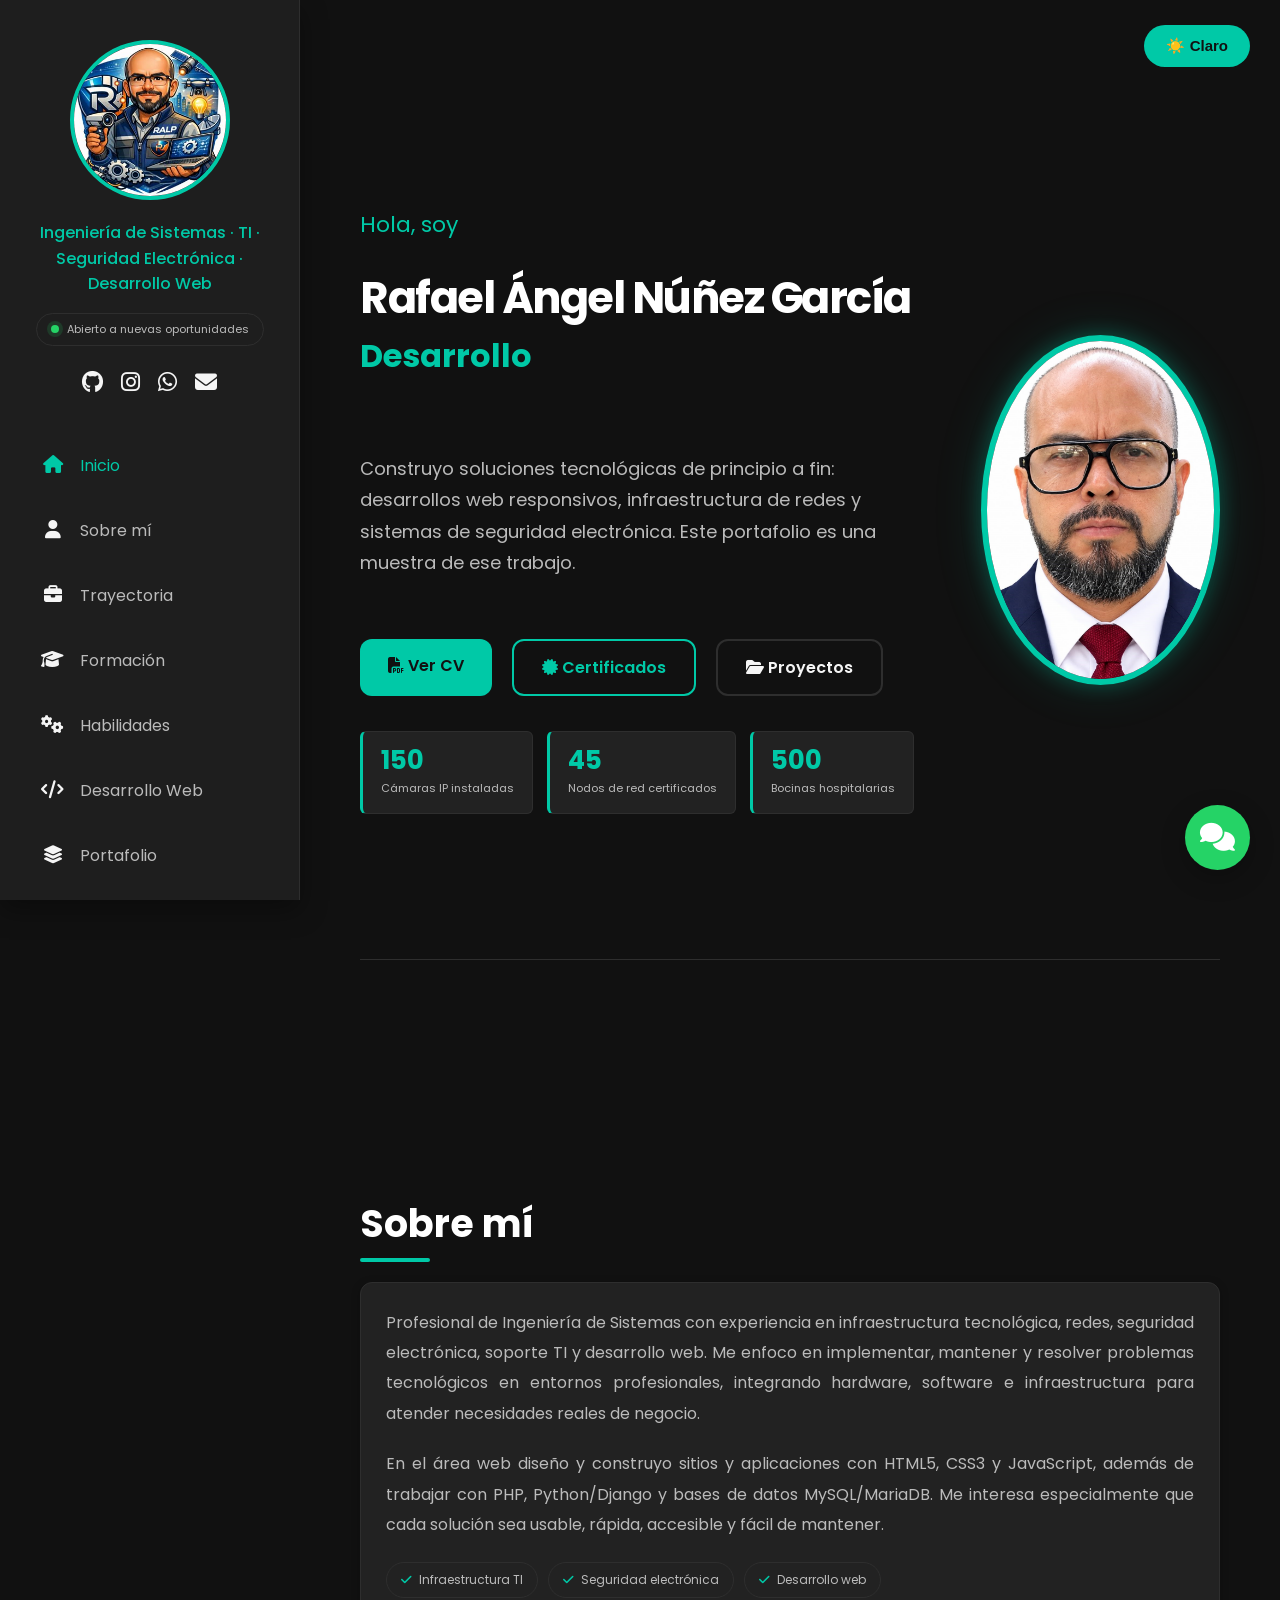
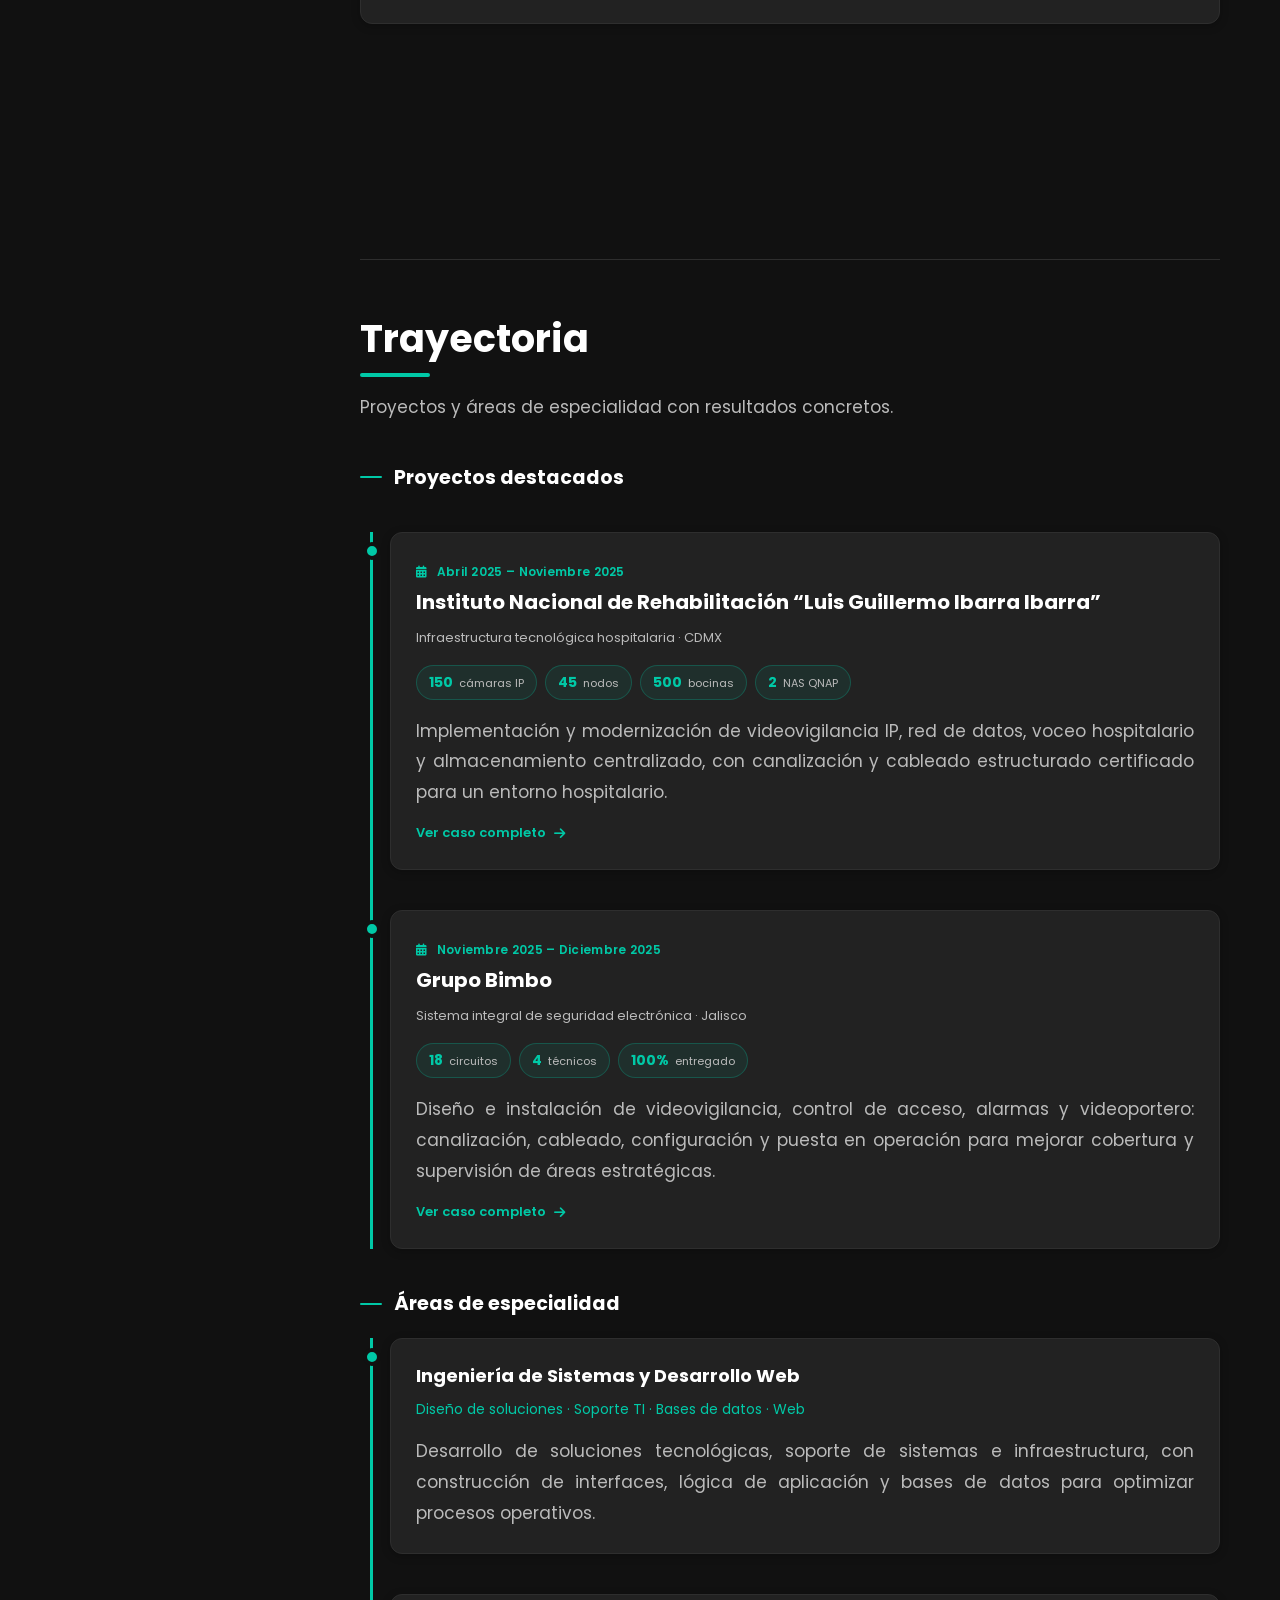
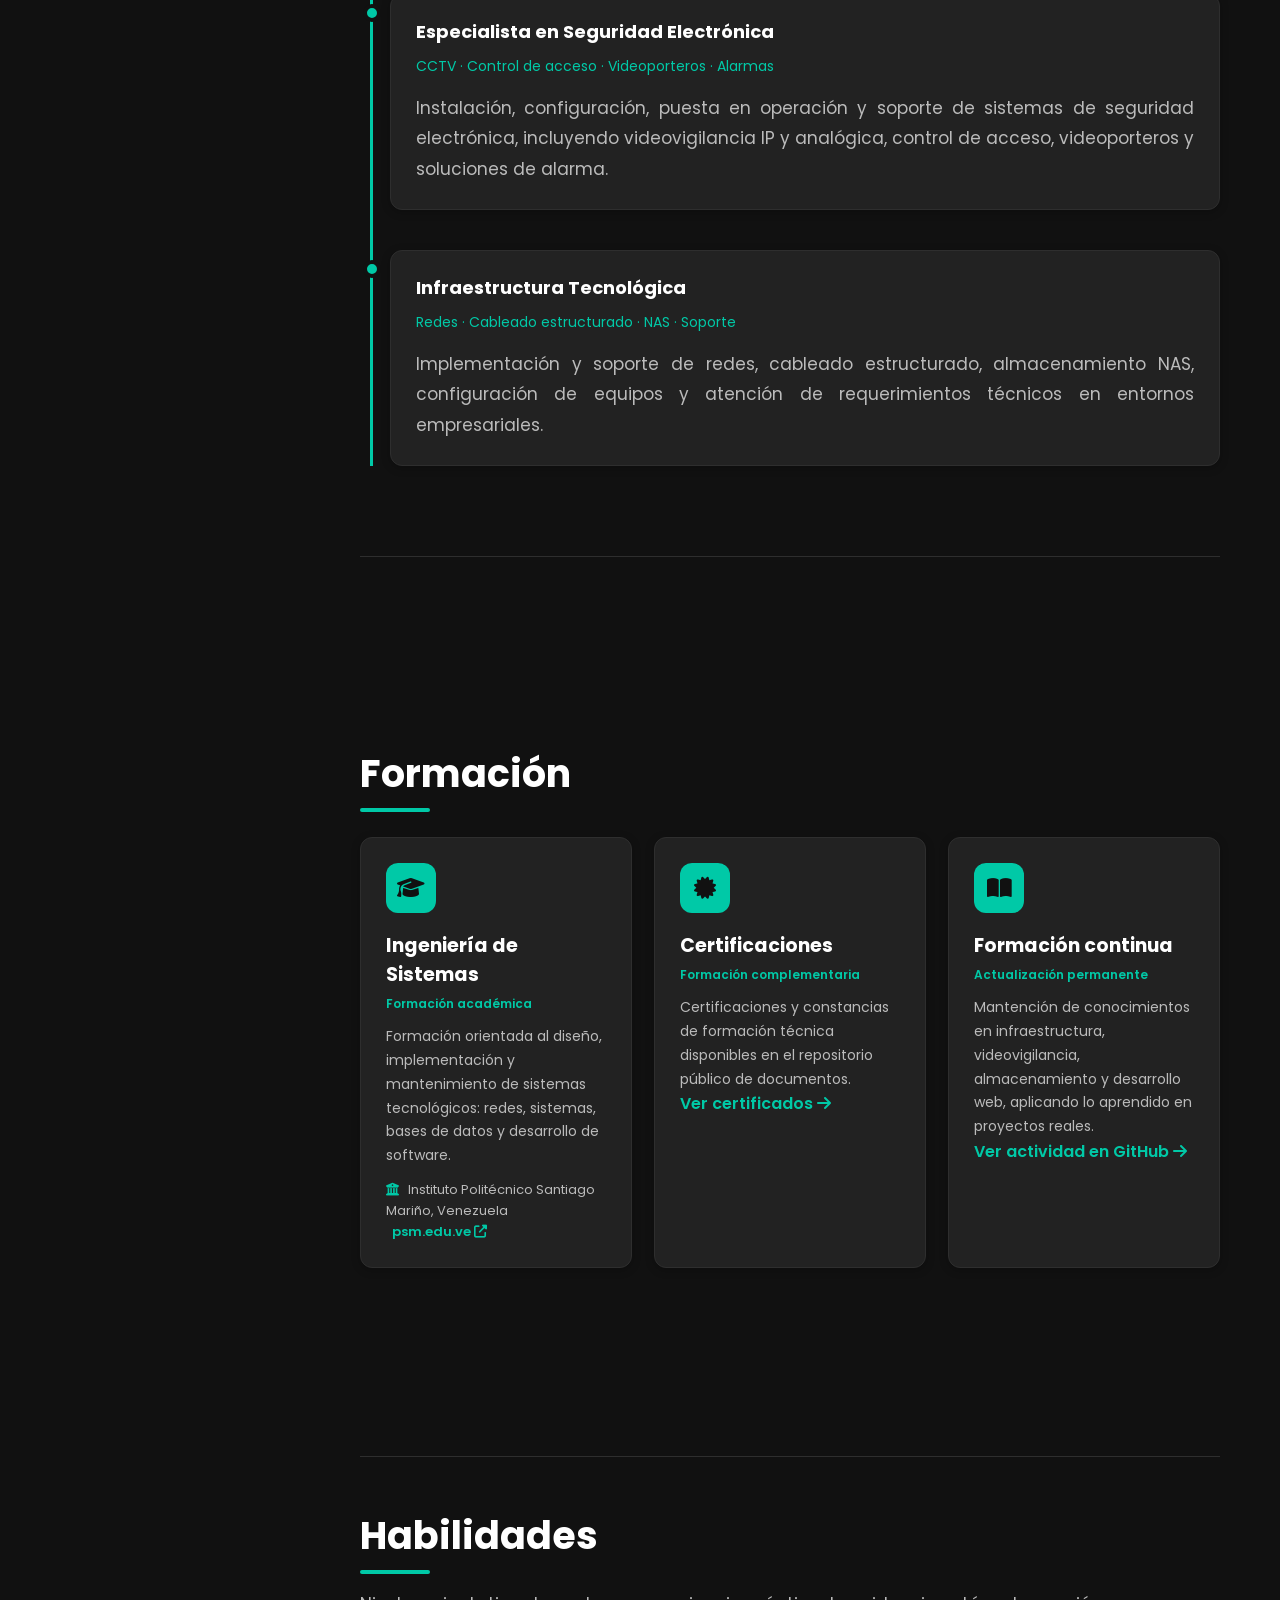
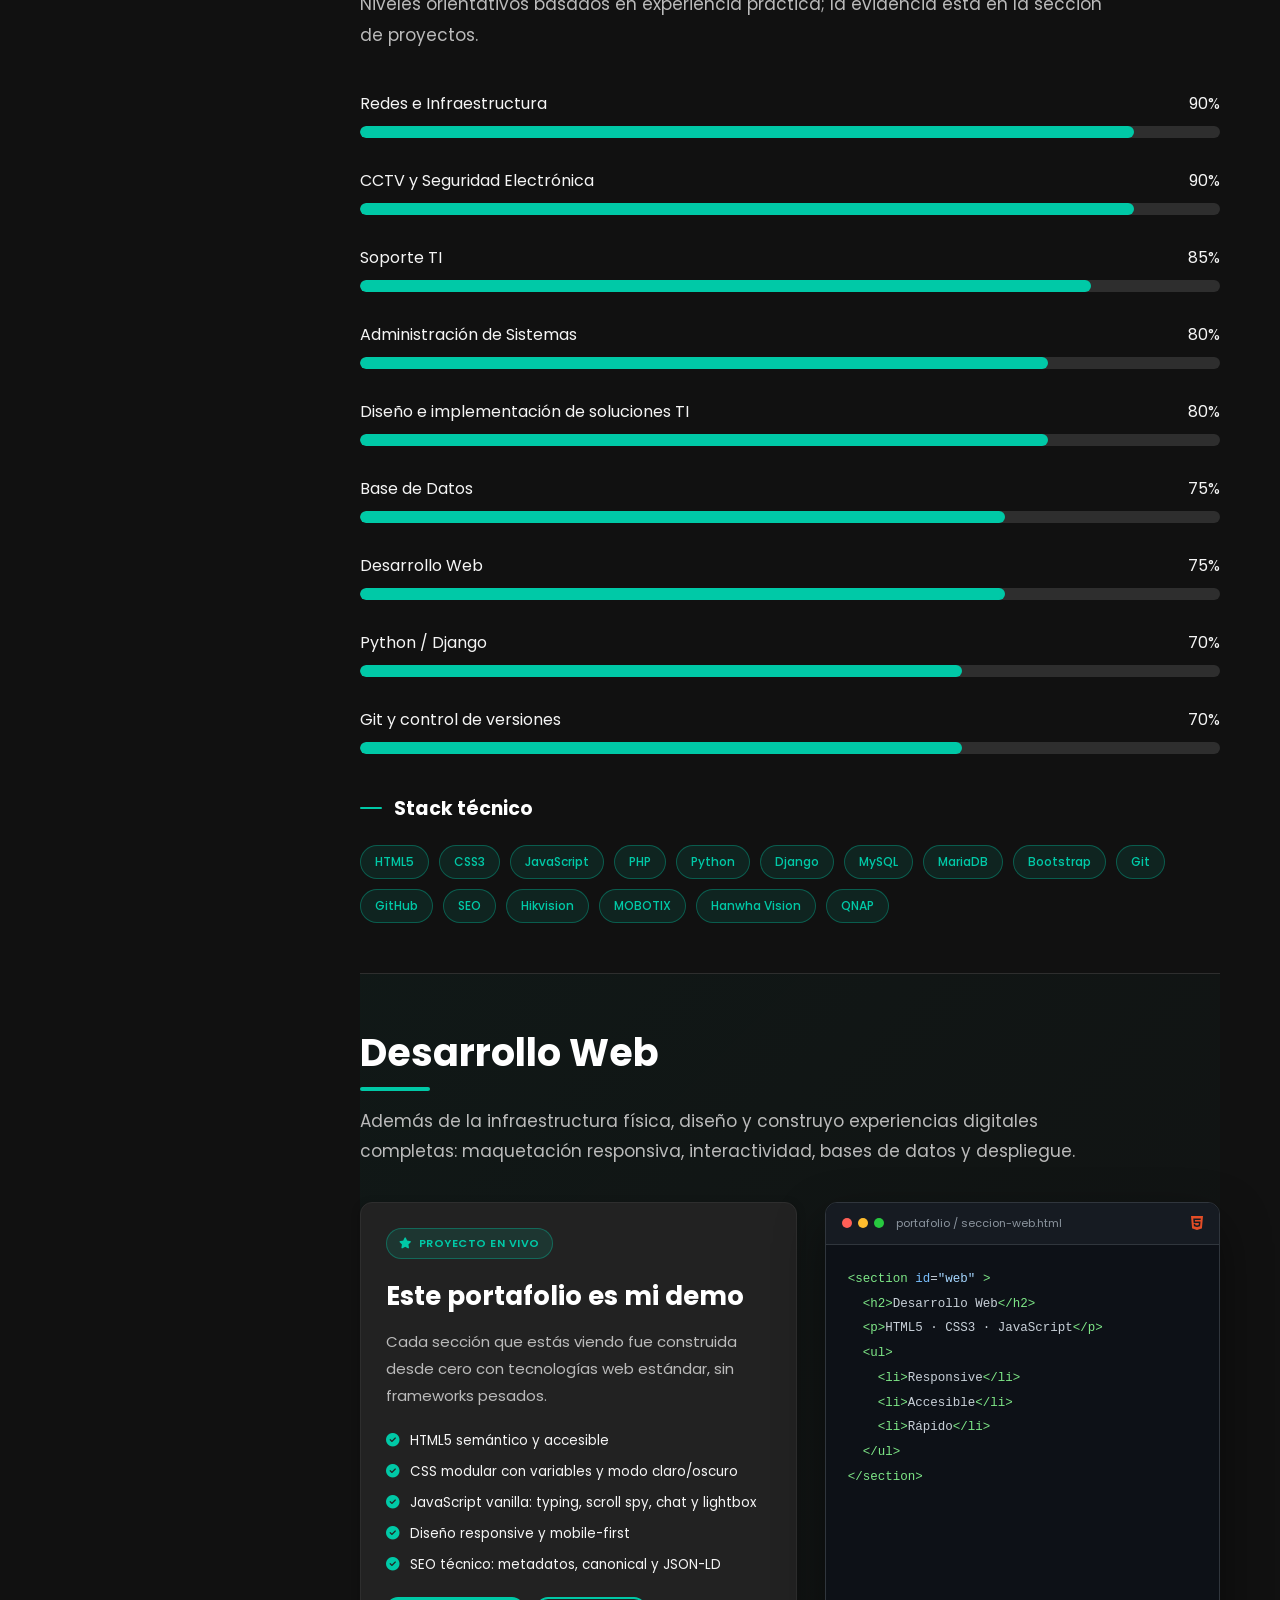
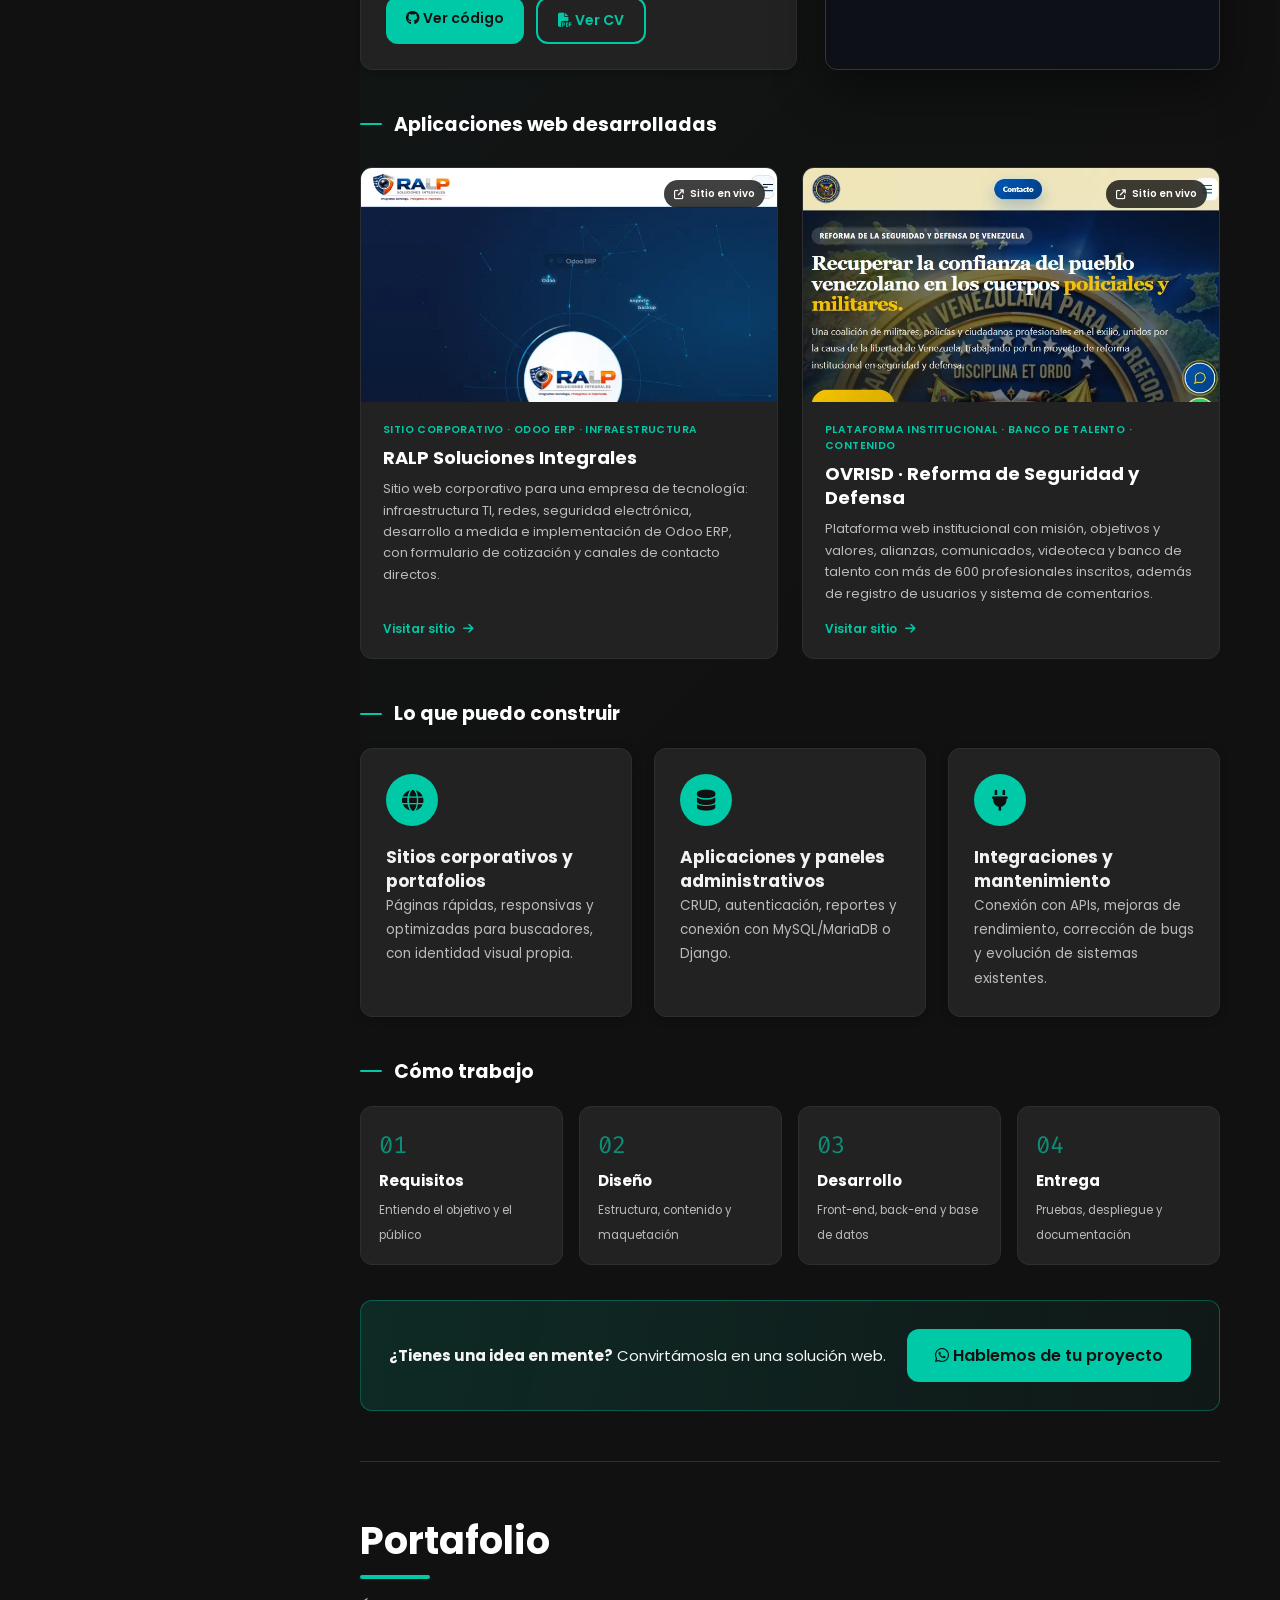
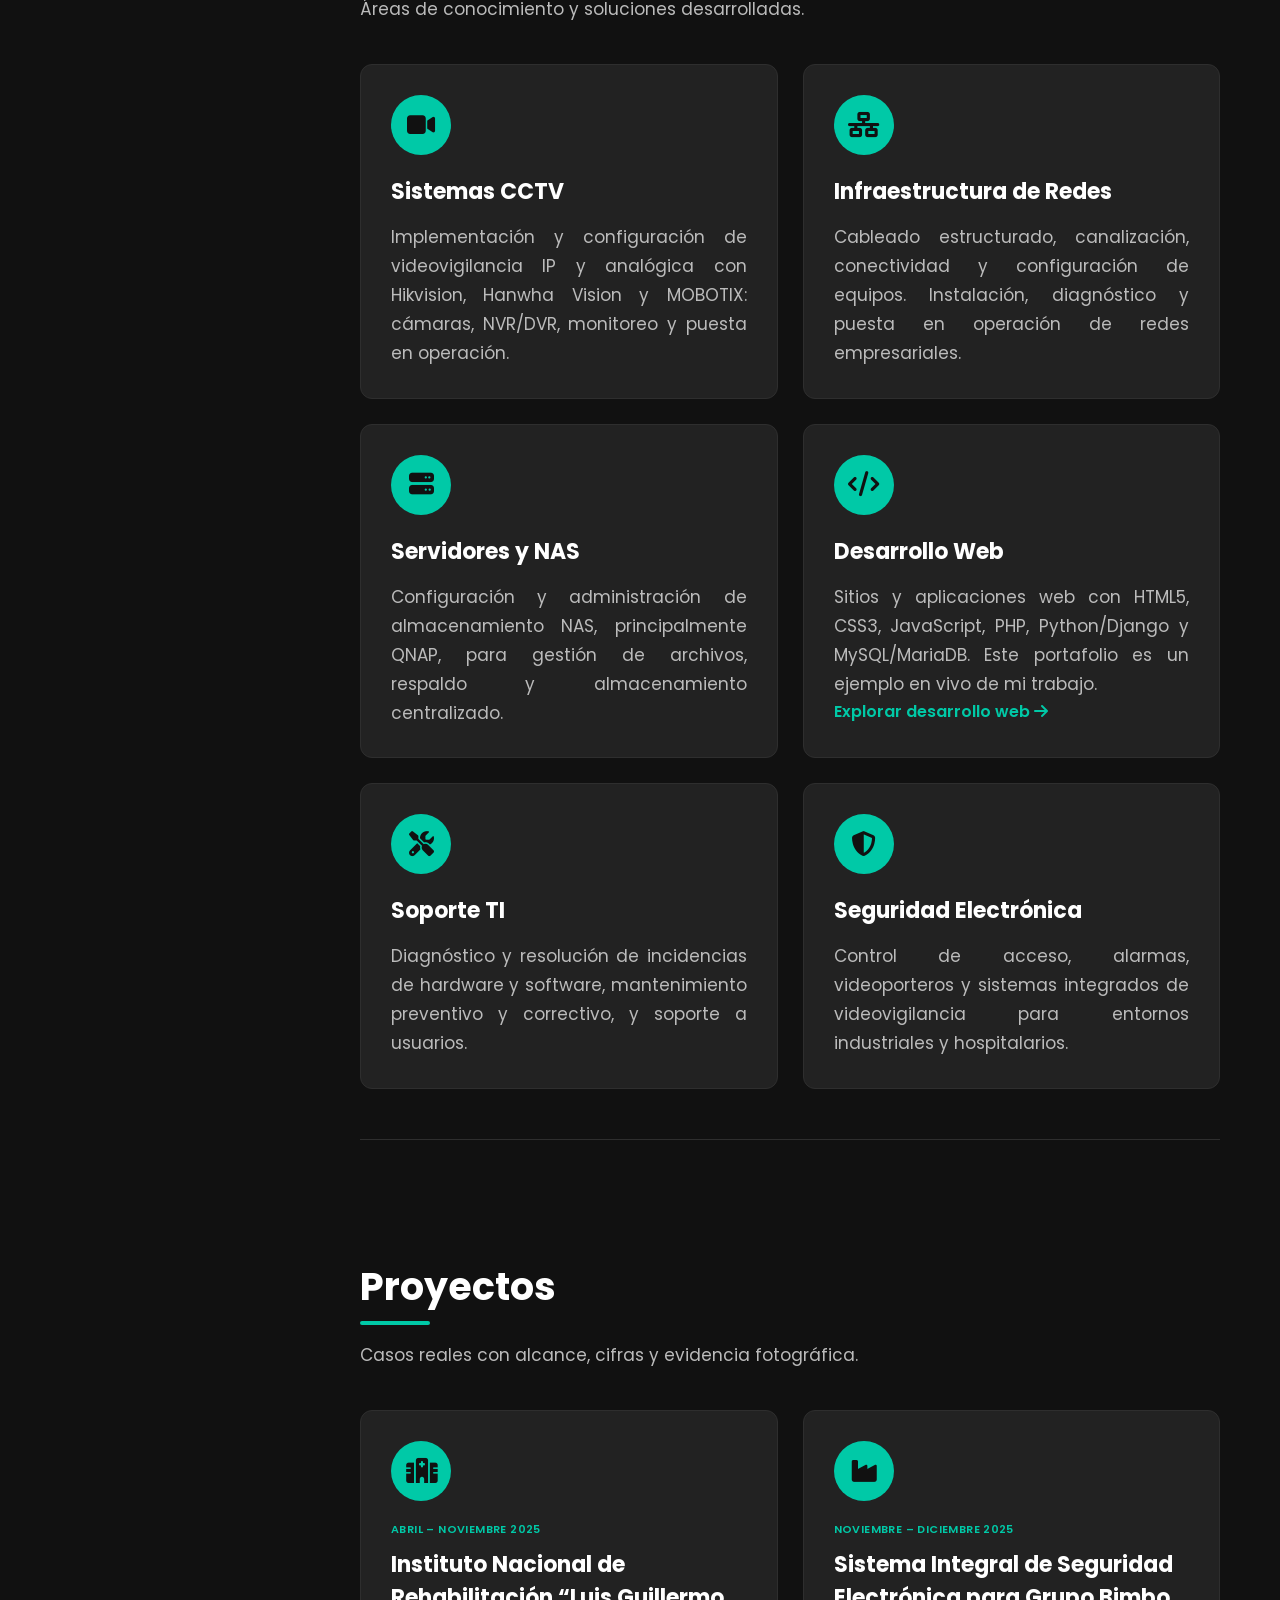
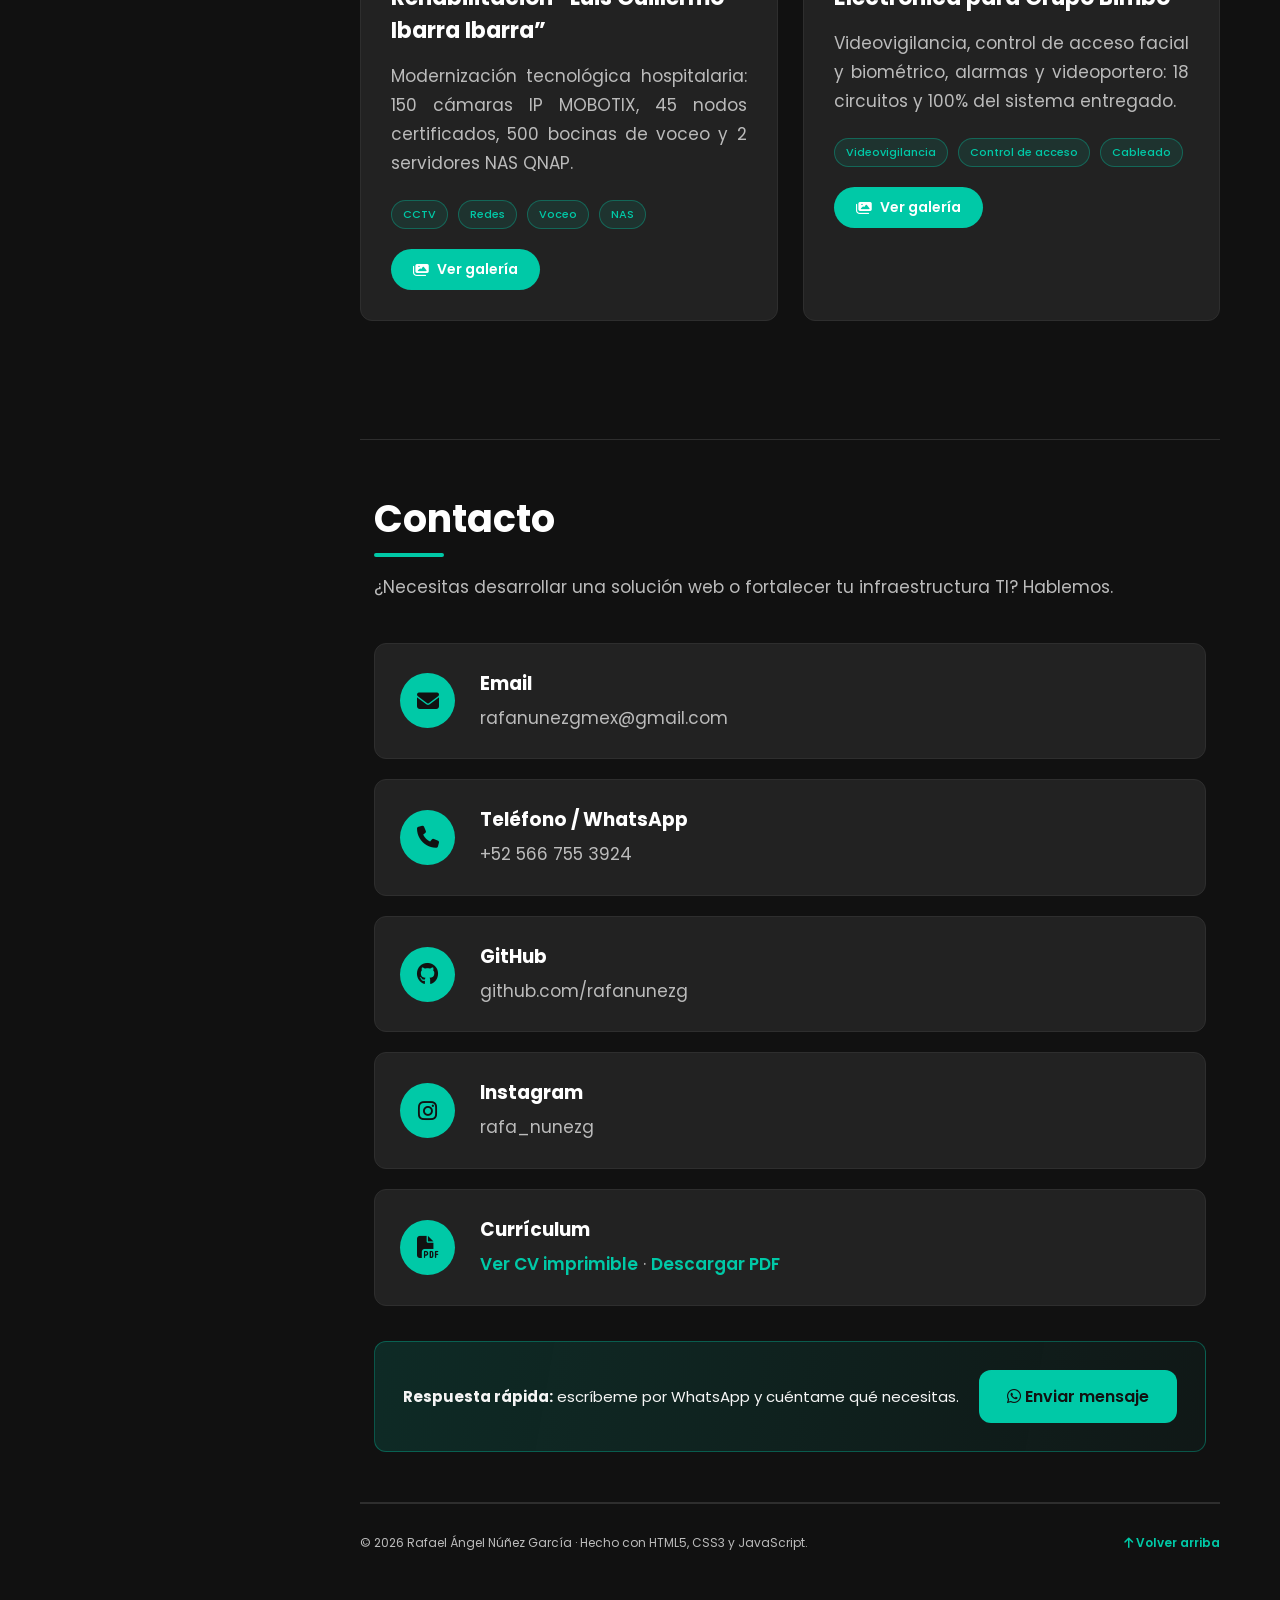
==== commit 483da3f6: "Hero: nombre completo en una sola linea y ajuste responsive" ====
--- a/index.html
+++ b/index.html
@@ -123,7 +123,7 @@
                 <div class="hero">
                     <div class="hero-text">
                         <p class="hello">Hola, soy</p>
-                        <h1>Rafael Ángel<br>Núñez García</h1>
+                        <h1>Rafael Ángel Núñez García</h1>
                         <h2><span id="typing">Desarrollo Web</span></h2>
                         <p>
                             Construyo soluciones tecnológicas de principio a fin: desarrollos web
